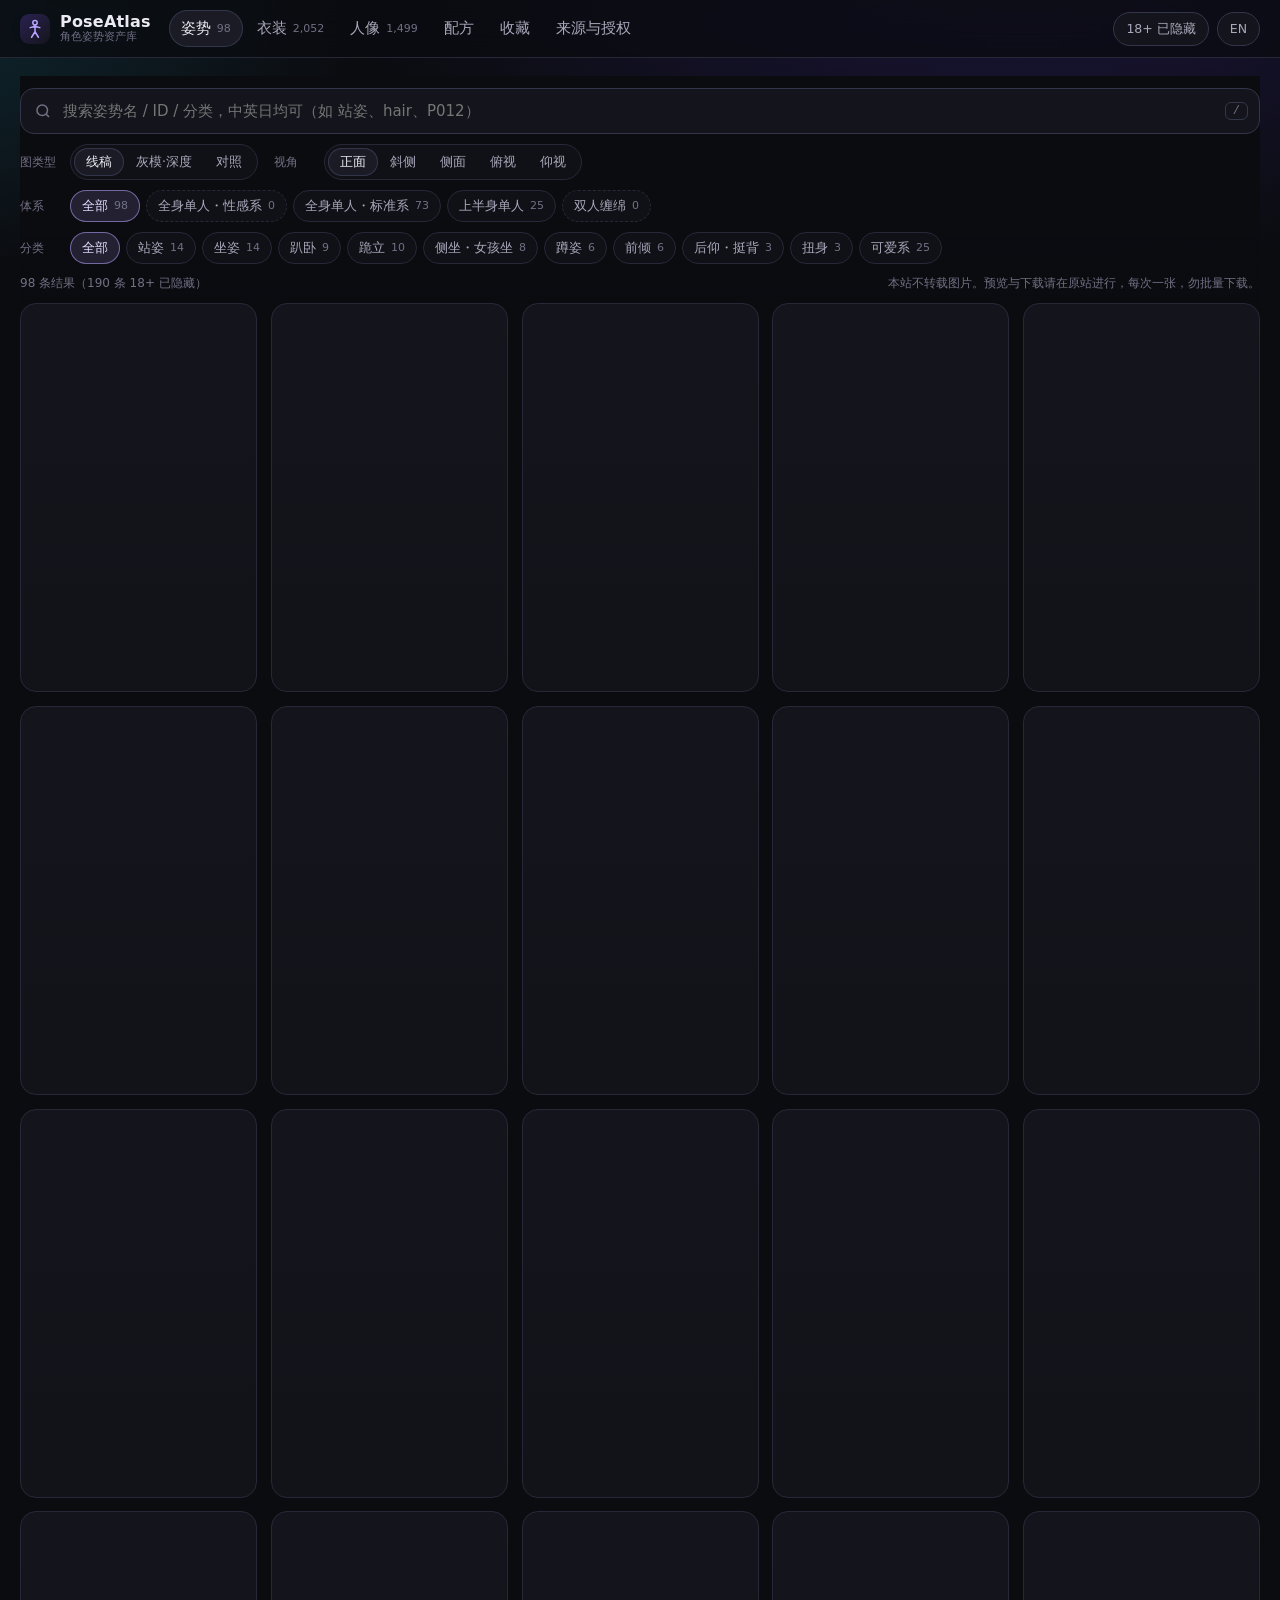
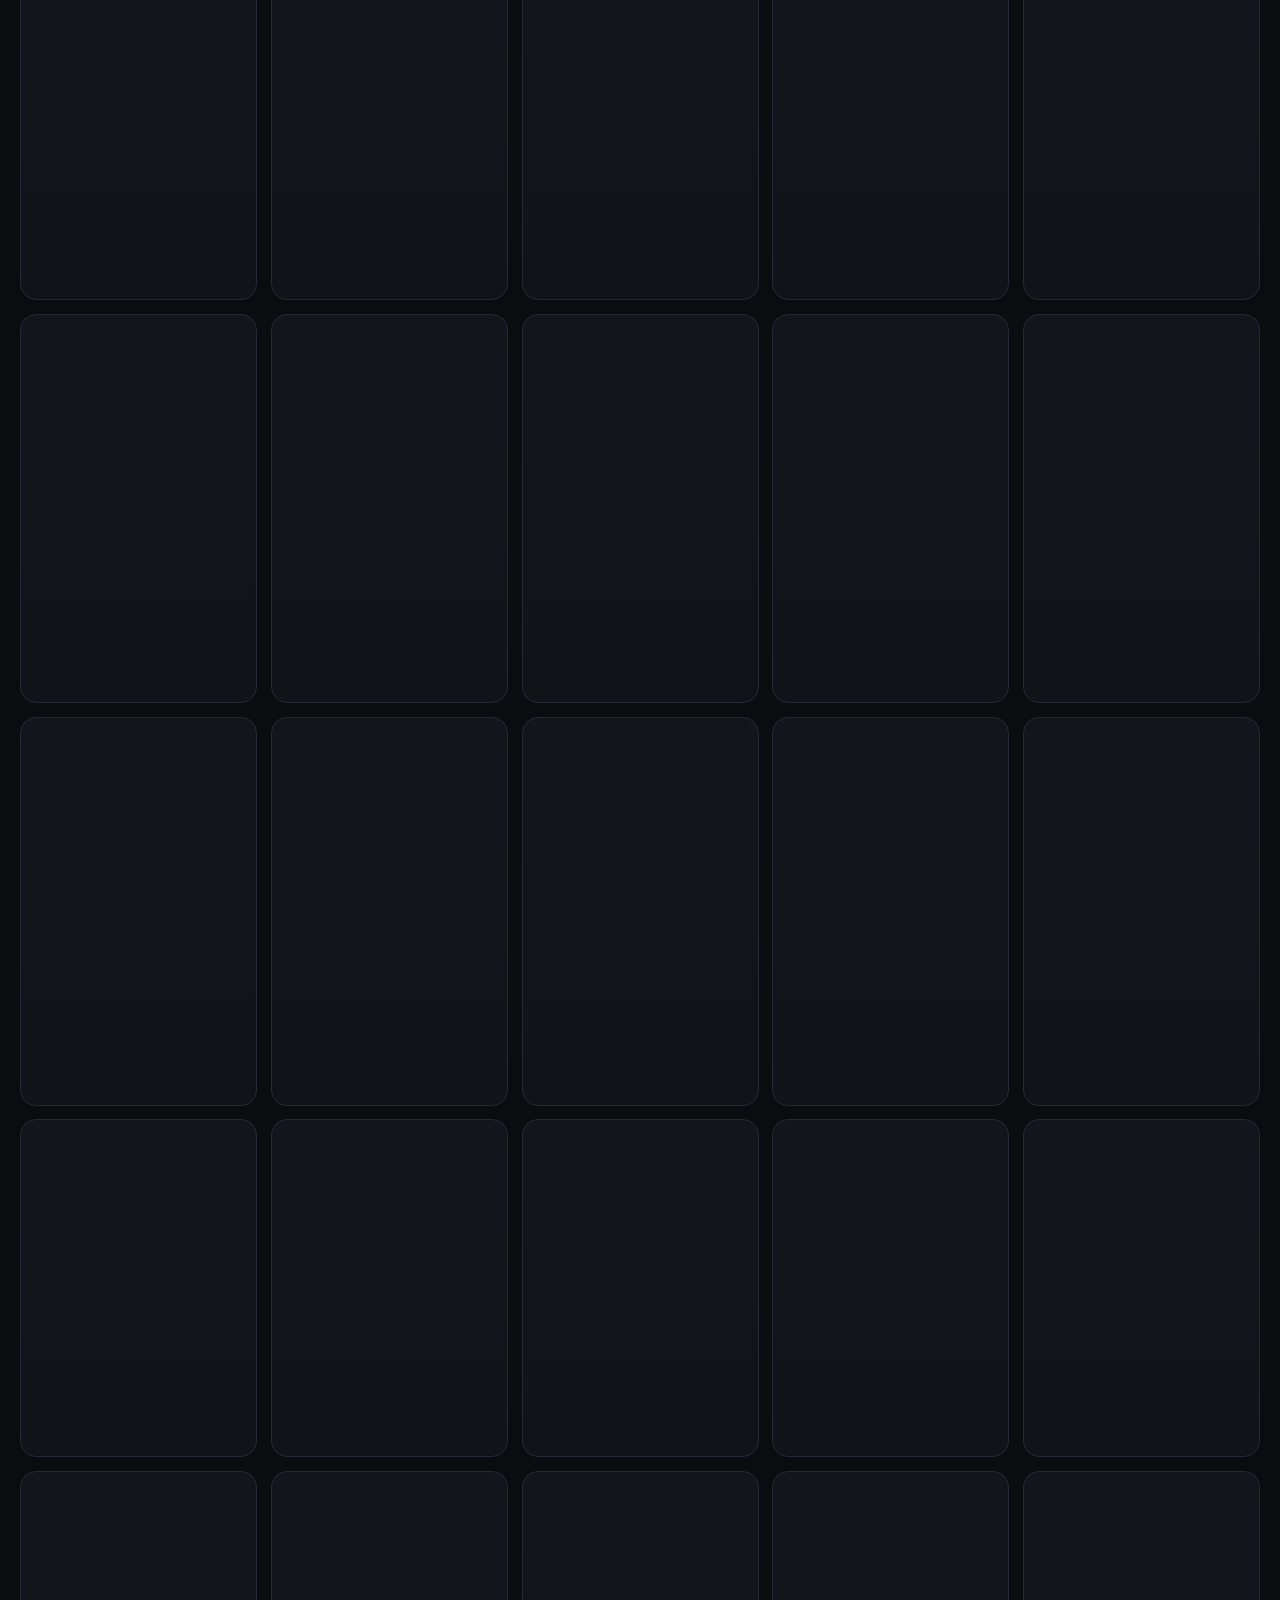
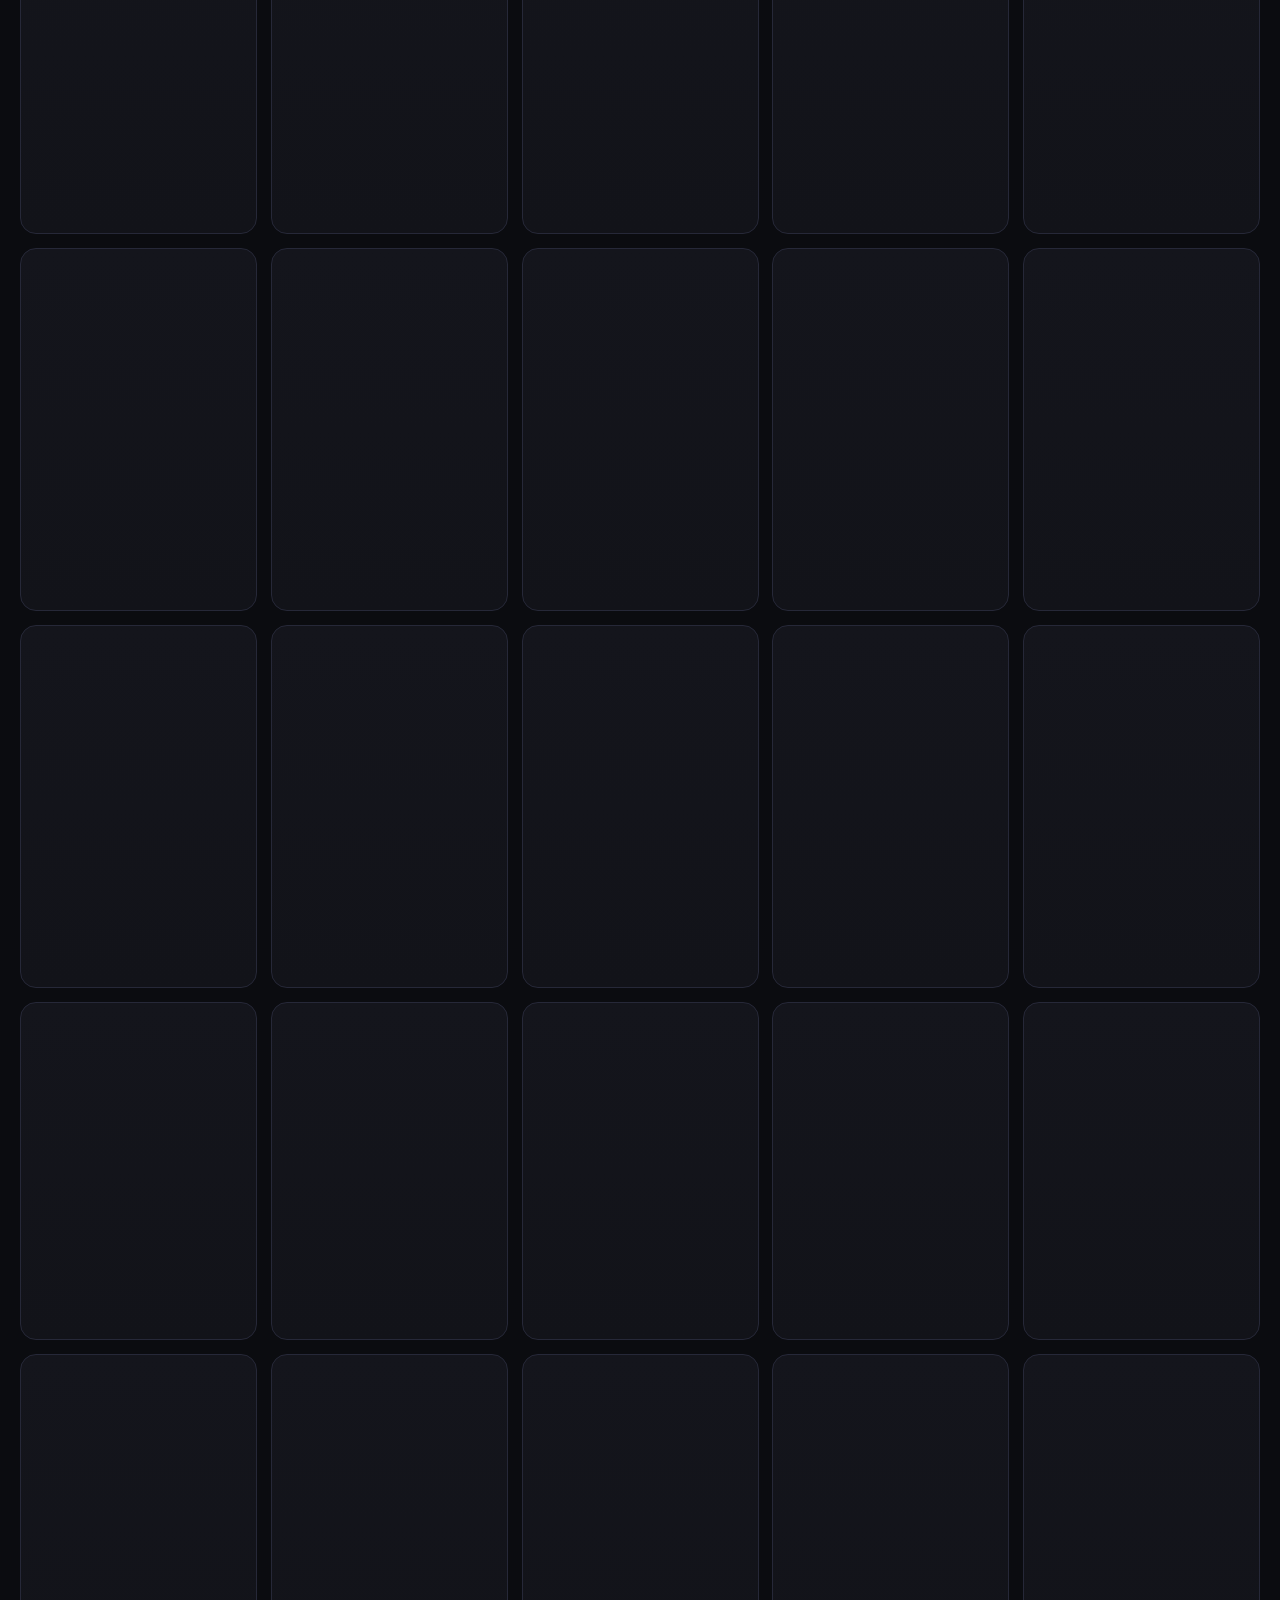
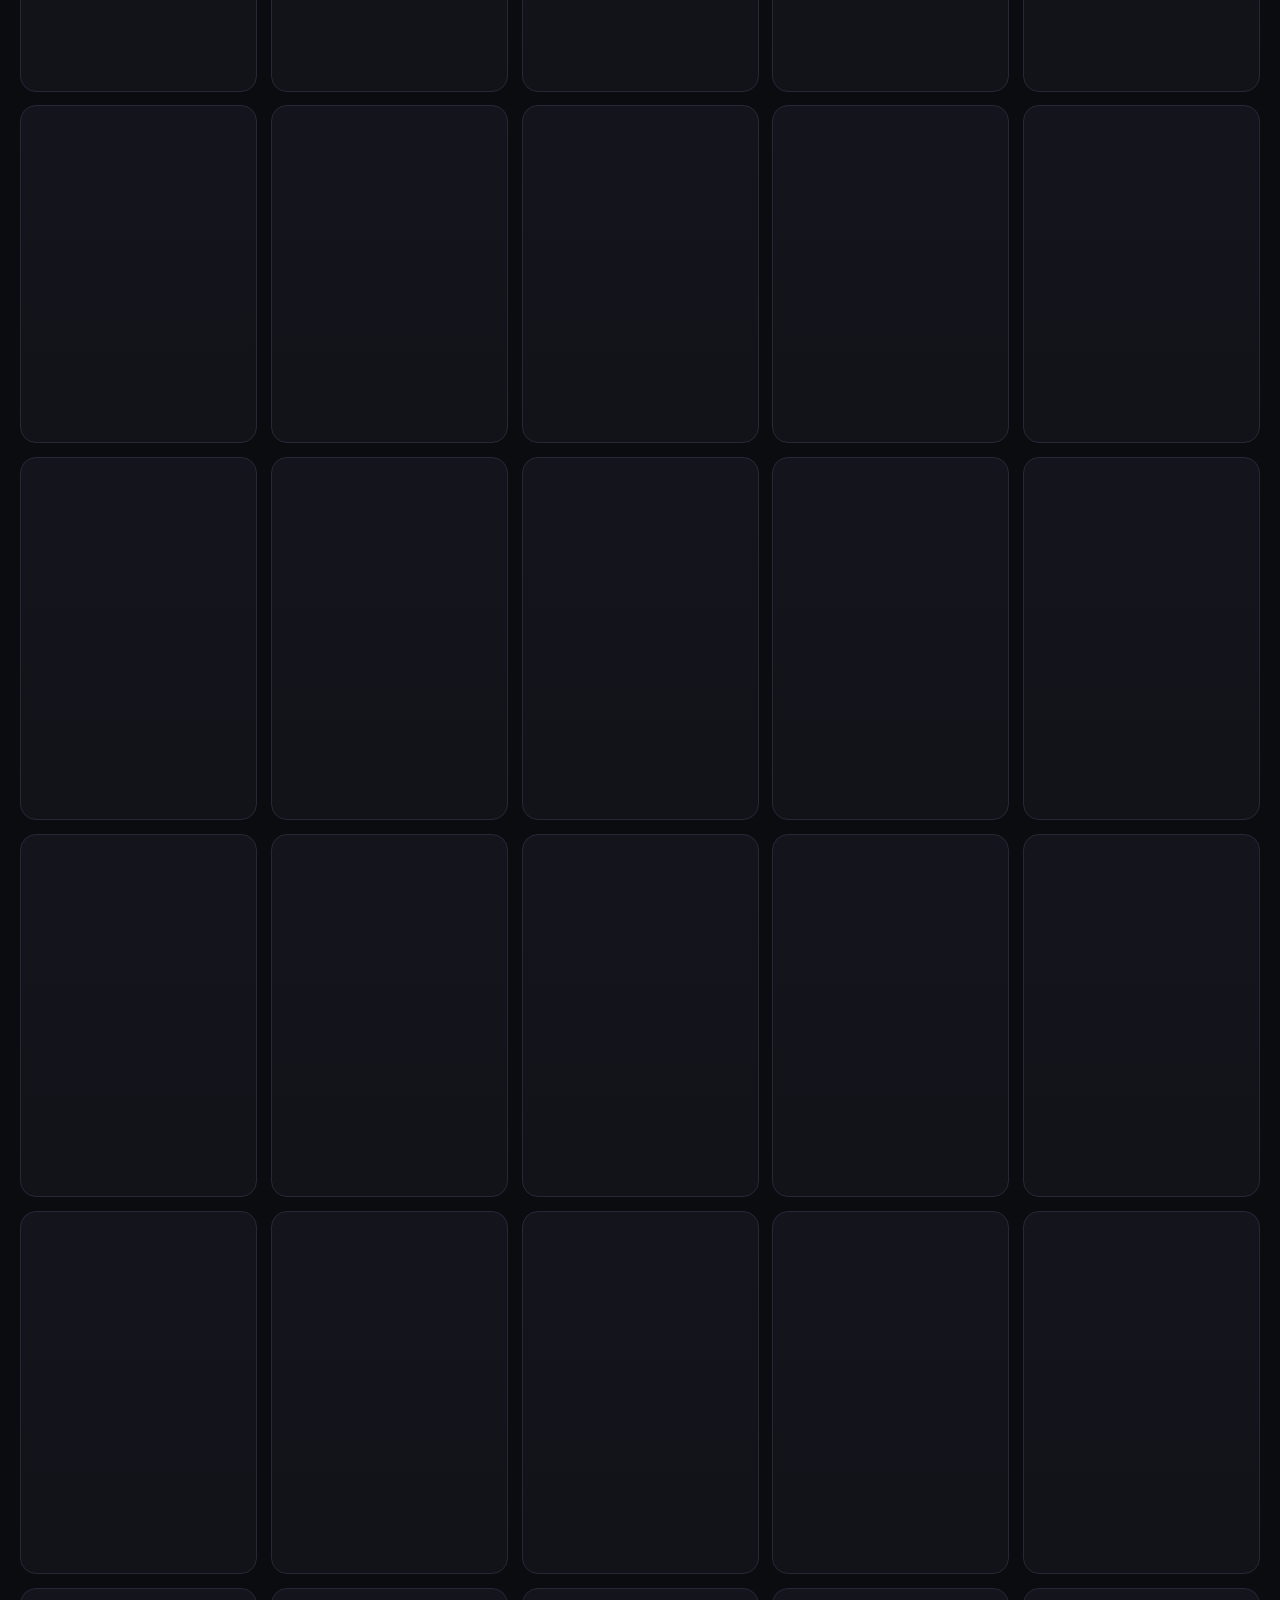
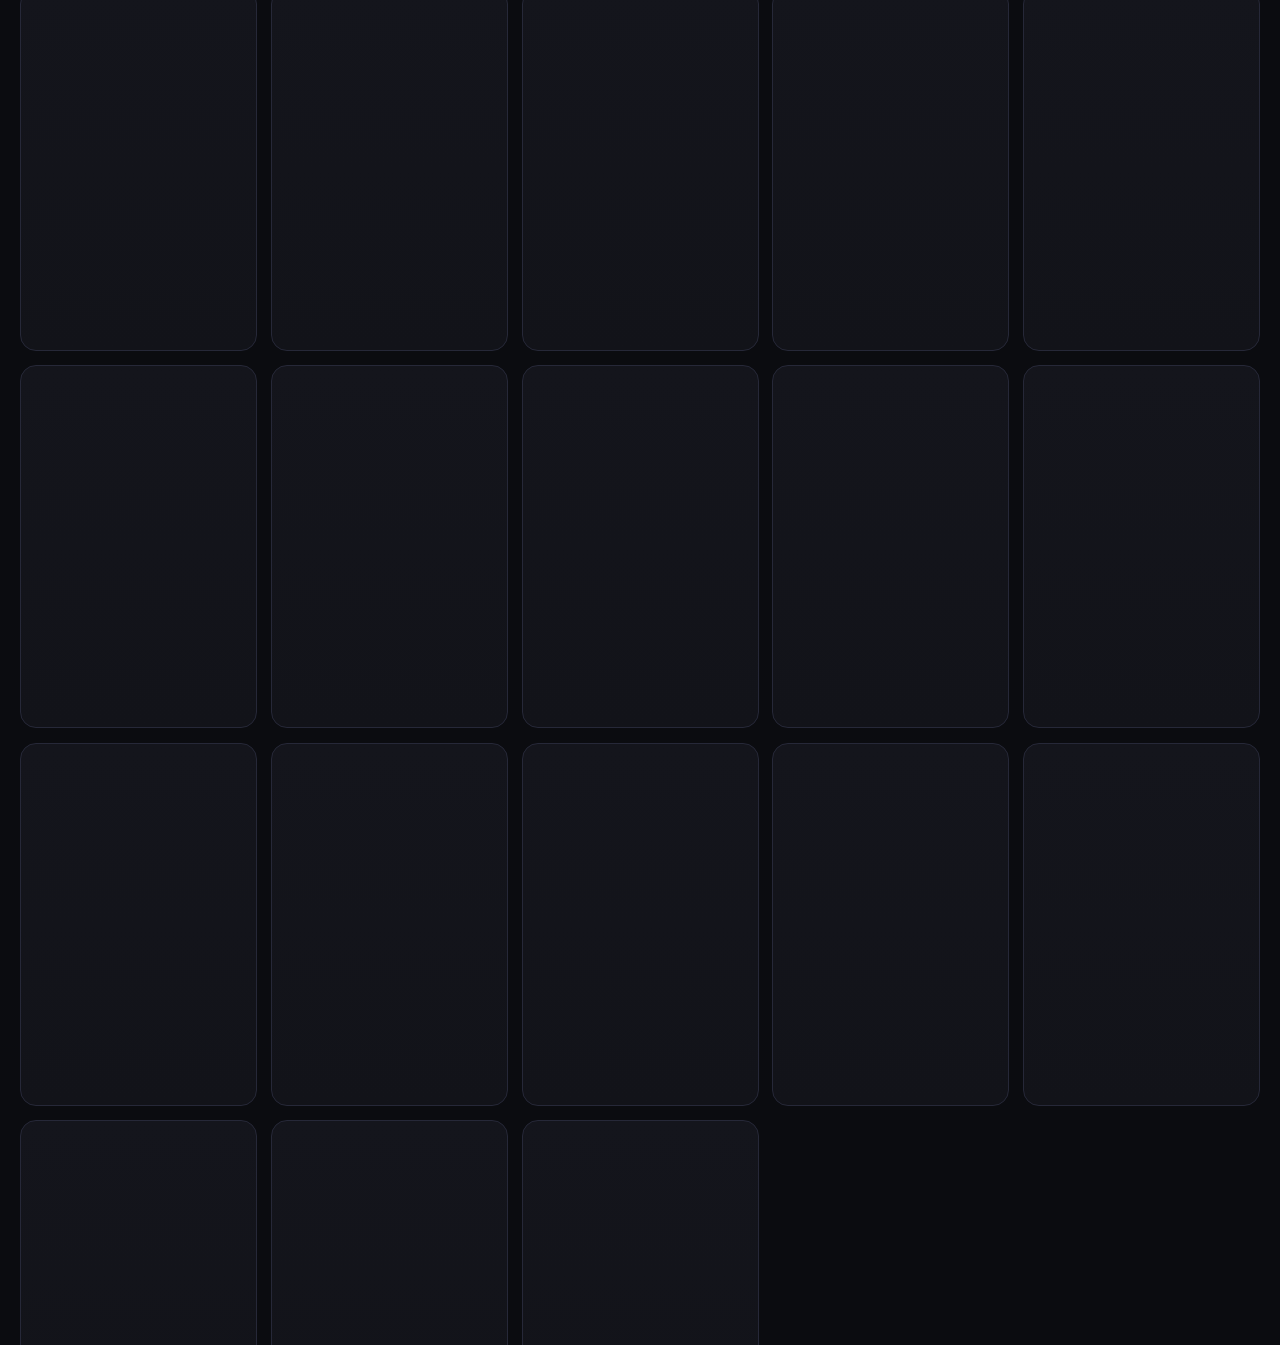
==== index.html @ 6a74411f "Add PoseAtlas static site Metadata-and-prompt reference library. Images are not bundled; links go to" ====
<!doctype html>
<html lang="zh-CN">
<head>
<meta charset="utf-8">
<meta name="viewport" content="width=device-width,initial-scale=1,viewport-fit=cover">
<title>PoseAtlas · 角色姿势资产库</title>
<meta name="description" content="288 组角色姿势（线稿 / 深度图）、2,727 套衣装、1,499 张人像的中英文生图 prompt 索引。图片请在原站查看。">
<meta name="theme-color" content="#0b0c10">
<meta name="referrer" content="no-referrer-when-downgrade">
<link rel="icon" href="assets/favicon.svg" type="image/svg+xml">
<link rel="stylesheet" href="assets/css/app.css">
</head>
<body>
<a class="skip" href="#main">跳到内容</a>
<header class="top">
  <div class="top-in">
    <a class="brand" href="#poses" aria-label="PoseAtlas">
      <svg viewBox="0 0 32 32" aria-hidden="true"><circle cx="16" cy="7" r="3.2"/><path d="M16 11v9m0 0-5 8m5-8 5 8M9 14l7-2 7 2"/></svg>
      <span><b>PoseAtlas</b><small data-i="brandSub">角色姿势资产库</small></span>
    </a>
    <nav class="tabs" id="tabs" aria-label="主导航">
      <a href="#poses" data-tab="poses"><span data-i="tabPoses">姿势</span><em id="cnt-poses"></em></a>
      <a href="#costumes" data-tab="costumes"><span data-i="tabCostumes">衣装</span><em id="cnt-costumes"></em></a>
      <a href="#portraits" data-tab="portraits"><span data-i="tabPortraits">人像</span><em id="cnt-portraits"></em></a>
      <a href="#recipe" data-tab="recipe"><span data-i="tabRecipe">配方</span><em id="cnt-recipe"></em></a>
      <a href="#favs" data-tab="favs"><span data-i="tabFavs">收藏</span><em id="cnt-favs"></em></a>
      <a href="#about" data-tab="about"><span data-i="tabAbout">来源与授权</span></a>
    </nav>
    <div class="top-act">
      <button class="pill" id="adultBtn" type="button" aria-pressed="false"></button>
      <button class="pill" id="langBtn" type="button" aria-label="Language">EN</button>
    </div>
  </div>
</header>

<main id="main">
  <section class="toolbar" id="toolbar" hidden>
    <div class="search">
      <svg viewBox="0 0 24 24" aria-hidden="true"><circle cx="11" cy="11" r="7"/><path d="m20 20-3.5-3.5"/></svg>
      <input id="q" type="search" autocomplete="off" spellcheck="false">
      <kbd>/</kbd>
    </div>
    <div class="filters" id="filters"></div>
    <div class="resultbar"><span id="resultInfo"></span><span class="hint" id="hint"></span></div>
  </section>
  <section id="view"></section>
  <div id="sentinel" aria-hidden="true"></div>
</main>

<footer class="foot" id="foot"></footer>

<dialog id="modal" class="modal" aria-labelledby="mTitle"><div class="modal-in" id="modalIn"></div></dialog>
<dialog id="gate" class="modal gate">
  <div class="modal-in">
    <h2 data-i="gateTitle">显示 18+ 内容？</h2>
    <p data-i="gateBody">部分姿势（全身性感系、上半身性感/强调系、双人系）与衣装（内衣・睡衣、性感穿搭）为成人向。确认你已年满 18 周岁，且所在地区允许浏览此类内容。站内只显示文字与 prompt，图片仍需在原站查看。</p>
    <div class="row end">
      <button class="btn ghost" id="gateNo" type="button" data-i="gateNo">保持隐藏</button>
      <button class="btn warn" id="gateYes" type="button" data-i="gateYes">我已年满 18 岁，显示</button>
    </div>
  </div>
</dialog>
<div class="toast" id="toast" role="status" aria-live="polite"></div>

<script src="data/meta.js"></script>
<script src="data/poses.js"></script>
<script src="data/costumes.js"></script>
<script src="data/portraits.js"></script>
<script src="assets/js/prompts.js"></script>
<script src="assets/js/i18n.js"></script>
<script src="assets/js/app.js"></script>
</body>
</html>
---- assets/css/app.css ----
:root{
  --bg:#0b0c10;--bg2:#101117;--card:#14151c;--card2:#1a1b24;--line:#262838;--line2:#33364a;
  --tx:#ecebf3;--tx2:#a9a8bb;--tx3:#717085;--ac:#b9a4ff;--ac2:#7c5cff;--ok:#5fd4a4;--warn:#ff8a65;--adult:#ff5d7a;
  --r:16px;--r2:10px;--sh:0 10px 40px rgba(0,0,0,.45);
  --f:"Inter","PingFang SC","Hiragino Sans GB","Microsoft YaHei","Noto Sans SC",system-ui,-apple-system,sans-serif;
  --mono:"JetBrains Mono","SFMono-Regular",Menlo,Consolas,monospace;
}
*{box-sizing:border-box}
html{color-scheme:dark;scroll-padding-top:140px}
body{margin:0;background:radial-gradient(1200px 600px at 80% -10%,#1d1640 0,transparent 60%),radial-gradient(900px 500px at -10% 0,#0f2a33 0,transparent 55%),var(--bg);background-attachment:fixed;color:var(--tx);font:14.5px/1.6 var(--f);-webkit-font-smoothing:antialiased;min-height:100vh}
a{color:var(--ac);text-decoration:none}a:hover{text-decoration:underline}
button,input,select{font:inherit;color:inherit}
svg{display:block}
.skip{position:absolute;left:-999px;top:8px;background:var(--ac2);color:#fff;padding:6px 12px;border-radius:8px;z-index:99}.skip:focus{left:8px}
:focus-visible{outline:2px solid var(--ac);outline-offset:2px}

/* header */
.top{position:sticky;top:0;z-index:30;background:rgba(11,12,16,.78);backdrop-filter:saturate(1.4) blur(14px);-webkit-backdrop-filter:saturate(1.4) blur(14px);border-bottom:1px solid var(--line)}
.top-in{max-width:1480px;margin:auto;display:flex;align-items:center;gap:18px;padding:10px 20px}
.brand{display:flex;align-items:center;gap:10px;color:var(--tx);text-decoration:none!important;flex:none}
.brand svg{width:30px;height:30px;padding:4px;border-radius:9px;background:linear-gradient(140deg,#2a2150,#14151c);fill:none;stroke:var(--ac);stroke-width:2.2;stroke-linecap:round;stroke-linejoin:round}
.brand svg circle{fill:none}
.brand span{display:flex;flex-direction:column;line-height:1.15}.brand b{font-size:16px;letter-spacing:.2px}.brand small{font-size:11px;color:var(--tx3)}
.tabs{display:flex;gap:2px;overflow-x:auto;scrollbar-width:none;flex:1;min-width:0}.tabs::-webkit-scrollbar{display:none}
.tabs a{display:flex;align-items:center;gap:6px;padding:7px 12px;border-radius:999px;color:var(--tx2);white-space:nowrap;text-decoration:none;transition:.15s}
.tabs a:hover{background:var(--card);color:var(--tx)}
.tabs a.on{background:var(--card2);color:var(--tx);box-shadow:inset 0 0 0 1px var(--line2)}
.tabs em{font-style:normal;font-size:11px;color:var(--tx3);font-variant-numeric:tabular-nums}
.tabs em:empty{display:none}
.top-act{display:flex;gap:8px;flex:none}
.pill{border:1px solid var(--line2);background:var(--card);padding:6px 12px;border-radius:999px;cursor:pointer;font-size:12.5px;color:var(--tx2);transition:.15s}
.pill:hover{color:var(--tx);border-color:var(--tx3)}
.pill[aria-pressed=true]{border-color:rgba(255,93,122,.6);color:#ffc1cc;background:rgba(255,93,122,.12)}

main{max-width:1480px;margin:auto;padding:18px 20px 40px}
/* toolbar */
.toolbar{position:sticky;top:57px;z-index:20;padding:12px 0 10px;background:linear-gradient(var(--bg) 70%,transparent)}
.search{position:relative;display:flex;align-items:center}
.search svg{position:absolute;left:14px;width:18px;height:18px;fill:none;stroke:var(--tx3);stroke-width:2}
.search input{width:100%;height:46px;padding:0 48px 0 42px;border-radius:14px;border:1px solid var(--line2);background:var(--card);outline:none;font-size:15px;transition:.15s}
.search input:focus{border-color:var(--ac2);box-shadow:0 0 0 4px rgba(124,92,255,.18)}
.search kbd{position:absolute;right:12px;font:12px var(--mono);color:var(--tx3);border:1px solid var(--line2);border-radius:6px;padding:1px 7px}
.filters{display:flex;flex-direction:column;gap:8px;margin-top:10px}
.frow{display:flex;align-items:center;gap:6px;overflow-x:auto;scrollbar-width:thin;padding-bottom:2px}
.frow>label{font-size:12px;color:var(--tx3);min-width:44px;flex:none}
.chip{flex:none;border:1px solid var(--line);background:var(--bg2);color:var(--tx2);padding:5px 11px;border-radius:999px;cursor:pointer;font-size:12.5px;transition:.12s;display:inline-flex;gap:6px;align-items:center}
.chip:hover{border-color:var(--line2);color:var(--tx)}
.chip.on{background:rgba(185,164,255,.14);border-color:rgba(185,164,255,.55);color:#e4dcff}
.chip .n{color:var(--tx3);font-size:11px;font-variant-numeric:tabular-nums}
.chip .sw{width:11px;height:11px;border-radius:50%;box-shadow:inset 0 0 0 1px rgba(255,255,255,.25)}
.chip.adult{border-style:dashed}
.seg{display:inline-flex;flex:none;background:var(--bg2);border:1px solid var(--line);border-radius:999px;padding:3px}
.seg button{border:0;background:none;padding:4px 12px;border-radius:999px;cursor:pointer;color:var(--tx2);font-size:12.5px}
.seg button.on{background:var(--card2);color:var(--tx);box-shadow:inset 0 0 0 1px var(--line2)}
select.sel{flex:none;background:var(--bg2);border:1px solid var(--line);border-radius:999px;padding:5px 10px;font-size:12.5px;max-width:260px}
.resultbar{display:flex;justify-content:space-between;gap:12px;font-size:12px;color:var(--tx3);margin-top:8px}
.hint{text-align:right}

/* grid */
.grid{display:grid;grid-template-columns:repeat(auto-fill,minmax(232px,1fr));gap:14px}
.card{position:relative;display:flex;flex-direction:column;background:linear-gradient(180deg,var(--card),#121319);border:1px solid var(--line);border-radius:var(--r);overflow:hidden;transition:transform .16s,border-color .16s,box-shadow .16s;cursor:pointer;content-visibility:auto;contain-intrinsic-size:300px}
.card:hover{transform:translateY(-2px);border-color:var(--line2);box-shadow:var(--sh)}
.vis{position:relative;aspect-ratio:4/3;display:grid;place-items:center;overflow:hidden;border-bottom:1px solid var(--line)}
.vis.line{background:linear-gradient(#ffffff08 1px,transparent 1px) 0 0/18px 18px,linear-gradient(90deg,#ffffff08 1px,transparent 1px) 0 0/18px 18px,linear-gradient(160deg,#1c1d27,#121319)}
.vis.depth{background:radial-gradient(60% 70% at 50% 45%,#d9d9de 0,#7a7b85 38%,#2a2b33 70%,#0d0d11 100%)}
.vis.cmp{background:linear-gradient(90deg,transparent 49.6%,var(--line2) 49.6%,var(--line2) 50.4%,transparent 50.4%),linear-gradient(90deg,#191a23 50%,#6e6f78 50%)}
.vis .fig{width:44%;height:72%;fill:none;stroke:rgba(185,164,255,.75);stroke-width:2.2;stroke-linecap:round;stroke-linejoin:round}
.vis.depth .fig{stroke:#fff;filter:drop-shadow(0 0 10px rgba(255,255,255,.6))}
.vis .no{position:absolute;left:12px;bottom:8px;font:600 28px/1 var(--mono);letter-spacing:-1px;color:rgba(255,255,255,.88);text-shadow:0 2px 12px rgba(0,0,0,.6)}

.vis .tag{position:absolute;top:10px;left:10px;font-size:11px;padding:2px 8px;border-radius:999px;background:rgba(0,0,0,.5);color:#ddd;backdrop-filter:blur(6px)}
.vis .angs{position:absolute;right:10px;bottom:10px;display:flex;gap:3px}
.vis .angs i{width:7px;height:7px;border-radius:50%;background:rgba(255,255,255,.75)}
.vis .angs i.x{background:transparent;box-shadow:inset 0 0 0 1px rgba(255,255,255,.5)}
.vis .angs i.cur{background:var(--ac);box-shadow:0 0 0 2px rgba(185,164,255,.35)}
.b18{position:absolute;top:10px;right:10px;font:700 10.5px/1 var(--f);padding:4px 7px;border-radius:6px;background:var(--adult);color:#fff;letter-spacing:.3px}
.body{padding:12px 14px 12px;display:flex;flex-direction:column;gap:4px;flex:1}
.ttl{font-weight:600;font-size:14.5px;line-height:1.4;display:-webkit-box;-webkit-line-clamp:2;-webkit-box-orient:vertical;overflow:hidden}
.sub{font-size:12px;color:var(--tx3);display:-webkit-box;-webkit-line-clamp:2;-webkit-box-orient:vertical;overflow:hidden}
.meta{display:flex;flex-wrap:wrap;gap:4px;margin-top:4px}
.meta span{font-size:11px;color:var(--tx2);background:var(--bg2);border:1px solid var(--line);padding:1px 7px;border-radius:6px}
.acts{display:flex;gap:6px;padding:0 12px 12px}
.acts .btn{flex:1;padding:6px 6px;font-size:12px}
.btn{display:inline-flex;align-items:center;justify-content:center;gap:6px;border:1px solid var(--line2);background:var(--card2);color:var(--tx);padding:8px 14px;border-radius:10px;cursor:pointer;font-size:13px;text-decoration:none!important;transition:.12s;white-space:nowrap}
.btn:hover{border-color:var(--tx3);background:#20212c}
.btn.pri{background:linear-gradient(135deg,#8b6cff,#6a4cf0);border-color:transparent;color:#fff}
.btn.pri:hover{filter:brightness(1.1)}
.btn.ghost{background:transparent}
.btn.warn{background:var(--adult);border-color:transparent;color:#fff}
.btn.ok{border-color:rgba(95,212,164,.6)!important;color:var(--ok)!important;background:rgba(95,212,164,.1)!important}
.btn.sm{padding:5px 10px;font-size:12px;border-radius:8px}
.btn svg{width:14px;height:14px;fill:none;stroke:currentColor;stroke-width:2}
.more{display:flex;justify-content:center;padding:24px;color:var(--tx3);font-size:12px}
.empty{text-align:center;padding:80px 20px;color:var(--tx2)}.empty b{display:block;font-size:18px;color:var(--tx);margin-bottom:6px}

/* costume visual */
.vis.cos{aspect-ratio:4/3}
.vis.cos .swatch{position:absolute;inset:0;opacity:.9}
.vis.cos .kw{position:relative;padding:16px;font:500 12.5px/1.55 var(--mono);color:rgba(255,255,255,.92);text-shadow:0 1px 6px rgba(0,0,0,.5);text-align:center;display:-webkit-box;-webkit-line-clamp:5;-webkit-box-orient:vertical;overflow:hidden}
.vis.por{background:linear-gradient(160deg,#241c33,#13141b)}
.vis.por .fig{width:40%;height:70%}

/* modal */
.modal{border:0;padding:0;background:transparent;color:var(--tx);max-width:min(980px,96vw);width:100%;max-height:92vh}
.modal::backdrop{background:rgba(5,5,10,.72);backdrop-filter:blur(6px)}
.modal-in{background:linear-gradient(180deg,#171822,#111218);border:1px solid var(--line2);border-radius:20px;box-shadow:var(--sh);padding:22px;max-height:92vh;overflow:auto}
.modal[open]{animation:pop .18s ease-out}
@keyframes pop{from{opacity:0;transform:translateY(8px) scale(.985)}to{opacity:1;transform:none}}
.mh{display:flex;gap:14px;align-items:flex-start}
.mh h2{margin:0;font-size:21px;line-height:1.35}
.mh .x{margin-left:auto;flex:none}
.mh .alt{color:var(--tx2);font-size:13px;margin-top:2px}
.mh .id{font:12px var(--mono);color:var(--tx3);margin-top:6px;display:flex;gap:8px;flex-wrap:wrap;align-items:center}
.row{display:flex;gap:8px;flex-wrap:wrap;align-items:center}.row.end{justify-content:flex-end}
.msec{margin-top:18px}
.msec h3{font-size:12px;letter-spacing:.6px;text-transform:uppercase;color:var(--tx3);margin:0 0 8px;font-weight:600}
.cmp{display:grid;grid-template-columns:1fr 1fr;gap:12px}
.src{border:1px solid var(--line);border-radius:14px;padding:14px;background:var(--bg2);display:flex;flex-direction:column;gap:10px}
.src.on{border-color:rgba(185,164,255,.5);box-shadow:0 0 0 3px rgba(124,92,255,.12)}
.src .vis{border-radius:10px;border:1px solid var(--line);aspect-ratio:auto;height:96px}.src .vis .fig{height:80%;width:auto}
.src h4{margin:0;font-size:13.5px}
.src .note{font-size:11.5px;color:var(--tx3)}
.src code{font:11.5px var(--mono);color:var(--tx2);word-break:break-all}
.prompt{position:relative;border:1px solid var(--line);border-radius:12px;background:#0d0e13;padding:12px 14px 12px}
.prompt pre{margin:0;white-space:pre-wrap;word-break:break-word;font:13px/1.65 var(--f);color:#dcdbe6}
.prompt .ph{display:flex;align-items:center;justify-content:space-between;margin-bottom:6px;font-size:12px;color:var(--tx3)}
.prompts{display:grid;grid-template-columns:1fr 1fr;gap:12px}
.tip{font-size:12px;color:var(--tx2);background:rgba(124,92,255,.08);border:1px solid rgba(124,92,255,.25);border-radius:10px;padding:8px 12px;margin-top:10px}
.notice{font-size:12px;color:#ffd1b8;background:rgba(255,138,101,.08);border:1px solid rgba(255,138,101,.25);border-radius:10px;padding:8px 12px}
.keys{font-size:11.5px;color:var(--tx3);margin-top:14px;text-align:center}
.gate .modal-in{max-width:520px;margin:auto}
.gate h2{margin:0 0 8px}
.gate p{color:var(--tx2)}

/* recipe & about */
.panel{background:var(--card);border:1px solid var(--line);border-radius:var(--r);padding:20px}
.panel h2{margin:0 0 6px;font-size:20px}
.panel p.lead{color:var(--tx2);margin:0 0 16px}
.slots{display:grid;grid-template-columns:repeat(3,1fr);gap:12px}
.slot{border:1px dashed var(--line2);border-radius:14px;padding:14px;min-height:140px;display:flex;flex-direction:column;gap:6px}
.slot.full{border-style:solid;background:var(--bg2)}
.slot .lbl{font-size:11.5px;color:var(--tx3);text-transform:uppercase;letter-spacing:.5px}
.slot b{font-size:14.5px}
.slot .sp{flex:1}
.refs{margin:0;padding-left:20px;color:var(--tx2)}.refs li{margin:3px 0}
.about{display:grid;gap:14px}
.about table{width:100%;border-collapse:collapse;font-size:13px}
.about th,.about td{text-align:left;padding:8px 10px;border-bottom:1px solid var(--line);vertical-align:top}
.about th{color:var(--tx3);font-weight:500;font-size:12px}
.about ul{margin:6px 0;padding-left:20px;color:var(--tx2)}
.stats{display:grid;grid-template-columns:repeat(auto-fit,minmax(150px,1fr));gap:10px;margin:12px 0 4px}
.stat{background:var(--bg2);border:1px solid var(--line);border-radius:12px;padding:12px 14px}
.stat b{display:block;font-size:22px;font-variant-numeric:tabular-nums}.stat span{font-size:12px;color:var(--tx3)}

/* footer & toast */
.foot{border-top:1px solid var(--line);margin-top:30px;padding:26px 20px 40px;color:var(--tx3);font-size:12.5px}
.foot>div{max-width:1480px;margin:auto;display:grid;gap:6px}
.foot b{color:var(--tx2)}
.toast{position:fixed;left:50%;bottom:28px;transform:translate(-50%,20px);opacity:0;pointer-events:none;background:#1f2030;border:1px solid var(--line2);color:var(--tx);padding:10px 16px;border-radius:12px;box-shadow:var(--sh);font-size:13px;transition:.2s;z-index:100;max-width:min(560px,92vw);text-align:center}
.toast.on{opacity:1;transform:translate(-50%,0)}
#sentinel{height:1px}

@media (max-width:860px){
  .top-in{flex-wrap:wrap;gap:8px 12px;padding:8px 14px}
  .tabs{order:3;flex-basis:100%}
  .top-act{margin-left:auto}
  .toolbar{position:static;padding-top:4px}
  main{padding:10px 14px 30px}
  .cmp,.prompts,.slots{grid-template-columns:1fr}
  .grid{grid-template-columns:repeat(auto-fill,minmax(160px,1fr));gap:10px}
  .acts{flex-wrap:wrap}
  .modal-in{padding:16px;border-radius:16px}
  .hint{display:none}
}
@media (prefers-reduced-motion:reduce){*{animation:none!important;transition:none!important}}
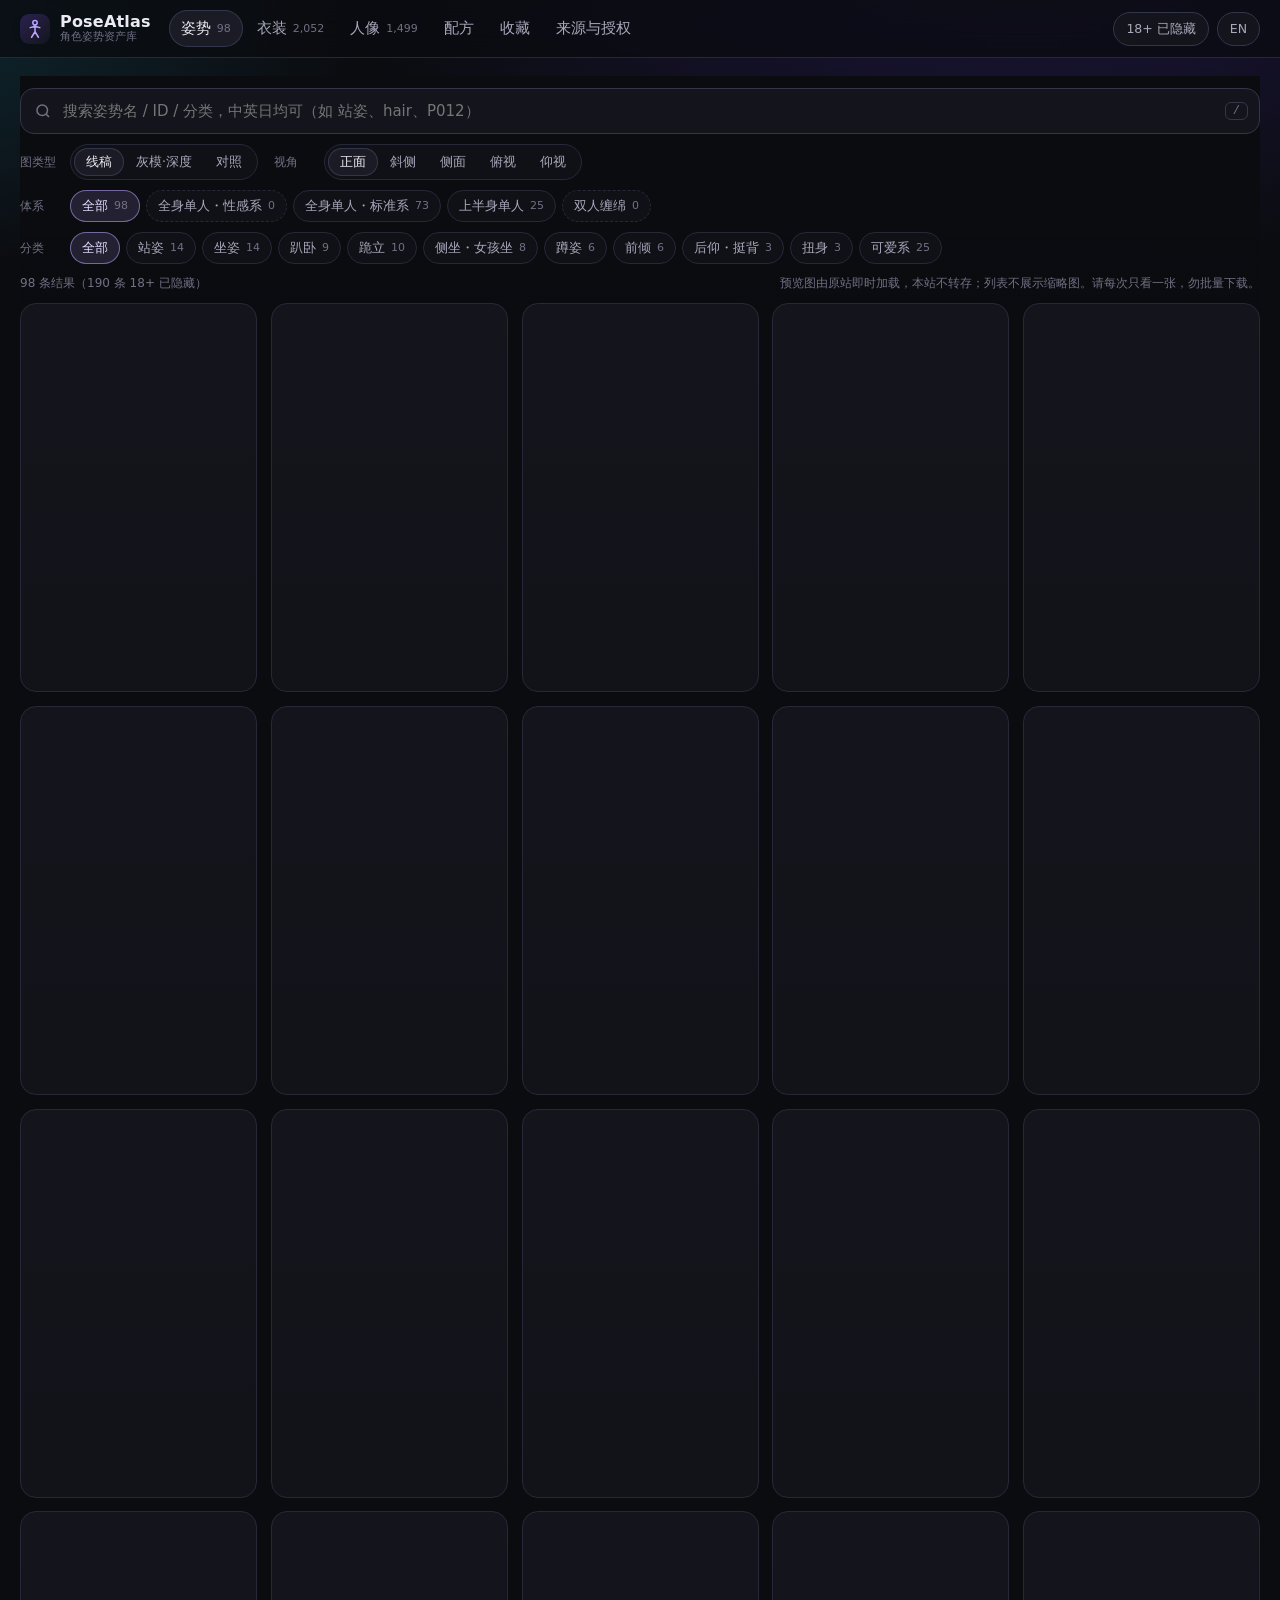
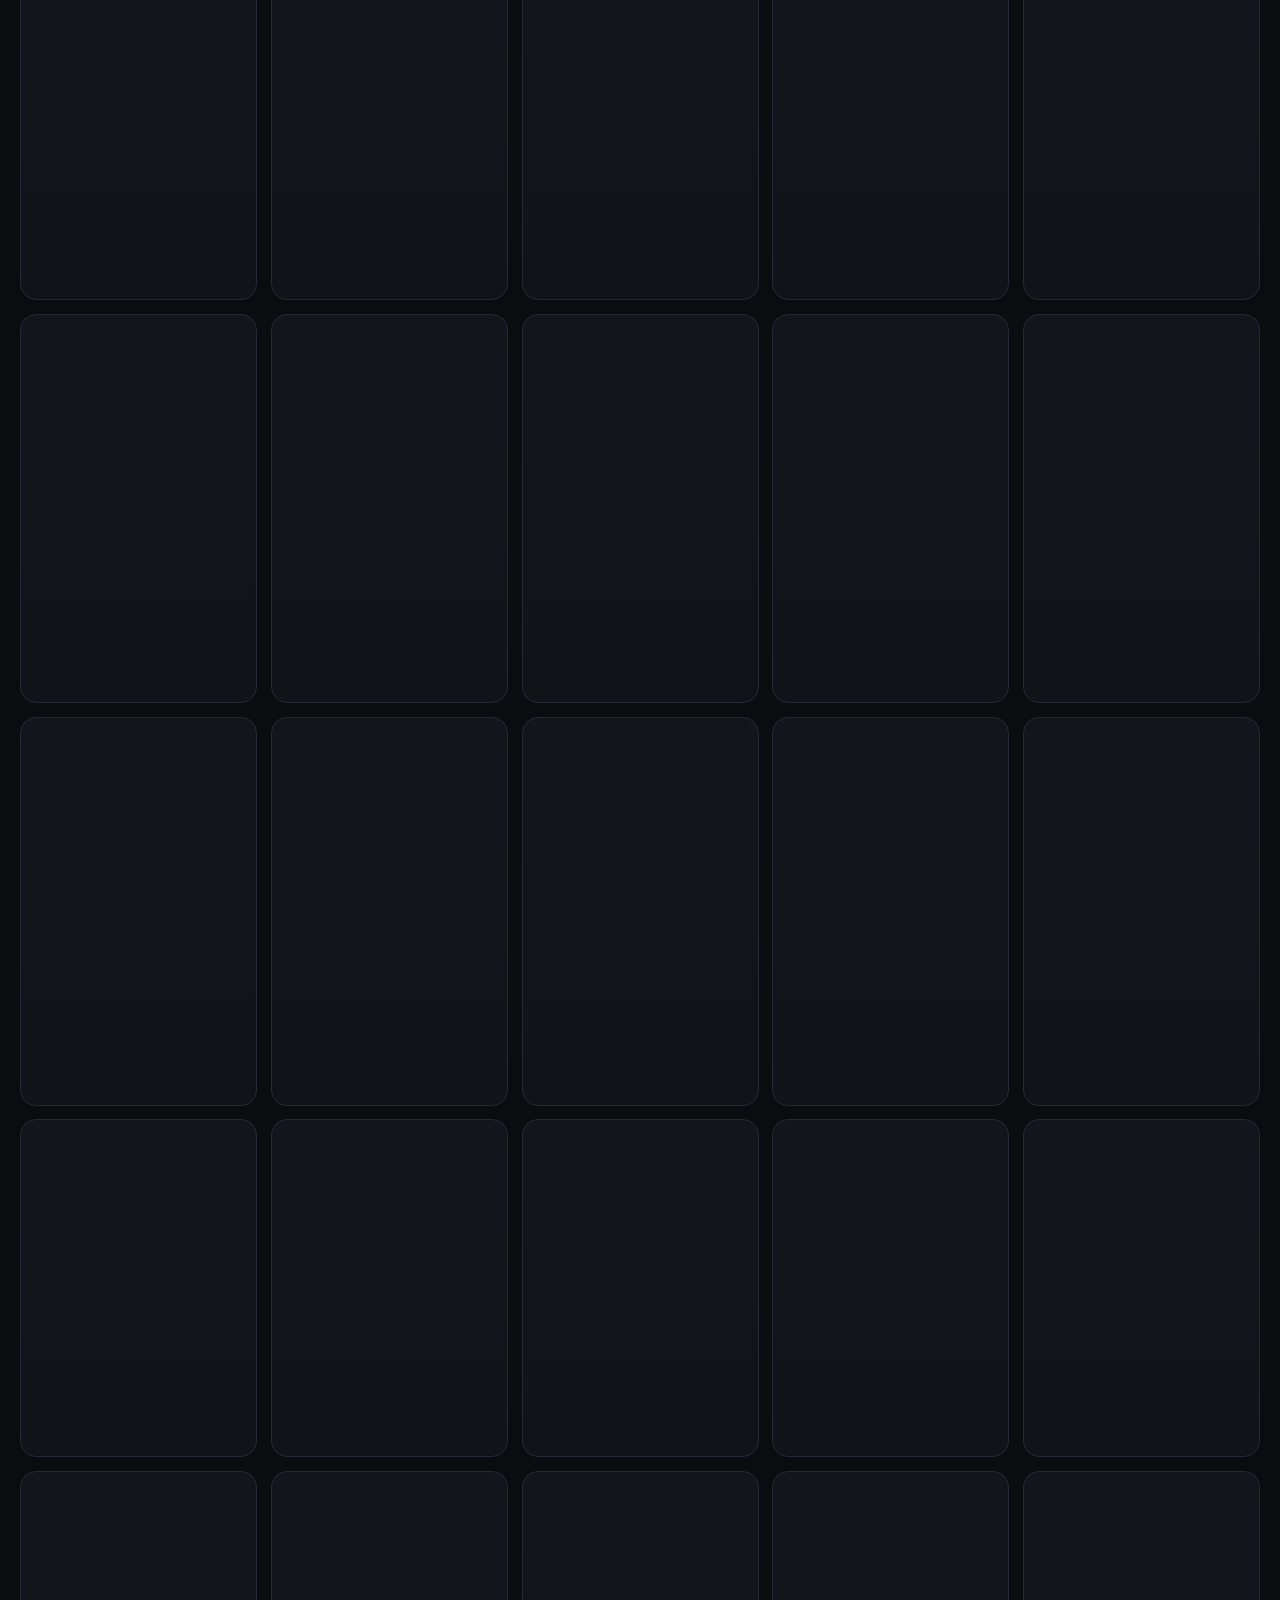
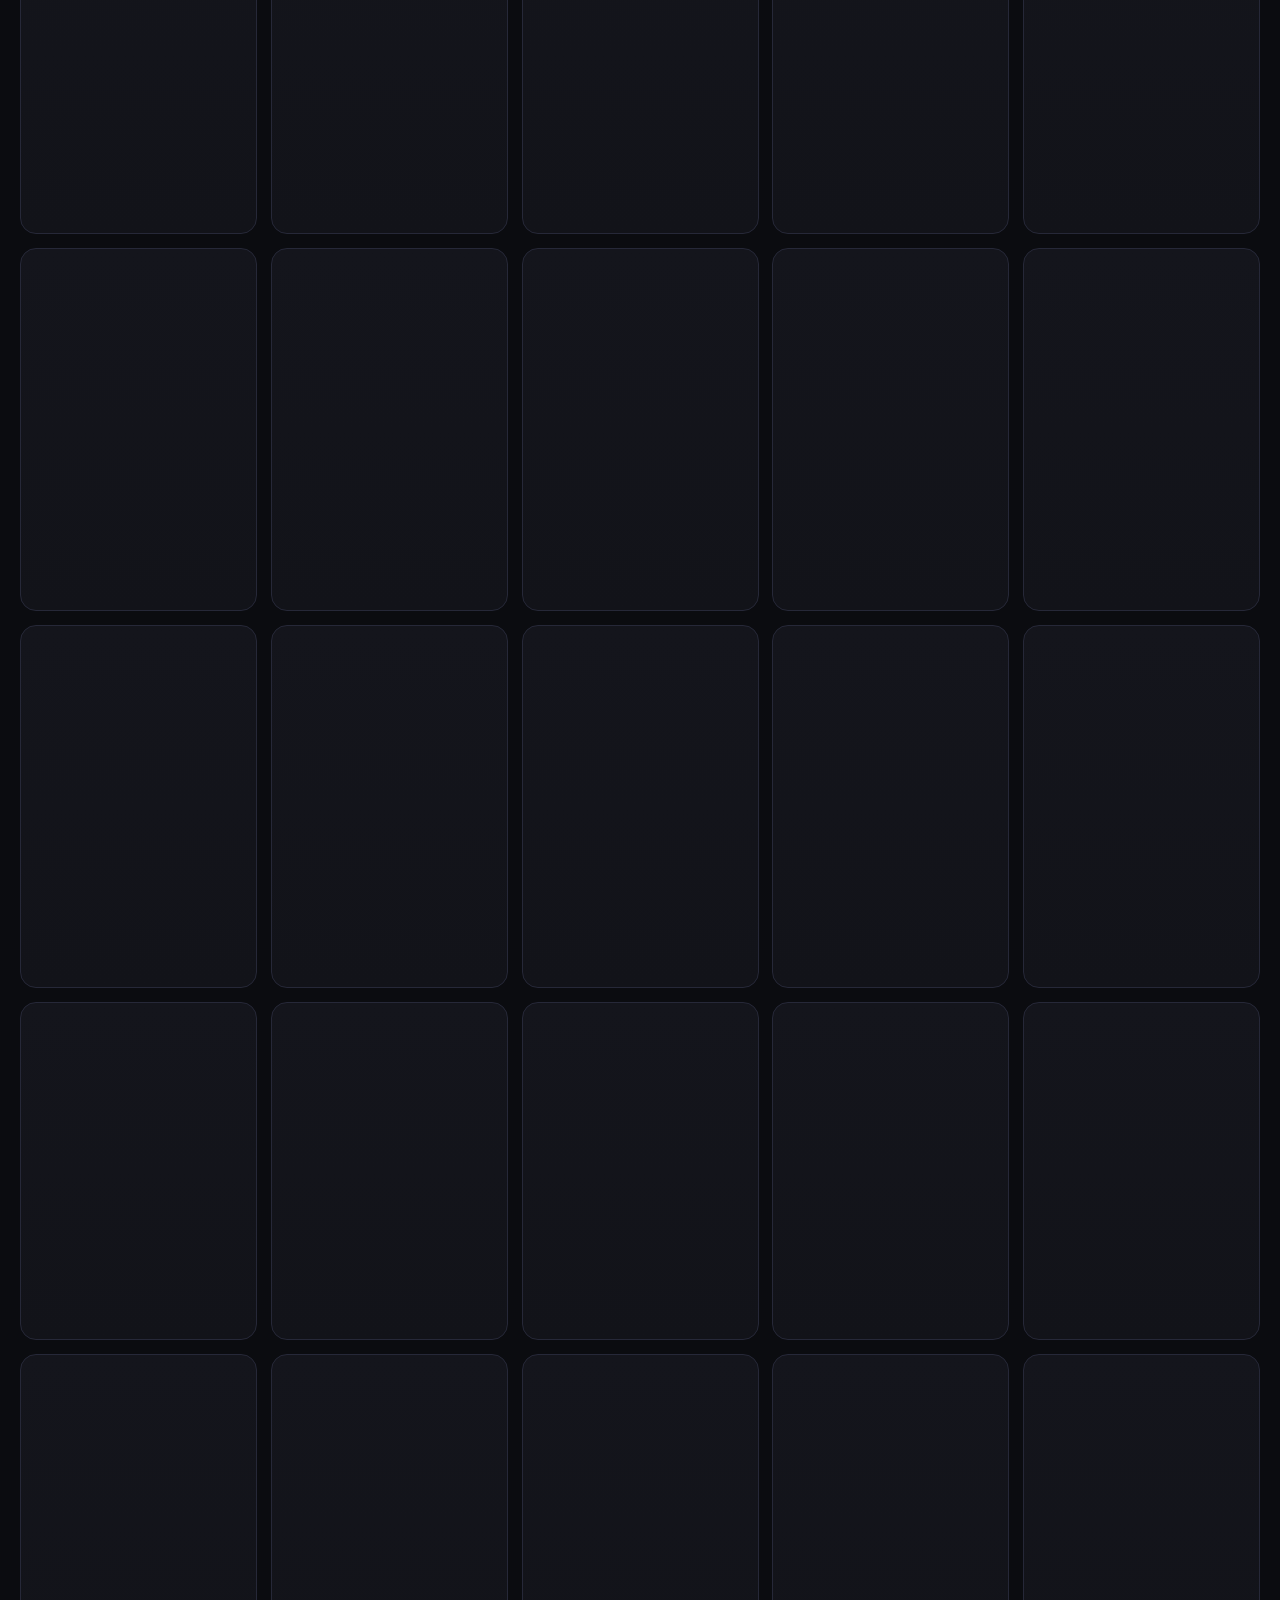
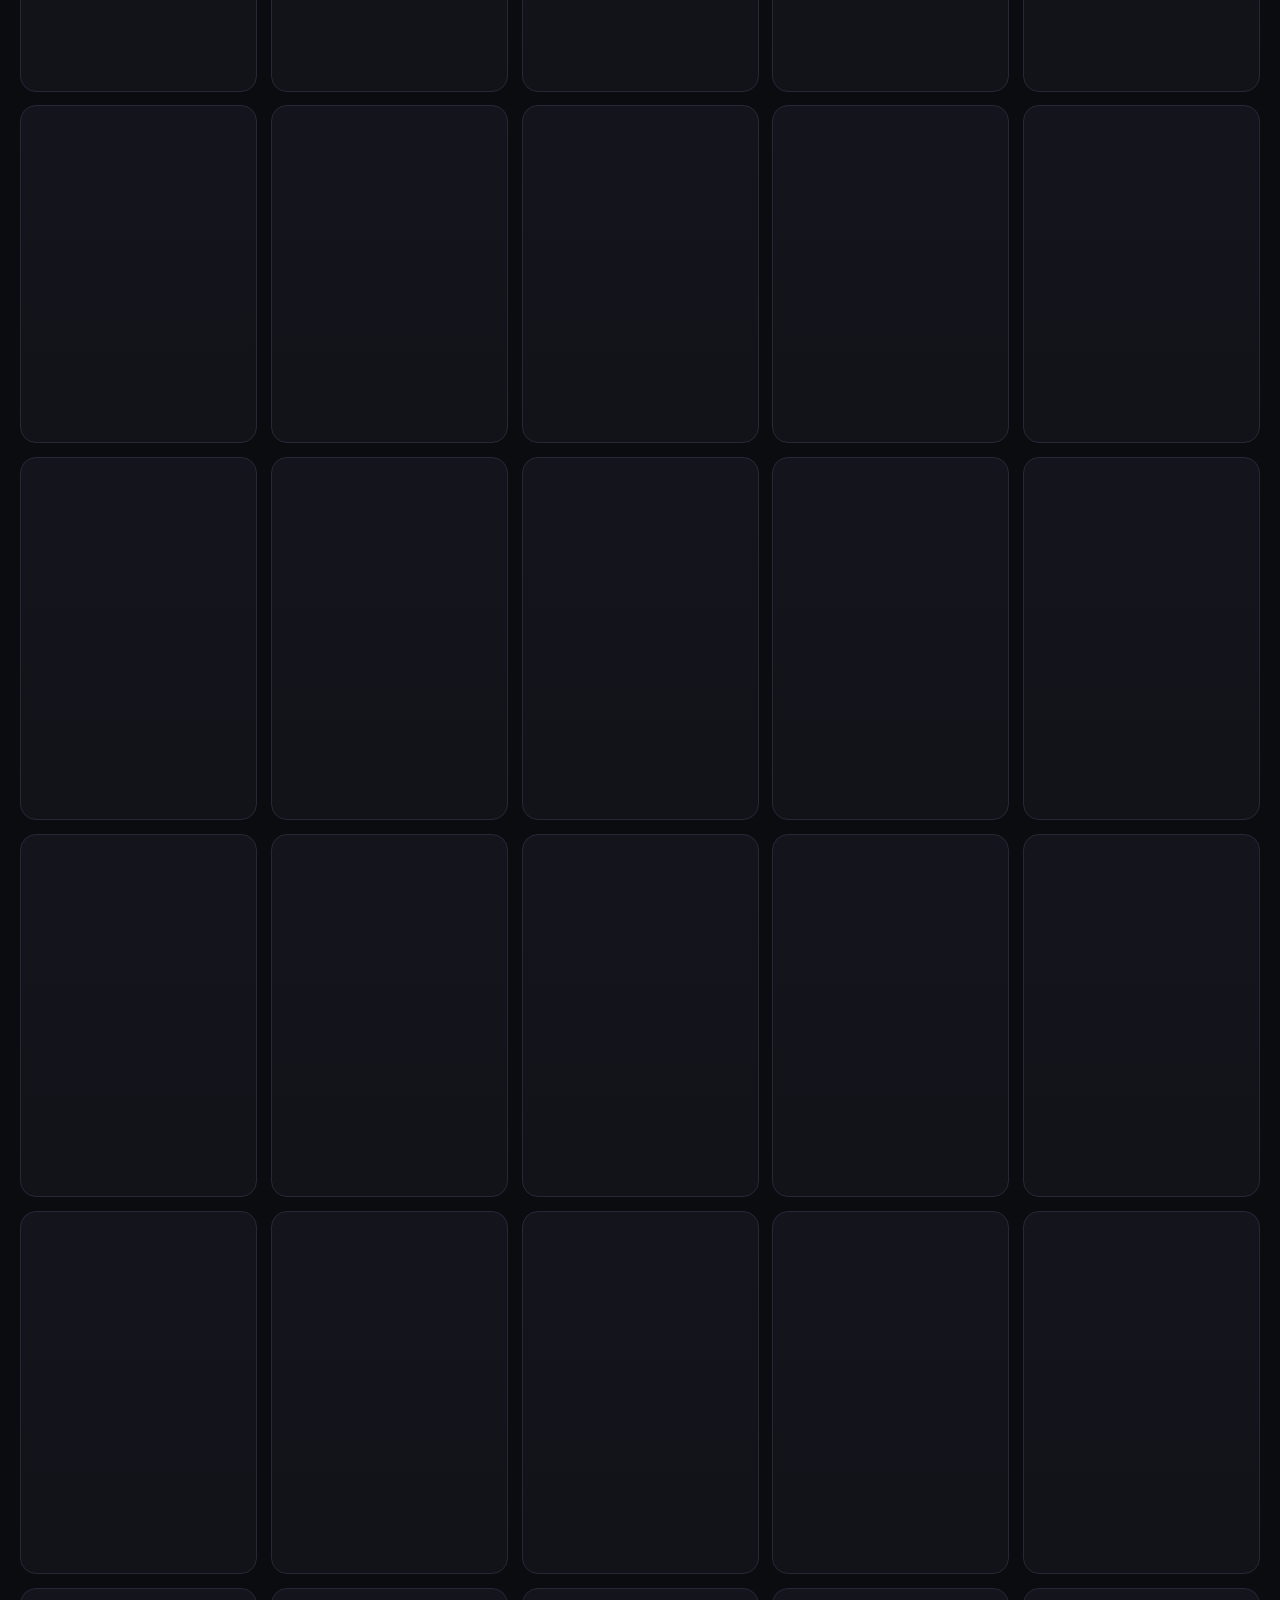
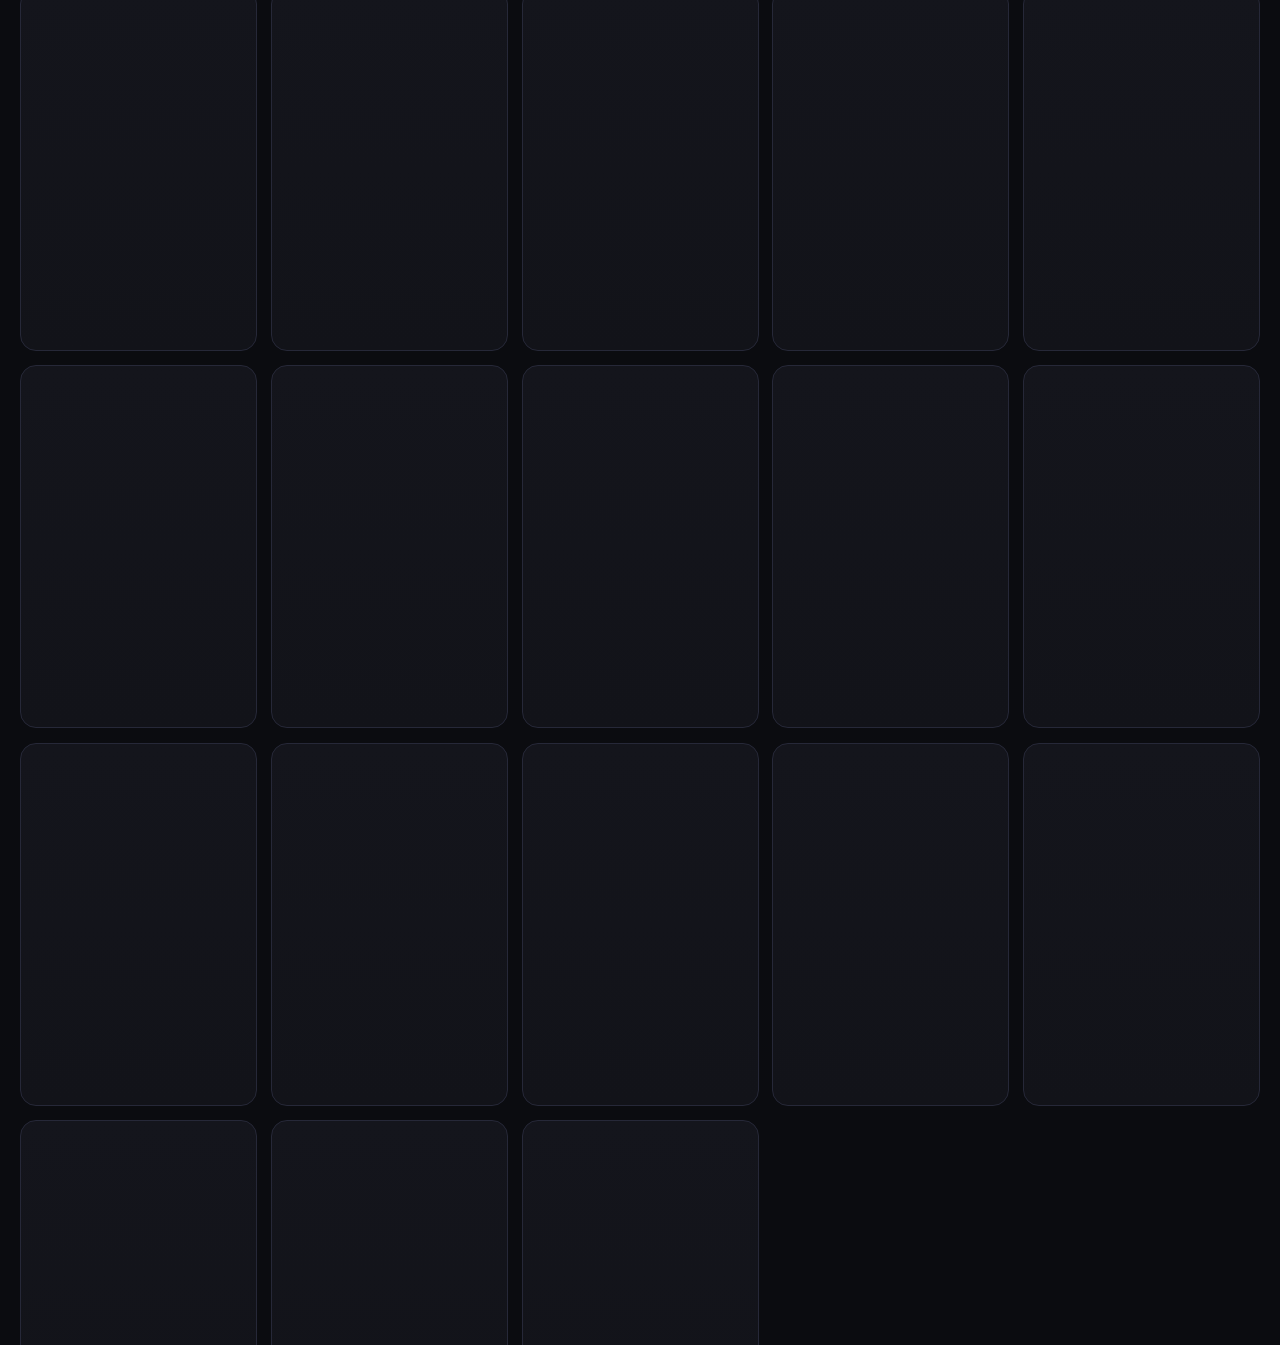
==== commit cd515236: "Show official single-image previews in the detail view Load line-art, depth, costume and portrait pr" ====
--- a/index.html
+++ b/index.html
@@ -4,9 +4,10 @@
 <meta charset="utf-8">
 <meta name="viewport" content="width=device-width,initial-scale=1,viewport-fit=cover">
 <title>PoseAtlas · 角色姿势资产库</title>
-<meta name="description" content="288 组角色姿势（线稿 / 深度图）、2,727 套衣装、1,499 张人像的中英文生图 prompt 索引。图片请在原站查看。">
+<meta name="description" content="288 组角色姿势（线稿 / 深度图）、2,727 套衣装、1,499 张人像的中英文生图 prompt 索引。详情预览从原站加载，本站不转存原图。">
 <meta name="theme-color" content="#0b0c10">
 <meta name="referrer" content="no-referrer-when-downgrade">
+<meta http-equiv="Content-Security-Policy" content="default-src 'self'; img-src 'self' data: https://ai-pose-gallery.pages.dev https://ai-pose-depth-gallery.pages.dev https://ai-costume-gallery.pages.dev https://ai-costume-anime-gallery.pages.dev https://ai-portrait-gallery.pages.dev; style-src 'self' 'unsafe-inline'; script-src 'self'; connect-src 'none'">
 <link rel="icon" href="assets/favicon.svg" type="image/svg+xml">
 <link rel="stylesheet" href="assets/css/app.css">
 </head>
@@ -53,7 +54,7 @@
 <dialog id="gate" class="modal gate">
   <div class="modal-in">
     <h2 data-i="gateTitle">显示 18+ 内容？</h2>
-    <p data-i="gateBody">部分姿势（全身性感系、上半身性感/强调系、双人系）与衣装（内衣・睡衣、性感穿搭）为成人向。确认你已年满 18 周岁，且所在地区允许浏览此类内容。站内只显示文字与 prompt，图片仍需在原站查看。</p>
+    <p data-i="gateBody">部分姿势（全身性感系、上半身性感/强调系、双人系）与衣装（内衣・睡衣、性感穿搭）为成人向。确认你已年满 18 周岁，且所在地区允许浏览此类内容。详情中的预览图会从原站加载，请勿批量下载。</p>
     <div class="row end">
       <button class="btn ghost" id="gateNo" type="button" data-i="gateNo">保持隐藏</button>
       <button class="btn warn" id="gateYes" type="button" data-i="gateYes">我已年满 18 岁，显示</button>
--- a/assets/css/app.css
+++ b/assets/css/app.css
@@ -117,7 +117,13 @@
 .cmp{display:grid;grid-template-columns:1fr 1fr;gap:12px}
 .src{border:1px solid var(--line);border-radius:14px;padding:14px;background:var(--bg2);display:flex;flex-direction:column;gap:10px}
 .src.on{border-color:rgba(185,164,255,.5);box-shadow:0 0 0 3px rgba(124,92,255,.12)}
-.src .vis{border-radius:10px;border:1px solid var(--line);aspect-ratio:auto;height:96px}.src .vis .fig{height:80%;width:auto}
+.src .vis{border-radius:10px;border:1px solid var(--line);aspect-ratio:3/4;height:auto;min-height:240px;max-height:min(520px,70vh);background:#f4f4f6}
+.src .vis.depth{background:radial-gradient(60% 70% at 50% 45%,#d9d9de 0,#7a7b85 38%,#2a2b33 70%,#0d0d11 100%)}
+.src .vis .preview{position:absolute;inset:0;width:100%;height:100%;object-fit:contain;display:block;background:transparent}
+.src .vis .preview-fail{display:none;position:absolute;inset:0;place-items:center;text-align:center;padding:16px;font-size:12.5px;color:var(--tx3);background:var(--card)}
+.src .vis.is-fail .preview-fail{display:grid}
+.src .vis.is-fail .preview{display:none}
+.src .vis .fig{height:80%;width:auto}
 .src h4{margin:0;font-size:13.5px}
 .src .note{font-size:11.5px;color:var(--tx3)}
 .src code{font:11.5px var(--mono);color:var(--tx2);word-break:break-all}
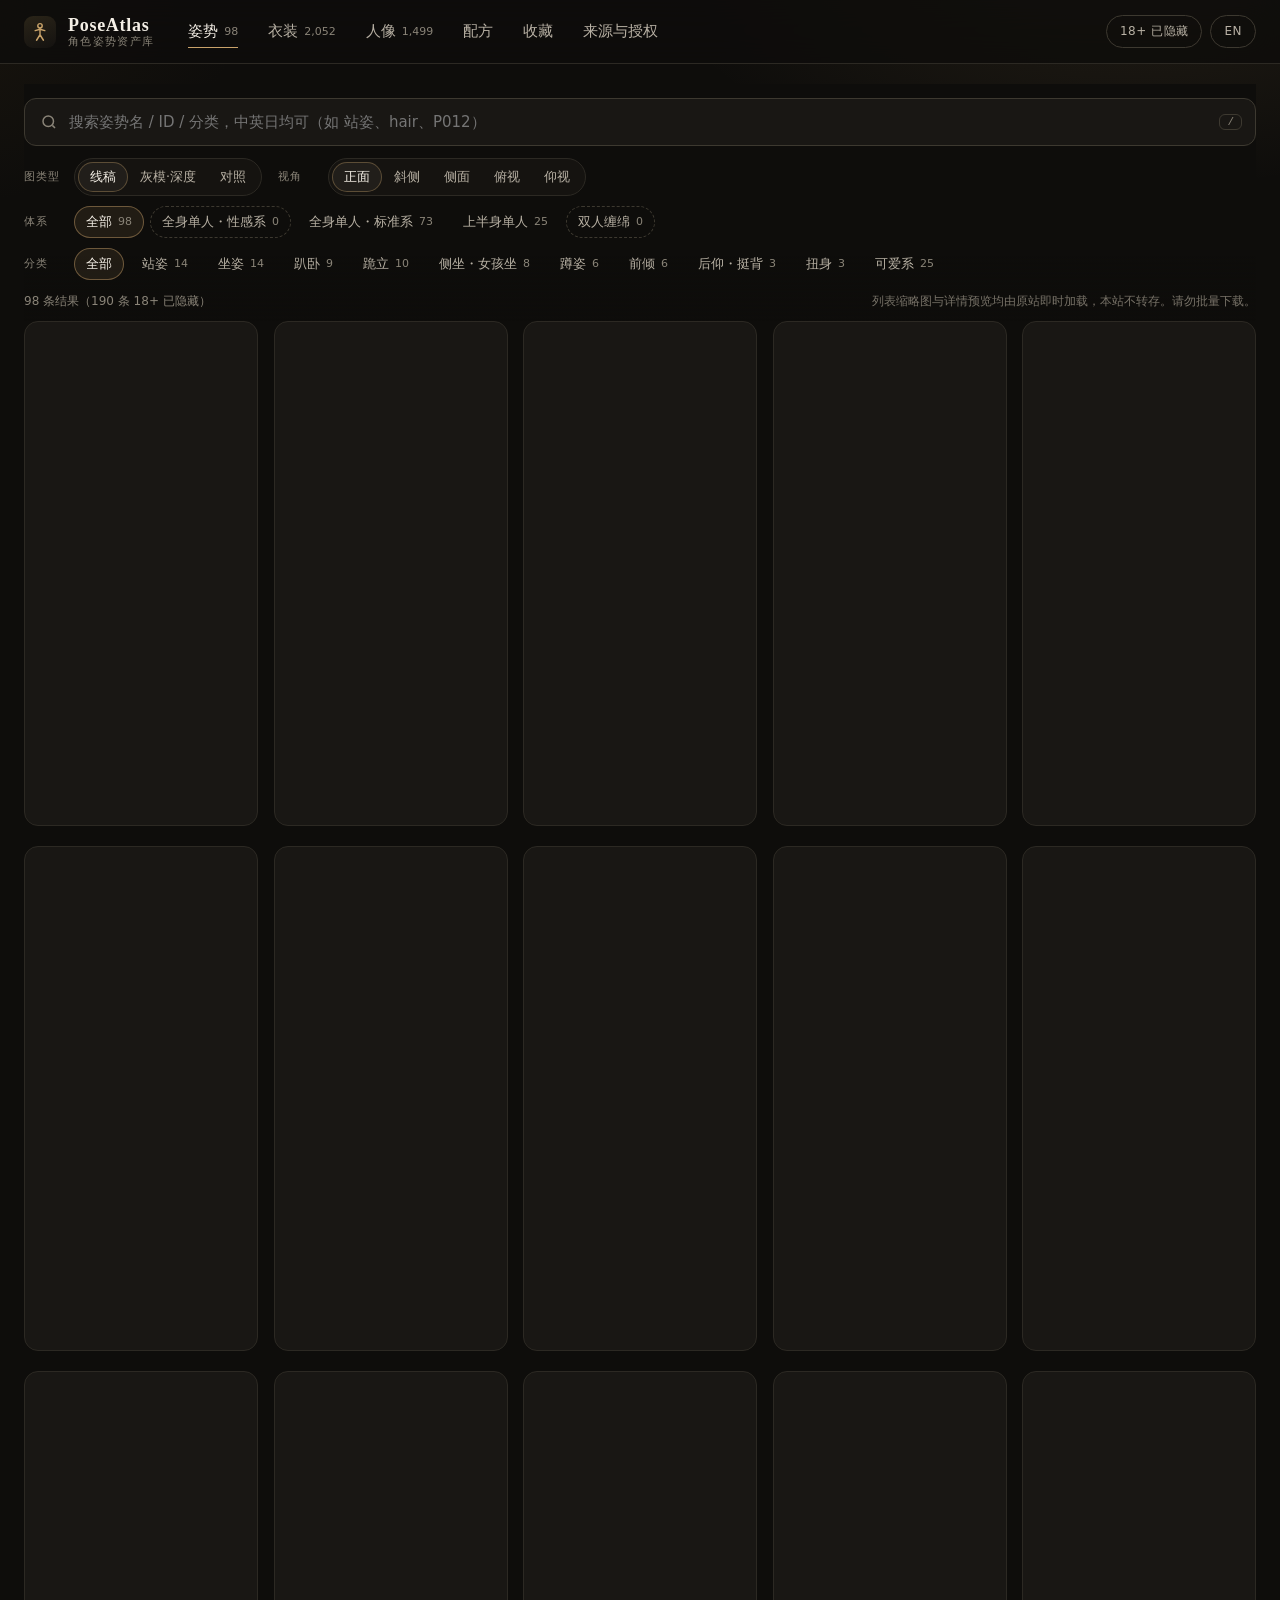
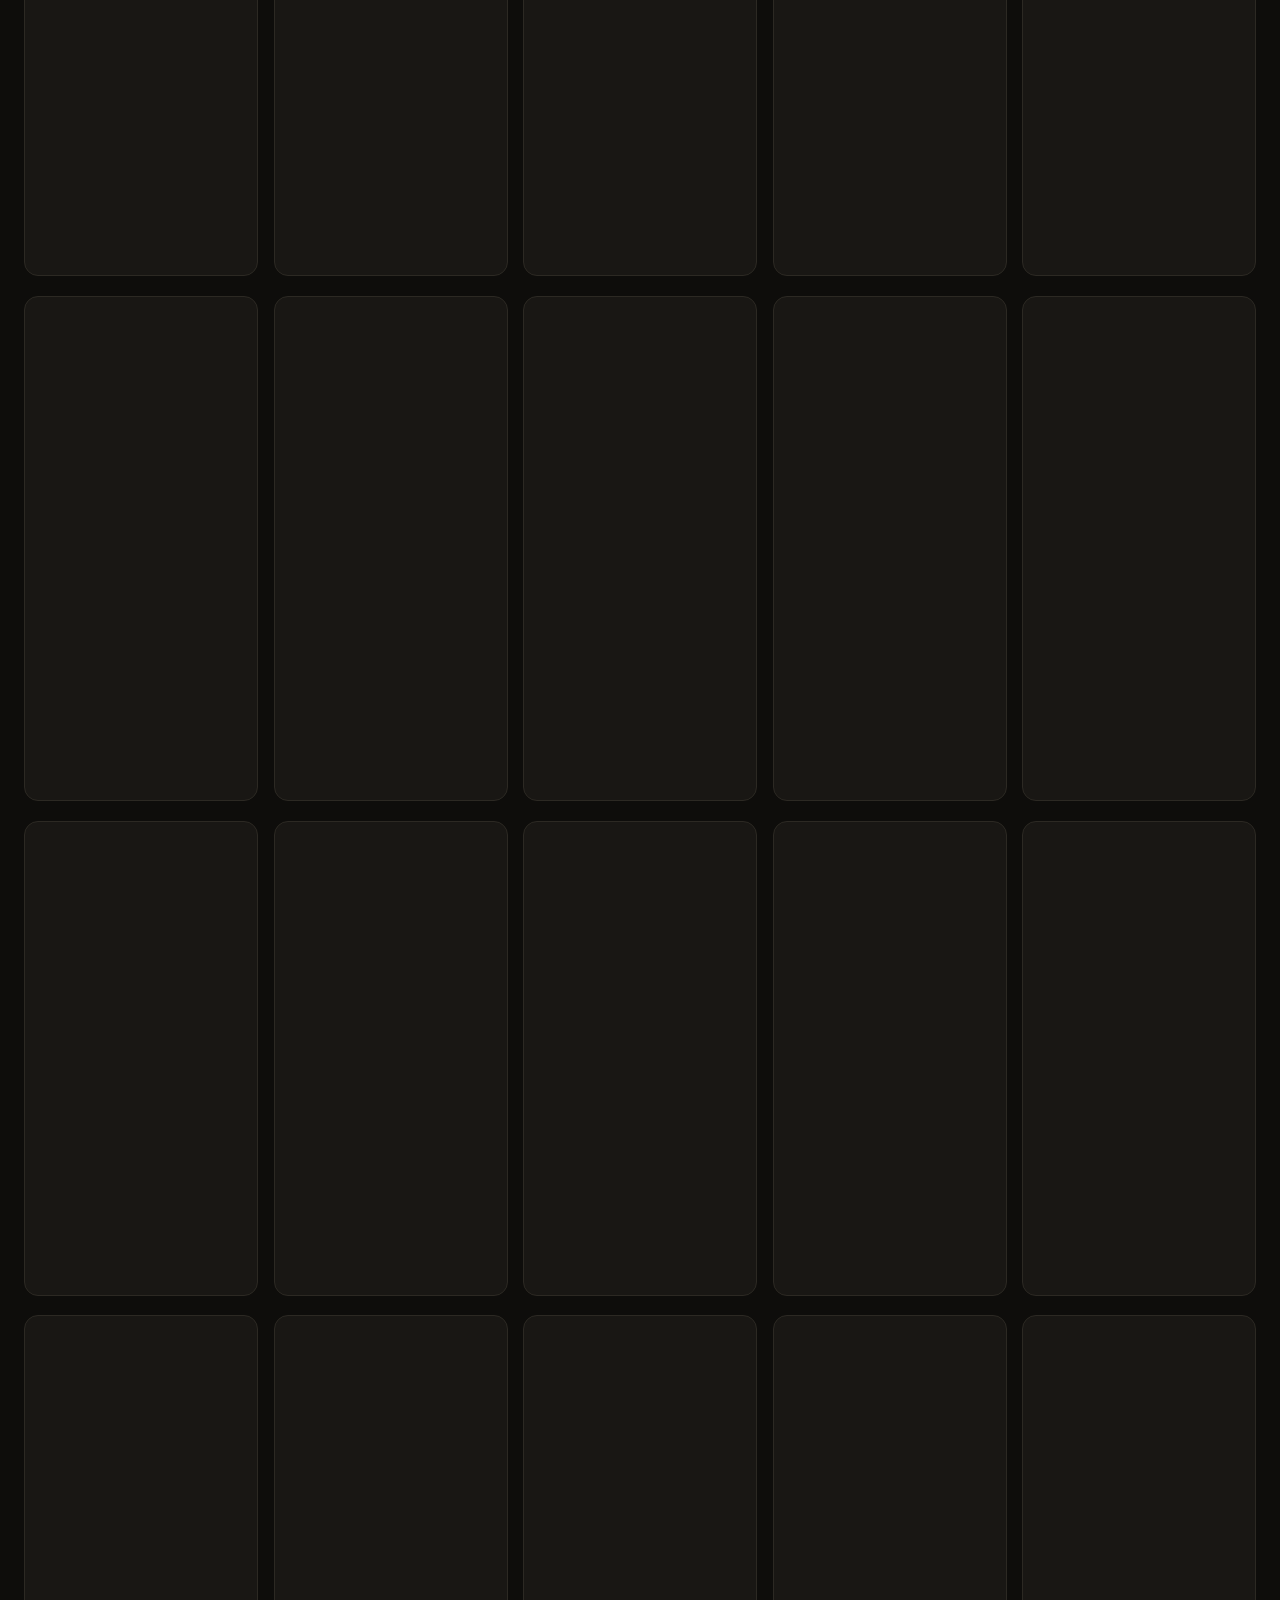
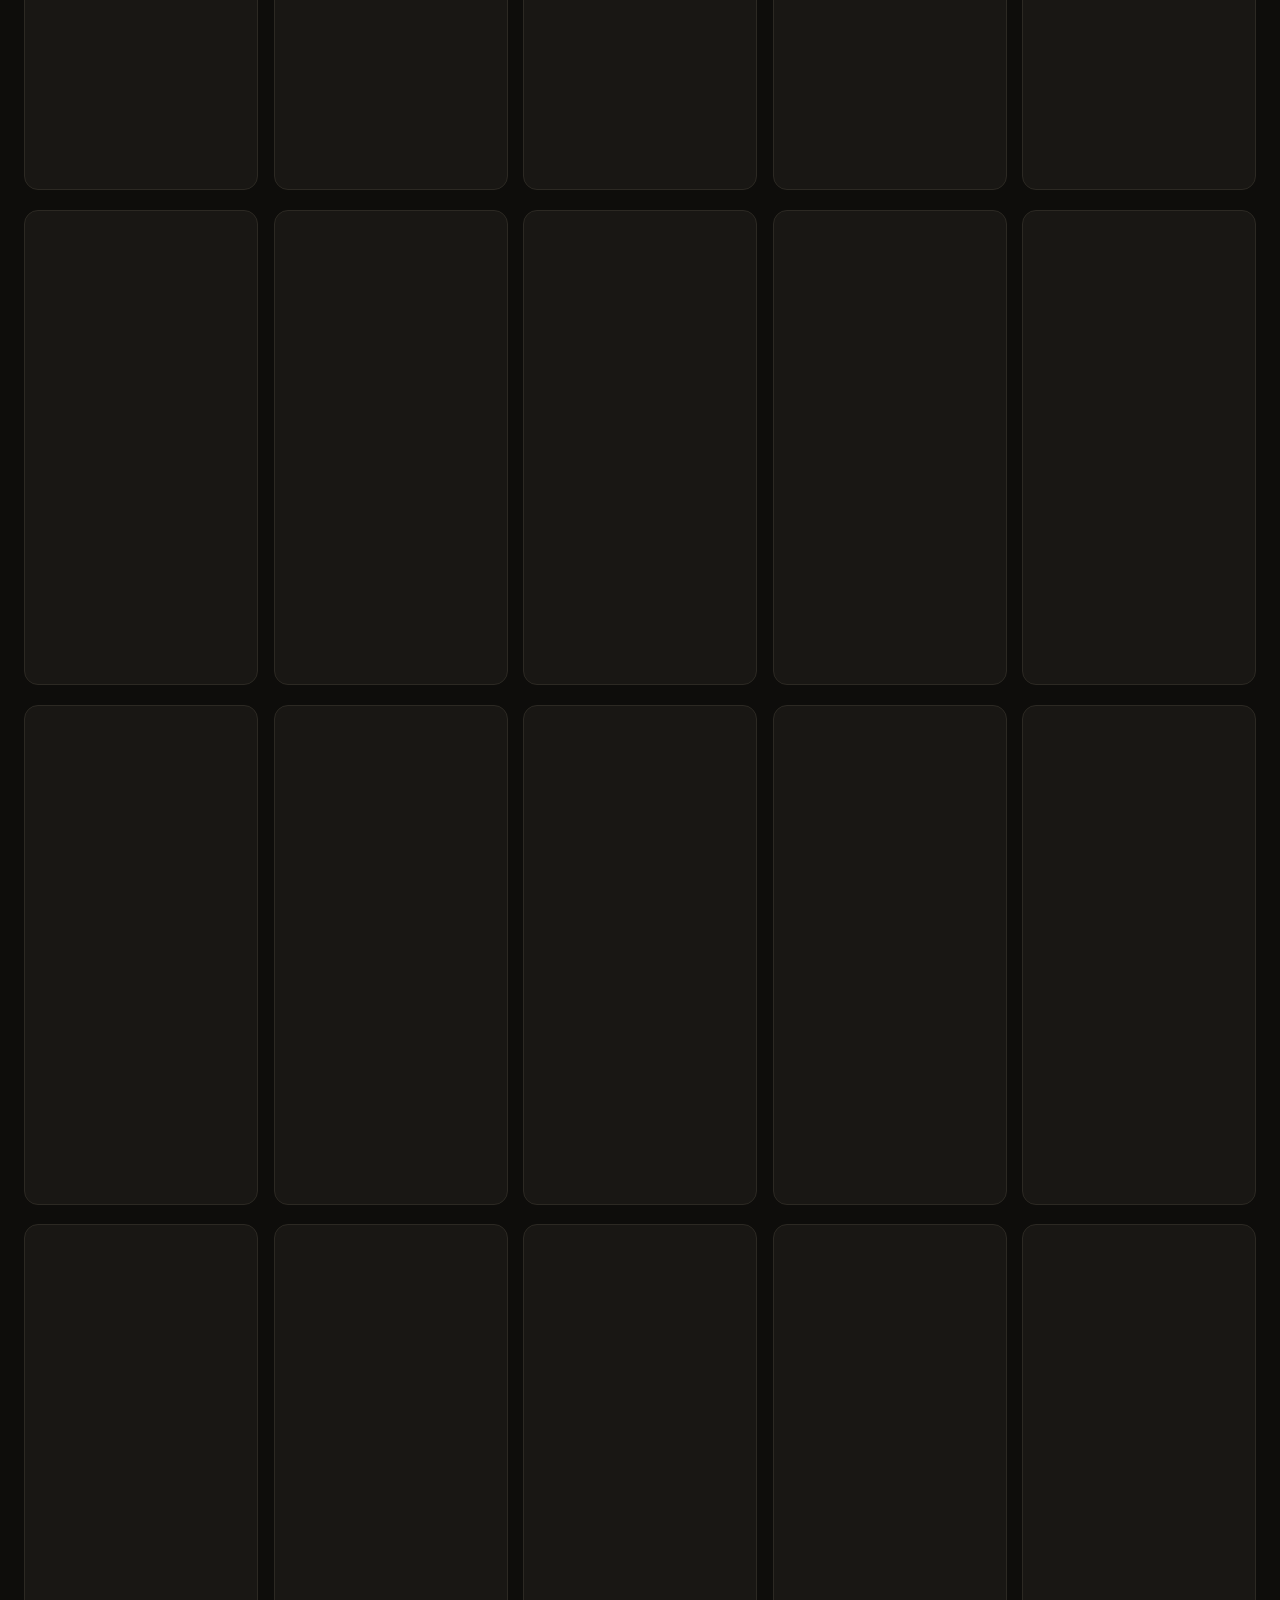
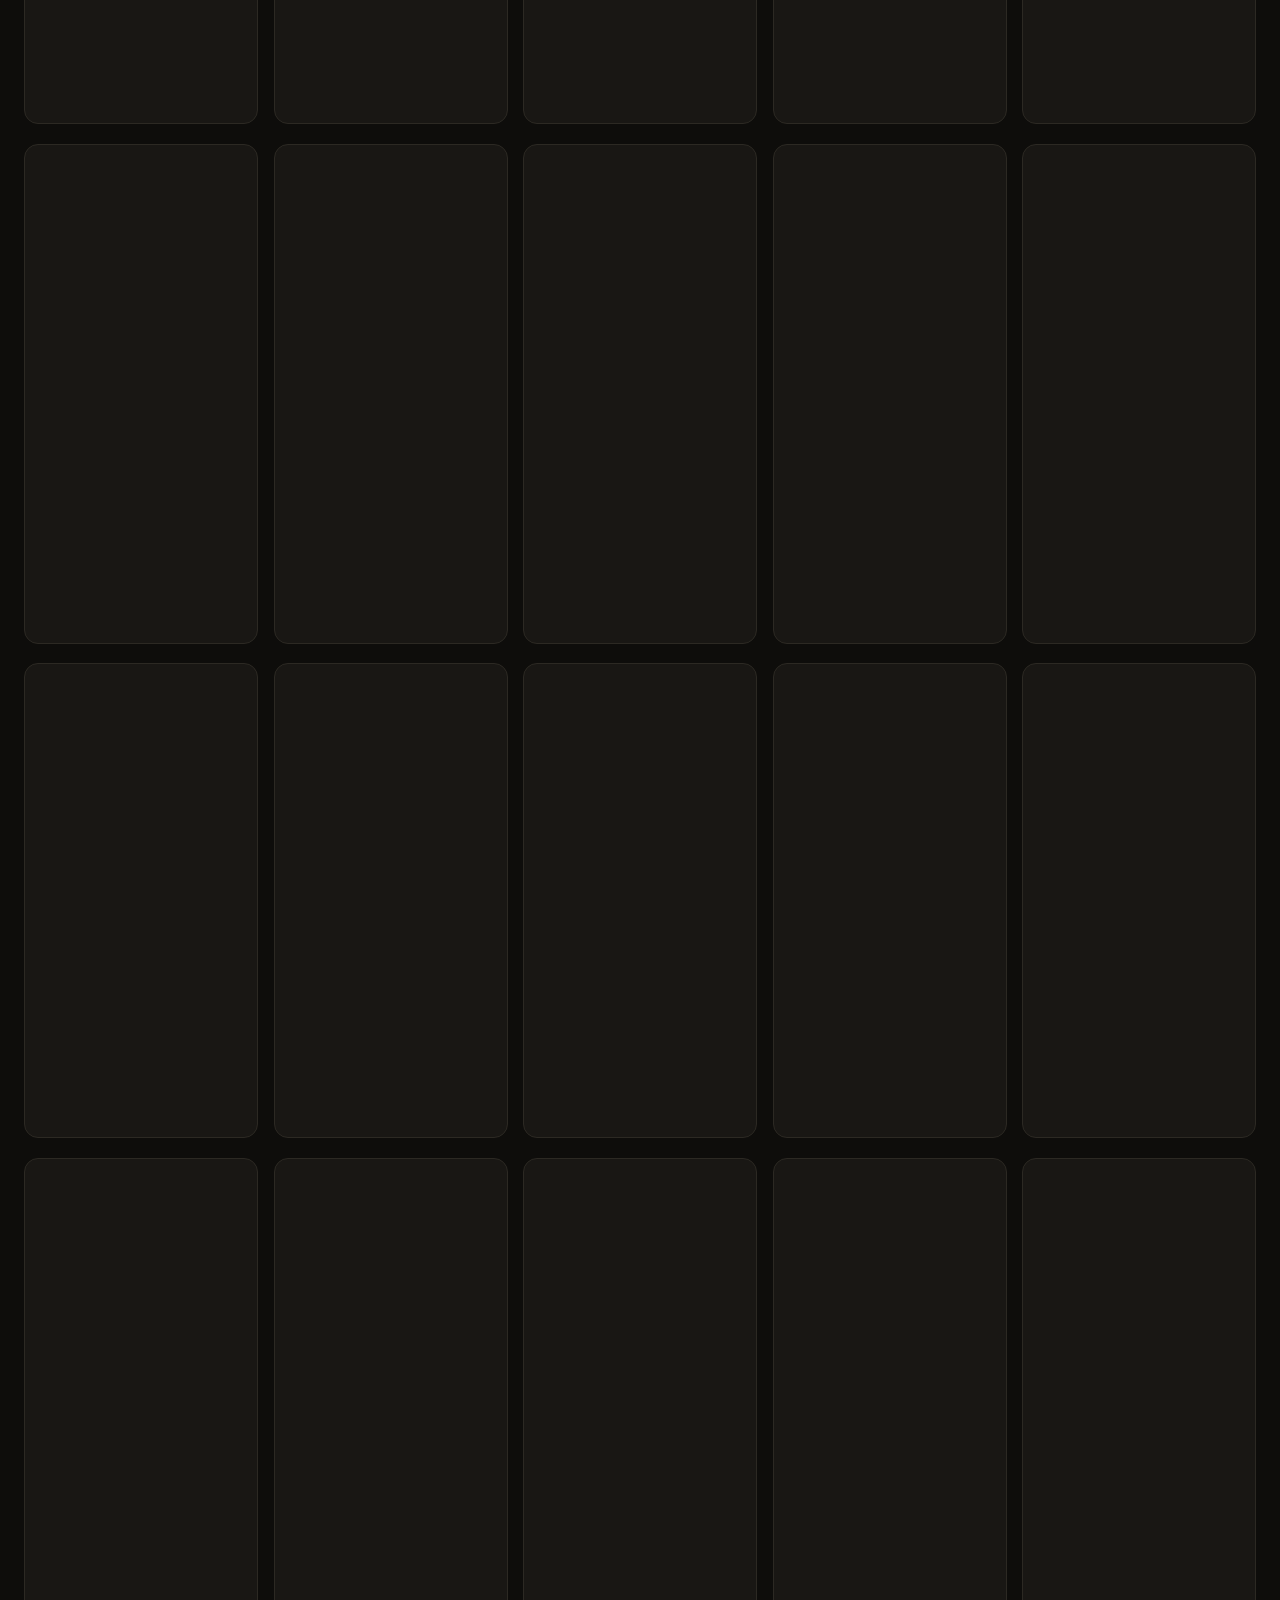
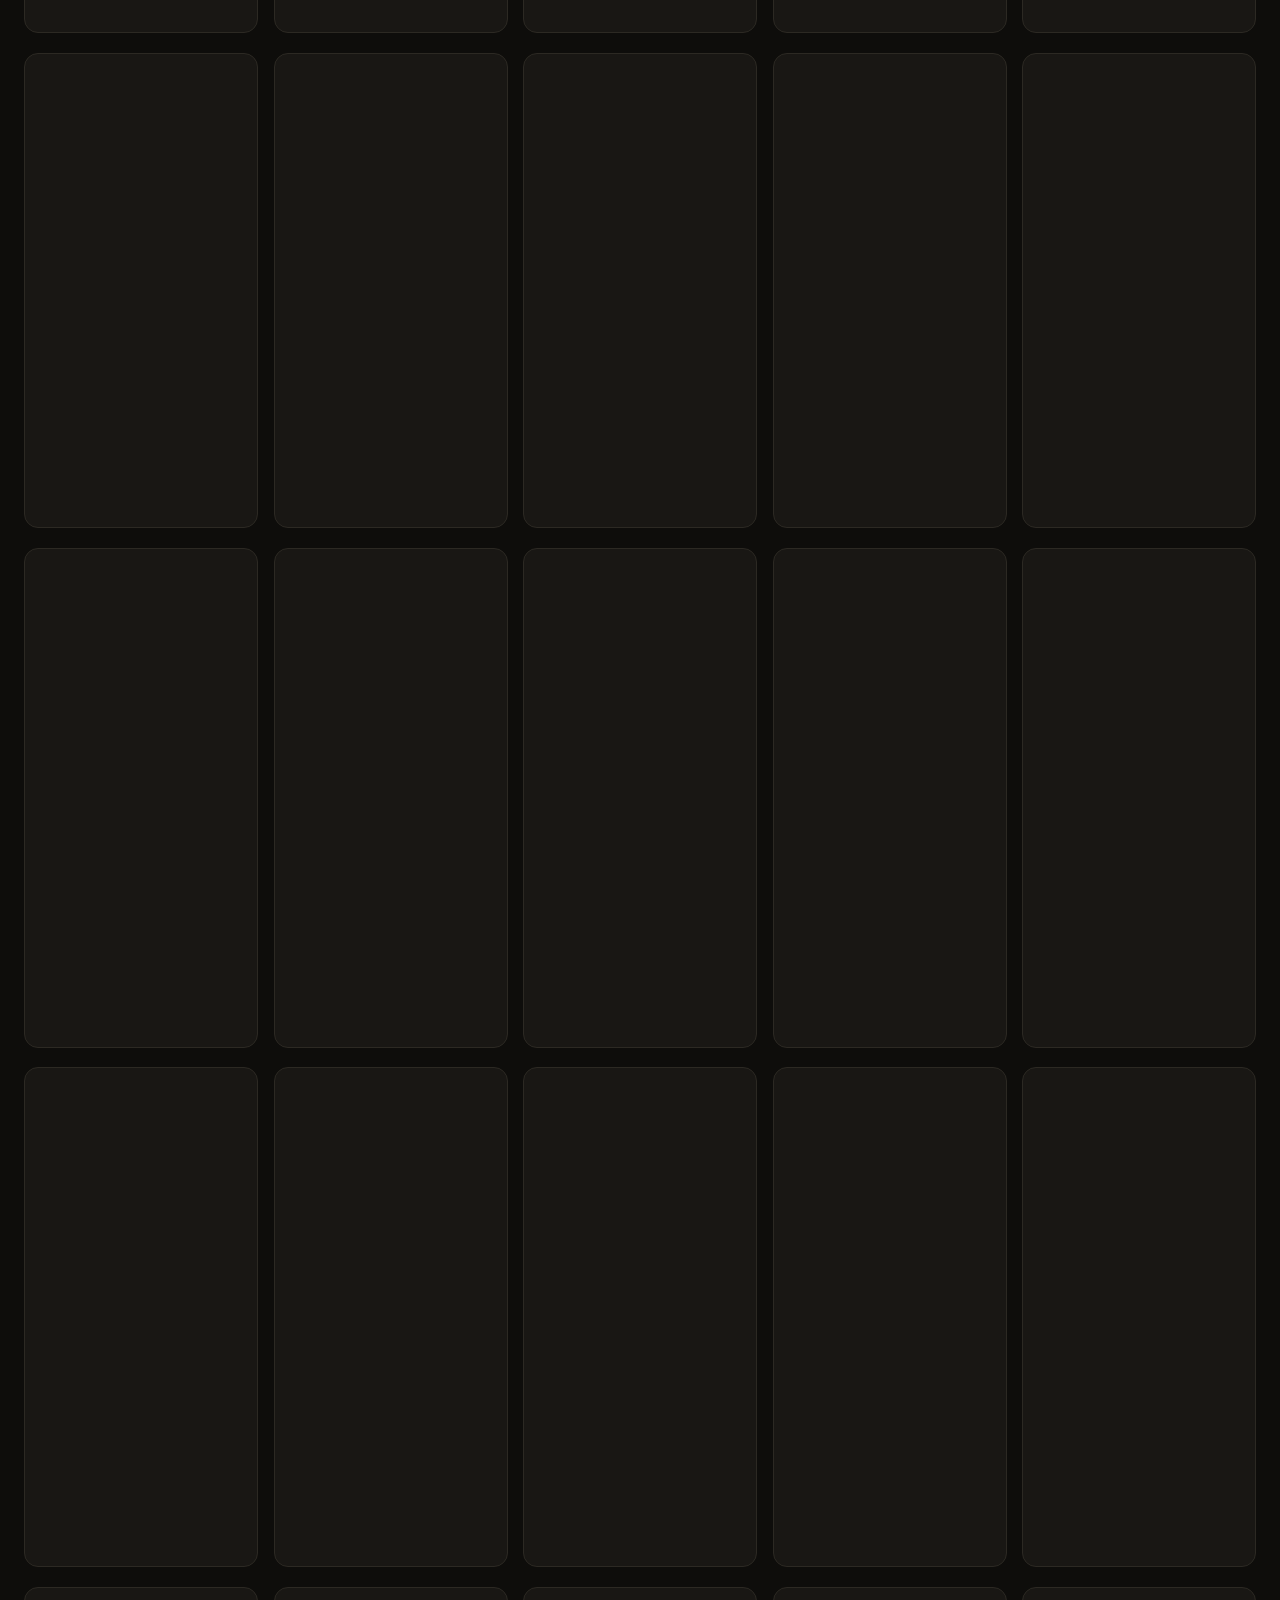
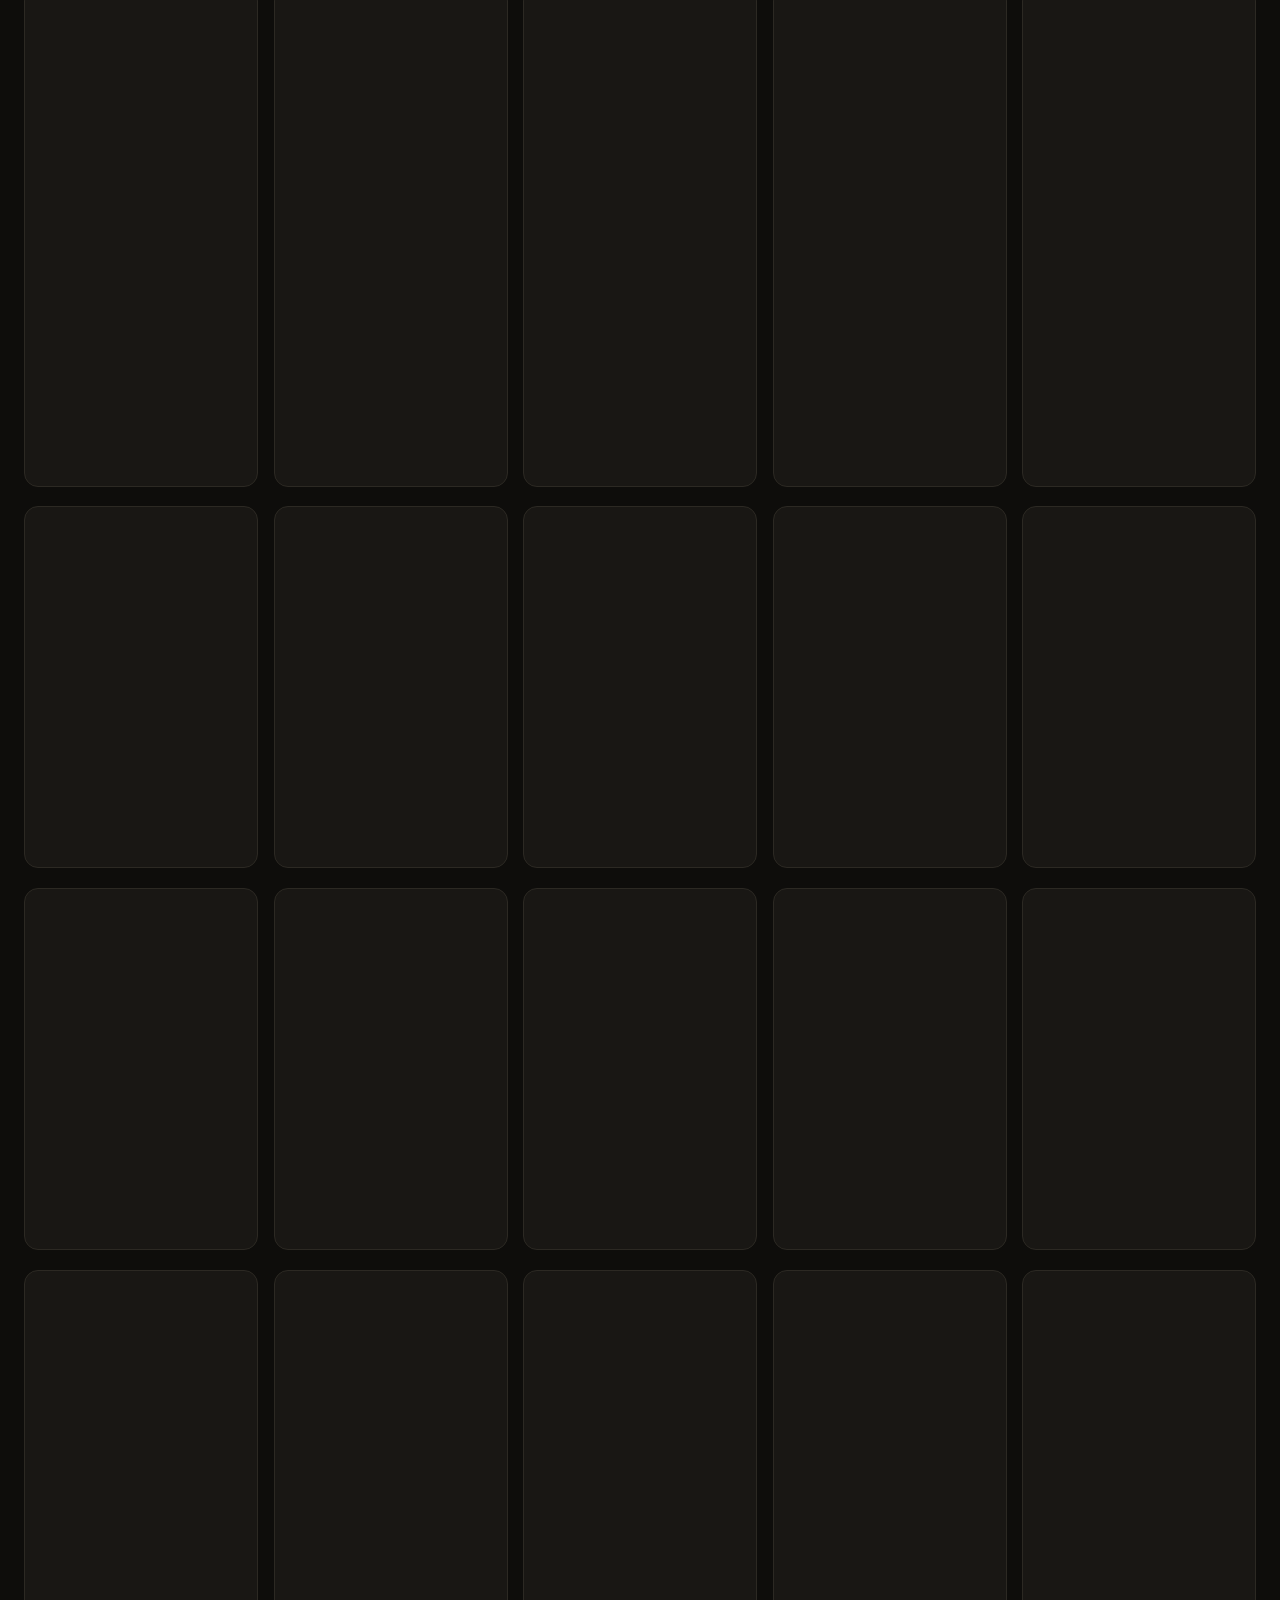
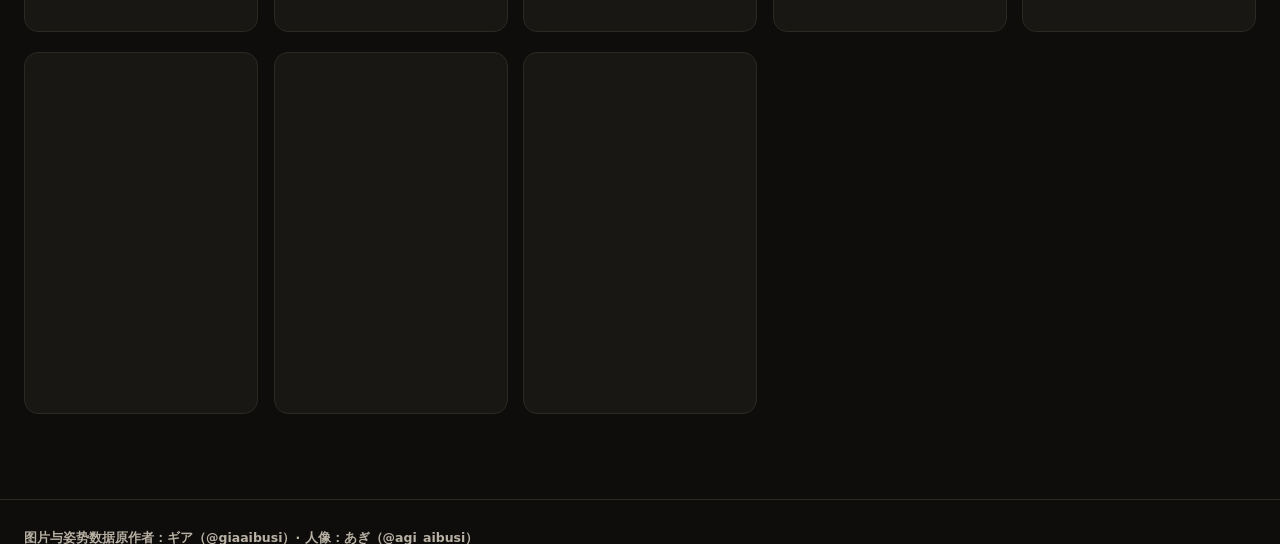
==== commit cce4c371: "Redesign the lookbook UI and show official list thumbnails Cards lazily load official thumbs from th" ====
--- a/index.html
+++ b/index.html
@@ -4,8 +4,8 @@
 <meta charset="utf-8">
 <meta name="viewport" content="width=device-width,initial-scale=1,viewport-fit=cover">
 <title>PoseAtlas · 角色姿势资产库</title>
-<meta name="description" content="288 组角色姿势（线稿 / 深度图）、2,727 套衣装、1,499 张人像的中英文生图 prompt 索引。详情预览从原站加载，本站不转存原图。">
-<meta name="theme-color" content="#0b0c10">
+<meta name="description" content="288 组角色姿势（线稿 / 深度图）、2,727 套衣装、1,499 张人像的中英文生图 prompt 索引。列表显示原站官方缩略图，详情加载原图预览；本站不转存原图。">
+<meta name="theme-color" content="#0E0D0B">
 <meta name="referrer" content="no-referrer-when-downgrade">
 <meta http-equiv="Content-Security-Policy" content="default-src 'self'; img-src 'self' data: https://ai-pose-gallery.pages.dev https://ai-pose-depth-gallery.pages.dev https://ai-costume-gallery.pages.dev https://ai-costume-anime-gallery.pages.dev https://ai-portrait-gallery.pages.dev; style-src 'self' 'unsafe-inline'; script-src 'self'; connect-src 'none'">
 <link rel="icon" href="assets/favicon.svg" type="image/svg+xml">
--- a/assets/css/app.css
+++ b/assets/css/app.css
@@ -1,168 +1,192 @@
 :root{
-  --bg:#0b0c10;--bg2:#101117;--card:#14151c;--card2:#1a1b24;--line:#262838;--line2:#33364a;
-  --tx:#ecebf3;--tx2:#a9a8bb;--tx3:#717085;--ac:#b9a4ff;--ac2:#7c5cff;--ok:#5fd4a4;--warn:#ff8a65;--adult:#ff5d7a;
-  --r:16px;--r2:10px;--sh:0 10px 40px rgba(0,0,0,.45);
-  --f:"Inter","PingFang SC","Hiragino Sans GB","Microsoft YaHei","Noto Sans SC",system-ui,-apple-system,sans-serif;
-  --mono:"JetBrains Mono","SFMono-Regular",Menlo,Consolas,monospace;
+  --bg:#0E0D0B;
+  --bg2:#151310;
+  --card:#191714;
+  --card2:#211E1A;
+  --line:#2C2923;
+  --line2:#3D3930;
+  --tx:#F4EFE6;
+  --tx2:#B8B1A4;
+  --tx3:#8A8478;
+  --ac:#C9A36A;
+  --ac2:#A8884E;
+  --ok:#7BC4A0;
+  --warn:#E08A5C;
+  --adult:#C45C6A;
+  --paper:#EDE6D8;
+  --r:14px;
+  --r2:8px;
+  --sh:0 18px 44px rgba(0,0,0,.45);
+  --serif:"Palatino Linotype",Palatino,"Iowan Old Style","Songti SC","Noto Serif SC","Source Han Serif SC",Georgia,serif;
+  --f:"Avenir Next","Segoe UI","PingFang SC","Hiragino Sans GB","Noto Sans SC","Microsoft YaHei",system-ui,sans-serif;
+  --mono:"SFMono-Regular",ui-monospace,Menlo,Consolas,monospace;
 }
 *{box-sizing:border-box}
 html{color-scheme:dark;scroll-padding-top:140px}
-body{margin:0;background:radial-gradient(1200px 600px at 80% -10%,#1d1640 0,transparent 60%),radial-gradient(900px 500px at -10% 0,#0f2a33 0,transparent 55%),var(--bg);background-attachment:fixed;color:var(--tx);font:14.5px/1.6 var(--f);-webkit-font-smoothing:antialiased;min-height:100vh}
+body{margin:0;background:
+  radial-gradient(900px 480px at 88% -8%,rgba(201,163,106,.12),transparent 55%),
+  radial-gradient(700px 420px at -8% 0,rgba(80,60,30,.18),transparent 50%),
+  var(--bg);
+  background-attachment:fixed;color:var(--tx);font:14.5px/1.6 var(--f);-webkit-font-smoothing:antialiased;min-height:100vh}
 a{color:var(--ac);text-decoration:none}a:hover{text-decoration:underline}
 button,input,select{font:inherit;color:inherit}
 svg{display:block}
-.skip{position:absolute;left:-999px;top:8px;background:var(--ac2);color:#fff;padding:6px 12px;border-radius:8px;z-index:99}.skip:focus{left:8px}
+.skip{position:absolute;left:-999px;top:8px;background:var(--ac2);color:#1a140c;padding:6px 12px;border-radius:8px;z-index:99}.skip:focus{left:8px}
 :focus-visible{outline:2px solid var(--ac);outline-offset:2px}
 
 /* header */
-.top{position:sticky;top:0;z-index:30;background:rgba(11,12,16,.78);backdrop-filter:saturate(1.4) blur(14px);-webkit-backdrop-filter:saturate(1.4) blur(14px);border-bottom:1px solid var(--line)}
-.top-in{max-width:1480px;margin:auto;display:flex;align-items:center;gap:18px;padding:10px 20px}
-.brand{display:flex;align-items:center;gap:10px;color:var(--tx);text-decoration:none!important;flex:none}
-.brand svg{width:30px;height:30px;padding:4px;border-radius:9px;background:linear-gradient(140deg,#2a2150,#14151c);fill:none;stroke:var(--ac);stroke-width:2.2;stroke-linecap:round;stroke-linejoin:round}
+.top{position:sticky;top:0;z-index:30;background:rgba(14,13,11,.82);backdrop-filter:saturate(1.2) blur(16px);-webkit-backdrop-filter:saturate(1.2) blur(16px);border-bottom:1px solid var(--line)}
+.top-in{max-width:1480px;margin:auto;display:flex;align-items:center;gap:20px;padding:12px 24px}
+.brand{display:flex;align-items:center;gap:12px;color:var(--tx);text-decoration:none!important;flex:none}
+.brand svg{width:32px;height:32px;padding:5px;border-radius:9px;background:linear-gradient(160deg,#2A2418,#141210);fill:none;stroke:var(--ac);stroke-width:2.1;stroke-linecap:round;stroke-linejoin:round}
 .brand svg circle{fill:none}
-.brand span{display:flex;flex-direction:column;line-height:1.15}.brand b{font-size:16px;letter-spacing:.2px}.brand small{font-size:11px;color:var(--tx3)}
+.brand span{display:flex;flex-direction:column;line-height:1.15}
+.brand b{font-family:var(--serif);font-size:18px;font-weight:600;letter-spacing:.04em}
+.brand small{font-size:11px;color:var(--tx3);letter-spacing:.12em;text-transform:uppercase}
 .tabs{display:flex;gap:2px;overflow-x:auto;scrollbar-width:none;flex:1;min-width:0}.tabs::-webkit-scrollbar{display:none}
-.tabs a{display:flex;align-items:center;gap:6px;padding:7px 12px;border-radius:999px;color:var(--tx2);white-space:nowrap;text-decoration:none;transition:.15s}
-.tabs a:hover{background:var(--card);color:var(--tx)}
-.tabs a.on{background:var(--card2);color:var(--tx);box-shadow:inset 0 0 0 1px var(--line2)}
+.tabs a{display:flex;align-items:center;gap:6px;padding:8px 14px;border-radius:999px;color:var(--tx2);white-space:nowrap;text-decoration:none;transition:.15s}
+.tabs a:hover{color:var(--tx)}
+.tabs a.on{color:var(--tx);background:transparent;box-shadow:none;position:relative}
+.tabs a.on::after{content:"";position:absolute;left:14px;right:14px;bottom:3px;height:1px;background:var(--ac)}
 .tabs em{font-style:normal;font-size:11px;color:var(--tx3);font-variant-numeric:tabular-nums}
 .tabs em:empty{display:none}
 .top-act{display:flex;gap:8px;flex:none}
-.pill{border:1px solid var(--line2);background:var(--card);padding:6px 12px;border-radius:999px;cursor:pointer;font-size:12.5px;color:var(--tx2);transition:.15s}
-.pill:hover{color:var(--tx);border-color:var(--tx3)}
-.pill[aria-pressed=true]{border-color:rgba(255,93,122,.6);color:#ffc1cc;background:rgba(255,93,122,.12)}
-
-main{max-width:1480px;margin:auto;padding:18px 20px 40px}
-/* toolbar */
-.toolbar{position:sticky;top:57px;z-index:20;padding:12px 0 10px;background:linear-gradient(var(--bg) 70%,transparent)}
+.pill{border:1px solid var(--line2);background:transparent;padding:6px 13px;border-radius:999px;cursor:pointer;font-size:12px;color:var(--tx2);letter-spacing:.04em;transition:.15s}
+.pill:hover{color:var(--tx);border-color:var(--ac)}
+.pill[aria-pressed=true]{border-color:rgba(196,92,106,.6);color:#f0c4cb;background:rgba(196,92,106,.12)}
+
+main{max-width:1480px;margin:auto;padding:20px 24px 48px}
+.toolbar{position:sticky;top:61px;z-index:20;padding:14px 0 10px;background:linear-gradient(var(--bg) 72%,transparent)}
 .search{position:relative;display:flex;align-items:center}
-.search svg{position:absolute;left:14px;width:18px;height:18px;fill:none;stroke:var(--tx3);stroke-width:2}
-.search input{width:100%;height:46px;padding:0 48px 0 42px;border-radius:14px;border:1px solid var(--line2);background:var(--card);outline:none;font-size:15px;transition:.15s}
-.search input:focus{border-color:var(--ac2);box-shadow:0 0 0 4px rgba(124,92,255,.18)}
-.search kbd{position:absolute;right:12px;font:12px var(--mono);color:var(--tx3);border:1px solid var(--line2);border-radius:6px;padding:1px 7px}
-.filters{display:flex;flex-direction:column;gap:8px;margin-top:10px}
+.search svg{position:absolute;left:16px;width:18px;height:18px;fill:none;stroke:var(--tx3);stroke-width:2}
+.search input{width:100%;height:48px;padding:0 48px 0 44px;border-radius:12px;border:1px solid var(--line2);background:var(--card);outline:none;font-size:15px;transition:.15s}
+.search input:focus{border-color:var(--ac);box-shadow:0 0 0 3px rgba(201,163,106,.18)}
+.search kbd{position:absolute;right:14px;font:11px var(--mono);color:var(--tx3);border:1px solid var(--line2);border-radius:6px;padding:1px 7px}
+.filters{display:flex;flex-direction:column;gap:8px;margin-top:12px}
 .frow{display:flex;align-items:center;gap:6px;overflow-x:auto;scrollbar-width:thin;padding-bottom:2px}
-.frow>label{font-size:12px;color:var(--tx3);min-width:44px;flex:none}
-.chip{flex:none;border:1px solid var(--line);background:var(--bg2);color:var(--tx2);padding:5px 11px;border-radius:999px;cursor:pointer;font-size:12.5px;transition:.12s;display:inline-flex;gap:6px;align-items:center}
-.chip:hover{border-color:var(--line2);color:var(--tx)}
-.chip.on{background:rgba(185,164,255,.14);border-color:rgba(185,164,255,.55);color:#e4dcff}
+.frow>label{font-size:11px;color:var(--tx3);min-width:44px;flex:none;letter-spacing:.08em;text-transform:uppercase}
+.chip{flex:none;border:1px solid transparent;background:transparent;color:var(--tx2);padding:5px 11px;border-radius:999px;cursor:pointer;font-size:12.5px;transition:.12s;display:inline-flex;gap:6px;align-items:center}
+.chip:hover{color:var(--tx)}
+.chip.on{border-color:rgba(201,163,106,.45);background:rgba(201,163,106,.1);color:var(--tx)}
 .chip .n{color:var(--tx3);font-size:11px;font-variant-numeric:tabular-nums}
 .chip .sw{width:11px;height:11px;border-radius:50%;box-shadow:inset 0 0 0 1px rgba(255,255,255,.25)}
-.chip.adult{border-style:dashed}
+.chip.adult{border-style:dashed;border-color:var(--line2)}
 .seg{display:inline-flex;flex:none;background:var(--bg2);border:1px solid var(--line);border-radius:999px;padding:3px}
-.seg button{border:0;background:none;padding:4px 12px;border-radius:999px;cursor:pointer;color:var(--tx2);font-size:12.5px}
-.seg button.on{background:var(--card2);color:var(--tx);box-shadow:inset 0 0 0 1px var(--line2)}
+.seg button{border:0;background:none;padding:5px 12px;border-radius:999px;cursor:pointer;color:var(--tx2);font-size:12.5px}
+.seg button.on{background:var(--card2);color:var(--tx);box-shadow:inset 0 0 0 1px rgba(201,163,106,.35)}
 select.sel{flex:none;background:var(--bg2);border:1px solid var(--line);border-radius:999px;padding:5px 10px;font-size:12.5px;max-width:260px}
-.resultbar{display:flex;justify-content:space-between;gap:12px;font-size:12px;color:var(--tx3);margin-top:8px}
-.hint{text-align:right}
-
-/* grid */
-.grid{display:grid;grid-template-columns:repeat(auto-fill,minmax(232px,1fr));gap:14px}
-.card{position:relative;display:flex;flex-direction:column;background:linear-gradient(180deg,var(--card),#121319);border:1px solid var(--line);border-radius:var(--r);overflow:hidden;transition:transform .16s,border-color .16s,box-shadow .16s;cursor:pointer;content-visibility:auto;contain-intrinsic-size:300px}
-.card:hover{transform:translateY(-2px);border-color:var(--line2);box-shadow:var(--sh)}
-.vis{position:relative;aspect-ratio:4/3;display:grid;place-items:center;overflow:hidden;border-bottom:1px solid var(--line)}
-.vis.line{background:linear-gradient(#ffffff08 1px,transparent 1px) 0 0/18px 18px,linear-gradient(90deg,#ffffff08 1px,transparent 1px) 0 0/18px 18px,linear-gradient(160deg,#1c1d27,#121319)}
-.vis.depth{background:radial-gradient(60% 70% at 50% 45%,#d9d9de 0,#7a7b85 38%,#2a2b33 70%,#0d0d11 100%)}
-.vis.cmp{background:linear-gradient(90deg,transparent 49.6%,var(--line2) 49.6%,var(--line2) 50.4%,transparent 50.4%),linear-gradient(90deg,#191a23 50%,#6e6f78 50%)}
-.vis .fig{width:44%;height:72%;fill:none;stroke:rgba(185,164,255,.75);stroke-width:2.2;stroke-linecap:round;stroke-linejoin:round}
-.vis.depth .fig{stroke:#fff;filter:drop-shadow(0 0 10px rgba(255,255,255,.6))}
-.vis .no{position:absolute;left:12px;bottom:8px;font:600 28px/1 var(--mono);letter-spacing:-1px;color:rgba(255,255,255,.88);text-shadow:0 2px 12px rgba(0,0,0,.6)}
-
-.vis .tag{position:absolute;top:10px;left:10px;font-size:11px;padding:2px 8px;border-radius:999px;background:rgba(0,0,0,.5);color:#ddd;backdrop-filter:blur(6px)}
+.resultbar{display:flex;justify-content:space-between;gap:16px;font-size:12px;color:var(--tx3);margin-top:10px;align-items:baseline}
+.hint{text-align:right;max-width:52%;font-size:11.5px;line-height:1.45;opacity:.85}
+
+/* grid — image first, lookbook proportion */
+.grid{display:grid;grid-template-columns:repeat(auto-fill,minmax(210px,1fr));gap:20px 16px}
+.card{position:relative;display:flex;flex-direction:column;background:var(--card);border:1px solid var(--line);border-radius:var(--r);overflow:hidden;transition:transform .18s ease,border-color .18s,box-shadow .18s;cursor:pointer;content-visibility:auto;contain-intrinsic-size:360px}
+.card:hover{transform:translateY(-3px);border-color:rgba(201,163,106,.45);box-shadow:var(--sh)}
+.vis{position:relative;aspect-ratio:3/4;display:grid;place-items:center;overflow:hidden;background:#161410}
+.vis.line{background:var(--paper)}
+.vis.depth{background:#11100E}
+.vis.cmp{display:grid;grid-template-columns:1fr 1fr;place-items:stretch;background:#161410}
+.vis .thumb{position:absolute;inset:0;width:100%;height:100%;object-fit:contain;display:block;background:transparent}
+.vis.cmp .thumb{position:relative;inset:auto}
+.vis.cmp .thumb.half{width:100%;height:100%;object-fit:cover}
+.vis .fig{width:44%;height:72%;fill:none;stroke:rgba(201,163,106,.55);stroke-width:2.2;stroke-linecap:round;stroke-linejoin:round}
+.vis.depth .fig{stroke:#fff;filter:drop-shadow(0 0 10px rgba(255,255,255,.5))}
+.vis .no{position:absolute;left:10px;bottom:8px;font:500 13px/1 var(--mono);letter-spacing:.04em;color:rgba(14,13,11,.7);background:rgba(237,230,216,.82);padding:3px 7px;border-radius:4px}
+.vis.depth .no,.vis.cmp .no,.vis.cos .no,.vis.por .no{color:rgba(244,239,230,.92);background:rgba(14,13,11,.55)}
+.vis .tag{position:absolute;top:10px;left:10px;font-size:10.5px;padding:3px 8px;border-radius:999px;background:rgba(14,13,11,.55);color:#EDE6D8;letter-spacing:.04em}
 .vis .angs{position:absolute;right:10px;bottom:10px;display:flex;gap:3px}
-.vis .angs i{width:7px;height:7px;border-radius:50%;background:rgba(255,255,255,.75)}
-.vis .angs i.x{background:transparent;box-shadow:inset 0 0 0 1px rgba(255,255,255,.5)}
-.vis .angs i.cur{background:var(--ac);box-shadow:0 0 0 2px rgba(185,164,255,.35)}
-.b18{position:absolute;top:10px;right:10px;font:700 10.5px/1 var(--f);padding:4px 7px;border-radius:6px;background:var(--adult);color:#fff;letter-spacing:.3px}
-.body{padding:12px 14px 12px;display:flex;flex-direction:column;gap:4px;flex:1}
-.ttl{font-weight:600;font-size:14.5px;line-height:1.4;display:-webkit-box;-webkit-line-clamp:2;-webkit-box-orient:vertical;overflow:hidden}
+.vis .angs i{width:6px;height:6px;border-radius:50%;background:rgba(14,13,11,.35)}
+.vis.depth .angs i,.vis.cmp .angs i{background:rgba(255,255,255,.55)}
+.vis .angs i.x{background:transparent;box-shadow:inset 0 0 0 1px rgba(14,13,11,.35)}
+.vis.depth .angs i.x,.vis.cmp .angs i.x{box-shadow:inset 0 0 0 1px rgba(255,255,255,.45)}
+.vis .angs i.cur{background:var(--ac);box-shadow:0 0 0 2px rgba(201,163,106,.35)}
+.vis.is-fail{background:var(--card2)}
+.vis.is-fail .thumb{opacity:0}
+.b18{position:absolute;top:10px;right:10px;font:700 10px/1 var(--f);padding:4px 7px;border-radius:6px;background:var(--adult);color:#fff;letter-spacing:.3px;z-index:1}
+.body{padding:12px 12px 6px;display:flex;flex-direction:column;gap:3px;flex:1}
+.ttl{font-family:var(--serif);font-weight:600;font-size:16px;line-height:1.35;display:-webkit-box;-webkit-line-clamp:2;-webkit-box-orient:vertical;overflow:hidden}
 .sub{font-size:12px;color:var(--tx3);display:-webkit-box;-webkit-line-clamp:2;-webkit-box-orient:vertical;overflow:hidden}
-.meta{display:flex;flex-wrap:wrap;gap:4px;margin-top:4px}
-.meta span{font-size:11px;color:var(--tx2);background:var(--bg2);border:1px solid var(--line);padding:1px 7px;border-radius:6px}
-.acts{display:flex;gap:6px;padding:0 12px 12px}
-.acts .btn{flex:1;padding:6px 6px;font-size:12px}
-.btn{display:inline-flex;align-items:center;justify-content:center;gap:6px;border:1px solid var(--line2);background:var(--card2);color:var(--tx);padding:8px 14px;border-radius:10px;cursor:pointer;font-size:13px;text-decoration:none!important;transition:.12s;white-space:nowrap}
-.btn:hover{border-color:var(--tx3);background:#20212c}
-.btn.pri{background:linear-gradient(135deg,#8b6cff,#6a4cf0);border-color:transparent;color:#fff}
-.btn.pri:hover{filter:brightness(1.1)}
+.meta{display:flex;flex-wrap:wrap;gap:4px;margin-top:6px}
+.meta span{font-size:10.5px;color:var(--tx3);border:1px solid var(--line);padding:1px 7px;border-radius:999px;letter-spacing:.02em}
+.acts{display:flex;gap:6px;padding:10px 12px 12px}
+.acts .btn{flex:1;padding:6px 6px;font-size:11.5px}
+.btn{display:inline-flex;align-items:center;justify-content:center;gap:6px;border:1px solid var(--line2);background:transparent;color:var(--tx);padding:8px 14px;border-radius:8px;cursor:pointer;font-size:13px;text-decoration:none!important;transition:.12s;white-space:nowrap}
+.btn:hover{border-color:var(--ac);color:var(--tx);background:rgba(201,163,106,.08)}
+.btn.pri{background:var(--ac);border-color:transparent;color:#1A140C;font-weight:600}
+.btn.pri:hover{background:#D4B57C;filter:none}
 .btn.ghost{background:transparent}
 .btn.warn{background:var(--adult);border-color:transparent;color:#fff}
-.btn.ok{border-color:rgba(95,212,164,.6)!important;color:var(--ok)!important;background:rgba(95,212,164,.1)!important}
-.btn.sm{padding:5px 10px;font-size:12px;border-radius:8px}
+.btn.ok{border-color:rgba(123,196,160,.55)!important;color:var(--ok)!important;background:rgba(123,196,160,.1)!important}
+.btn.sm{padding:5px 10px;font-size:12px;border-radius:7px}
 .btn svg{width:14px;height:14px;fill:none;stroke:currentColor;stroke-width:2}
 .more{display:flex;justify-content:center;padding:24px;color:var(--tx3);font-size:12px}
-.empty{text-align:center;padding:80px 20px;color:var(--tx2)}.empty b{display:block;font-size:18px;color:var(--tx);margin-bottom:6px}
-
-/* costume visual */
-.vis.cos{aspect-ratio:4/3}
+.empty{text-align:center;padding:80px 20px;color:var(--tx2)}.empty b{display:block;font-family:var(--serif);font-size:22px;color:var(--tx);margin-bottom:6px}
+
+.vis.cos,.vis.por{background:#161410}
 .vis.cos .swatch{position:absolute;inset:0;opacity:.9}
 .vis.cos .kw{position:relative;padding:16px;font:500 12.5px/1.55 var(--mono);color:rgba(255,255,255,.92);text-shadow:0 1px 6px rgba(0,0,0,.5);text-align:center;display:-webkit-box;-webkit-line-clamp:5;-webkit-box-orient:vertical;overflow:hidden}
-.vis.por{background:linear-gradient(160deg,#241c33,#13141b)}
-.vis.por .fig{width:40%;height:70%}
 
 /* modal */
 .modal{border:0;padding:0;background:transparent;color:var(--tx);max-width:min(980px,96vw);width:100%;max-height:92vh}
-.modal::backdrop{background:rgba(5,5,10,.72);backdrop-filter:blur(6px)}
-.modal-in{background:linear-gradient(180deg,#171822,#111218);border:1px solid var(--line2);border-radius:20px;box-shadow:var(--sh);padding:22px;max-height:92vh;overflow:auto}
+.modal::backdrop{background:rgba(8,7,6,.78);backdrop-filter:blur(8px)}
+.modal-in{background:var(--card);border:1px solid var(--line2);border-radius:18px;box-shadow:var(--sh);padding:24px;max-height:92vh;overflow:auto}
 .modal[open]{animation:pop .18s ease-out}
 @keyframes pop{from{opacity:0;transform:translateY(8px) scale(.985)}to{opacity:1;transform:none}}
 .mh{display:flex;gap:14px;align-items:flex-start}
-.mh h2{margin:0;font-size:21px;line-height:1.35}
+.mh h2{margin:0;font-family:var(--serif);font-size:24px;line-height:1.3;font-weight:600}
 .mh .x{margin-left:auto;flex:none}
 .mh .alt{color:var(--tx2);font-size:13px;margin-top:2px}
 .mh .id{font:12px var(--mono);color:var(--tx3);margin-top:6px;display:flex;gap:8px;flex-wrap:wrap;align-items:center}
 .row{display:flex;gap:8px;flex-wrap:wrap;align-items:center}.row.end{justify-content:flex-end}
-.msec{margin-top:18px}
-.msec h3{font-size:12px;letter-spacing:.6px;text-transform:uppercase;color:var(--tx3);margin:0 0 8px;font-weight:600}
-.cmp{display:grid;grid-template-columns:1fr 1fr;gap:12px}
+.msec{margin-top:20px}
+.msec h3{font-size:11px;letter-spacing:.1em;text-transform:uppercase;color:var(--tx3);margin:0 0 10px;font-weight:600}
+.cmp{display:grid;grid-template-columns:1fr 1fr;gap:14px}
 .src{border:1px solid var(--line);border-radius:14px;padding:14px;background:var(--bg2);display:flex;flex-direction:column;gap:10px}
-.src.on{border-color:rgba(185,164,255,.5);box-shadow:0 0 0 3px rgba(124,92,255,.12)}
-.src .vis{border-radius:10px;border:1px solid var(--line);aspect-ratio:3/4;height:auto;min-height:240px;max-height:min(520px,70vh);background:#f4f4f6}
-.src .vis.depth{background:radial-gradient(60% 70% at 50% 45%,#d9d9de 0,#7a7b85 38%,#2a2b33 70%,#0d0d11 100%)}
+.src.on{border-color:rgba(201,163,106,.55);box-shadow:0 0 0 3px rgba(201,163,106,.12)}
+.src .vis{border-radius:10px;border:1px solid var(--line);aspect-ratio:3/4;height:auto;min-height:240px;max-height:min(520px,70vh);background:var(--paper)}
+.src .vis.depth{background:#11100E}
 .src .vis .preview{position:absolute;inset:0;width:100%;height:100%;object-fit:contain;display:block;background:transparent}
 .src .vis .preview-fail{display:none;position:absolute;inset:0;place-items:center;text-align:center;padding:16px;font-size:12.5px;color:var(--tx3);background:var(--card)}
 .src .vis.is-fail .preview-fail{display:grid}
 .src .vis.is-fail .preview{display:none}
 .src .vis .fig{height:80%;width:auto}
-.src h4{margin:0;font-size:13.5px}
+.src h4{margin:0;font-size:13.5px;font-family:var(--serif)}
 .src .note{font-size:11.5px;color:var(--tx3)}
 .src code{font:11.5px var(--mono);color:var(--tx2);word-break:break-all}
-.prompt{position:relative;border:1px solid var(--line);border-radius:12px;background:#0d0e13;padding:12px 14px 12px}
-.prompt pre{margin:0;white-space:pre-wrap;word-break:break-word;font:13px/1.65 var(--f);color:#dcdbe6}
+.prompt{position:relative;border:1px solid var(--line);border-radius:12px;background:#12110E;padding:12px 14px 12px}
+.prompt pre{margin:0;white-space:pre-wrap;word-break:break-word;font:13px/1.65 var(--f);color:var(--tx)}
 .prompt .ph{display:flex;align-items:center;justify-content:space-between;margin-bottom:6px;font-size:12px;color:var(--tx3)}
 .prompts{display:grid;grid-template-columns:1fr 1fr;gap:12px}
-.tip{font-size:12px;color:var(--tx2);background:rgba(124,92,255,.08);border:1px solid rgba(124,92,255,.25);border-radius:10px;padding:8px 12px;margin-top:10px}
-.notice{font-size:12px;color:#ffd1b8;background:rgba(255,138,101,.08);border:1px solid rgba(255,138,101,.25);border-radius:10px;padding:8px 12px}
+.tip{font-size:12px;color:var(--tx2);background:rgba(201,163,106,.08);border:1px solid rgba(201,163,106,.22);border-radius:10px;padding:8px 12px;margin-top:10px}
+.notice{font-size:12px;color:var(--tx2);background:rgba(201,163,106,.06);border:1px solid var(--line);border-radius:10px;padding:8px 12px}
 .keys{font-size:11.5px;color:var(--tx3);margin-top:14px;text-align:center}
 .gate .modal-in{max-width:520px;margin:auto}
-.gate h2{margin:0 0 8px}
+.gate h2{margin:0 0 8px;font-family:var(--serif)}
 .gate p{color:var(--tx2)}
 
 /* recipe & about */
-.panel{background:var(--card);border:1px solid var(--line);border-radius:var(--r);padding:20px}
-.panel h2{margin:0 0 6px;font-size:20px}
+.panel{background:var(--card);border:1px solid var(--line);border-radius:var(--r);padding:22px}
+.panel h2{margin:0 0 6px;font-size:22px;font-family:var(--serif);font-weight:600}
 .panel p.lead{color:var(--tx2);margin:0 0 16px}
 .slots{display:grid;grid-template-columns:repeat(3,1fr);gap:12px}
-.slot{border:1px dashed var(--line2);border-radius:14px;padding:14px;min-height:140px;display:flex;flex-direction:column;gap:6px}
+.slot{border:1px dashed var(--line2);border-radius:14px;padding:14px;min-height:140px;display:flex;flex-direction:column;gap:6px;background:transparent}
 .slot.full{border-style:solid;background:var(--bg2)}
-.slot .lbl{font-size:11.5px;color:var(--tx3);text-transform:uppercase;letter-spacing:.5px}
-.slot b{font-size:14.5px}
+.slot .lbl{font-size:11px;color:var(--tx3);text-transform:uppercase;letter-spacing:.08em}
+.slot b{font-size:15px;font-family:var(--serif);font-weight:600}
 .slot .sp{flex:1}
-.refs{margin:0;padding-left:20px;color:var(--tx2)}.refs li{margin:3px 0}
 .about{display:grid;gap:14px}
 .about table{width:100%;border-collapse:collapse;font-size:13px}
 .about th,.about td{text-align:left;padding:8px 10px;border-bottom:1px solid var(--line);vertical-align:top}
-.about th{color:var(--tx3);font-weight:500;font-size:12px}
+.about th{color:var(--tx3);font-weight:500;font-size:12px;letter-spacing:.06em;text-transform:uppercase}
 .about ul{margin:6px 0;padding-left:20px;color:var(--tx2)}
 .stats{display:grid;grid-template-columns:repeat(auto-fit,minmax(150px,1fr));gap:10px;margin:12px 0 4px}
 .stat{background:var(--bg2);border:1px solid var(--line);border-radius:12px;padding:12px 14px}
-.stat b{display:block;font-size:22px;font-variant-numeric:tabular-nums}.stat span{font-size:12px;color:var(--tx3)}
-
-/* footer & toast */
-.foot{border-top:1px solid var(--line);margin-top:30px;padding:26px 20px 40px;color:var(--tx3);font-size:12.5px}
+.stat b{display:block;font-family:var(--serif);font-size:24px;font-variant-numeric:tabular-nums;font-weight:600}.stat span{font-size:12px;color:var(--tx3)}
+
+.foot{border-top:1px solid var(--line);margin-top:36px;padding:28px 24px 44px;color:var(--tx3);font-size:12.5px}
 .foot>div{max-width:1480px;margin:auto;display:grid;gap:6px}
 .foot b{color:var(--tx2)}
-.toast{position:fixed;left:50%;bottom:28px;transform:translate(-50%,20px);opacity:0;pointer-events:none;background:#1f2030;border:1px solid var(--line2);color:var(--tx);padding:10px 16px;border-radius:12px;box-shadow:var(--sh);font-size:13px;transition:.2s;z-index:100;max-width:min(560px,92vw);text-align:center}
+.toast{position:fixed;left:50%;bottom:28px;transform:translate(-50%,20px);opacity:0;pointer-events:none;background:var(--card2);border:1px solid var(--line2);color:var(--tx);padding:10px 16px;border-radius:12px;box-shadow:var(--sh);font-size:13px;transition:.2s;z-index:100;max-width:min(560px,92vw);text-align:center}
 .toast.on{opacity:1;transform:translate(-50%,0)}
 #sentinel{height:1px}
 
@@ -173,9 +197,10 @@
   .toolbar{position:static;padding-top:4px}
   main{padding:10px 14px 30px}
   .cmp,.prompts,.slots{grid-template-columns:1fr}
-  .grid{grid-template-columns:repeat(auto-fill,minmax(160px,1fr));gap:10px}
+  .grid{grid-template-columns:repeat(auto-fill,minmax(150px,1fr));gap:12px 10px}
   .acts{flex-wrap:wrap}
   .modal-in{padding:16px;border-radius:16px}
   .hint{display:none}
+  .ttl{font-size:14.5px}
 }
 @media (prefers-reduced-motion:reduce){*{animation:none!important;transition:none!important}}
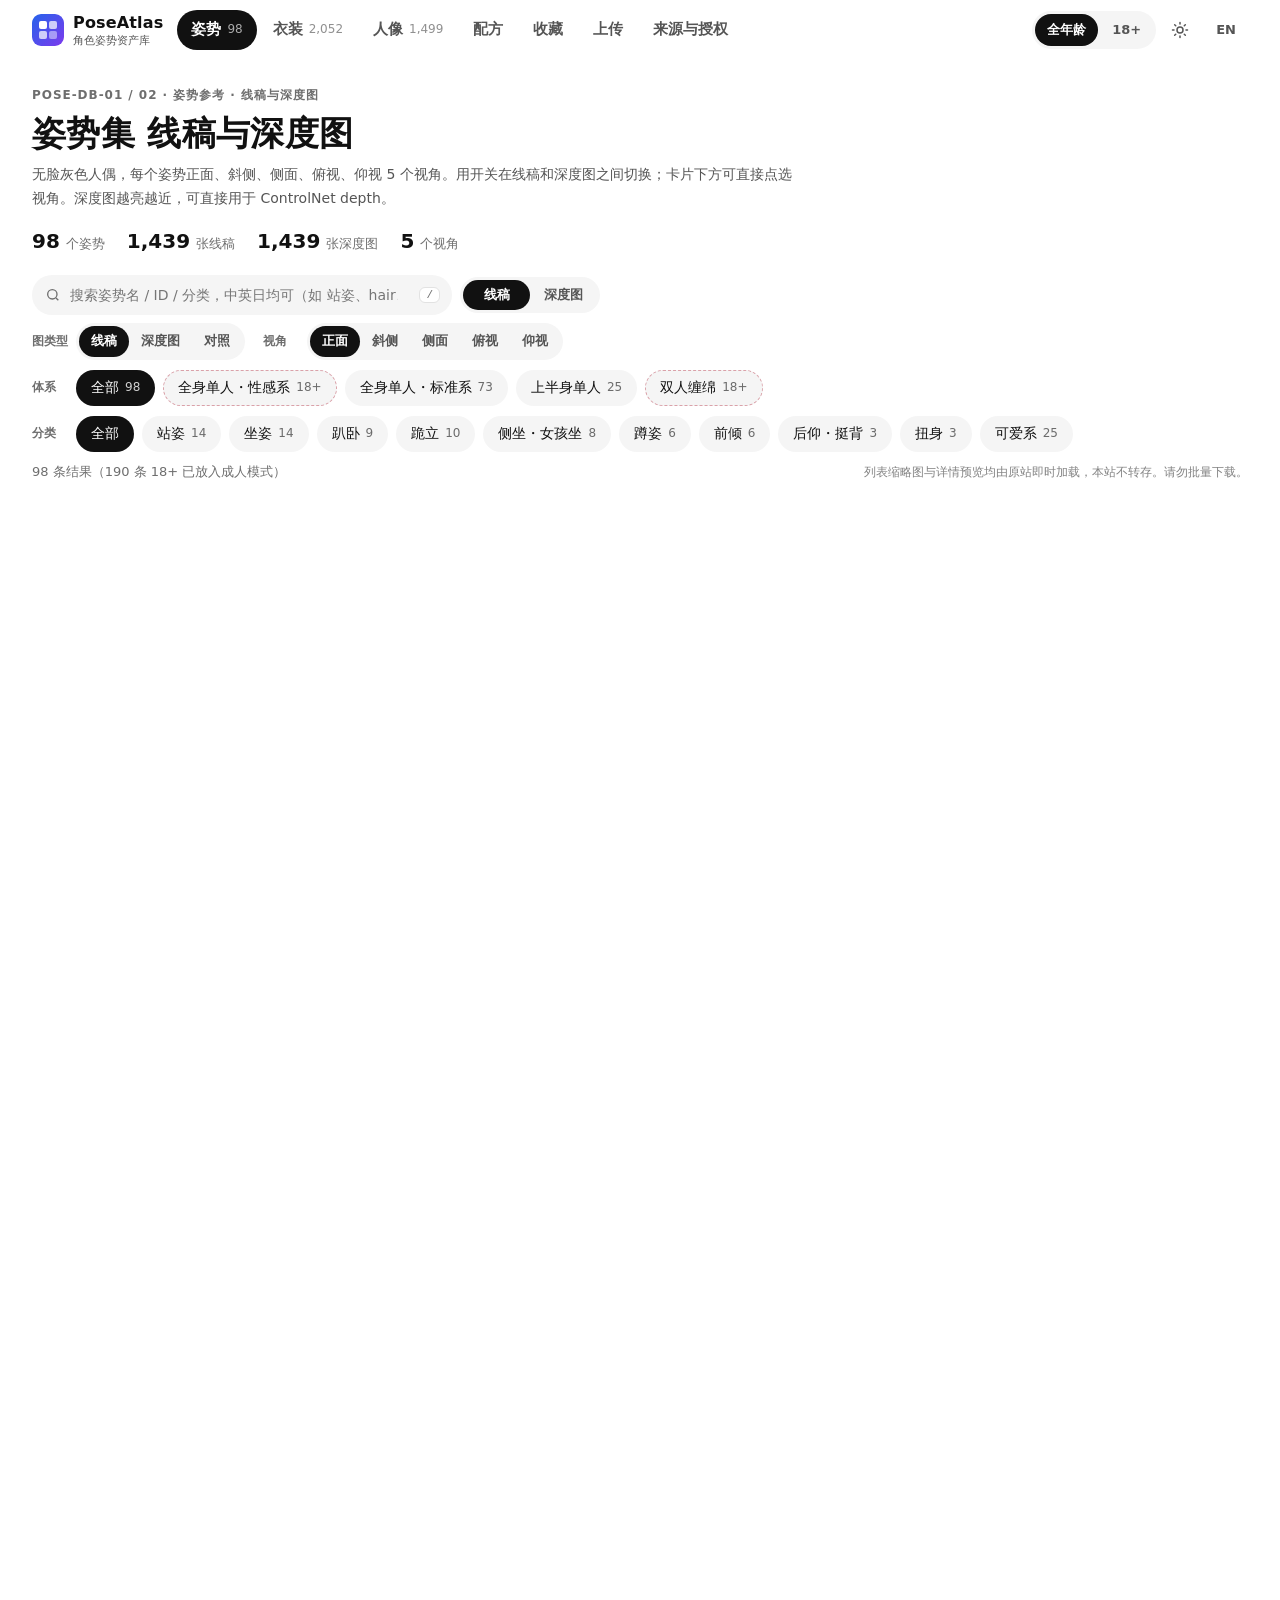
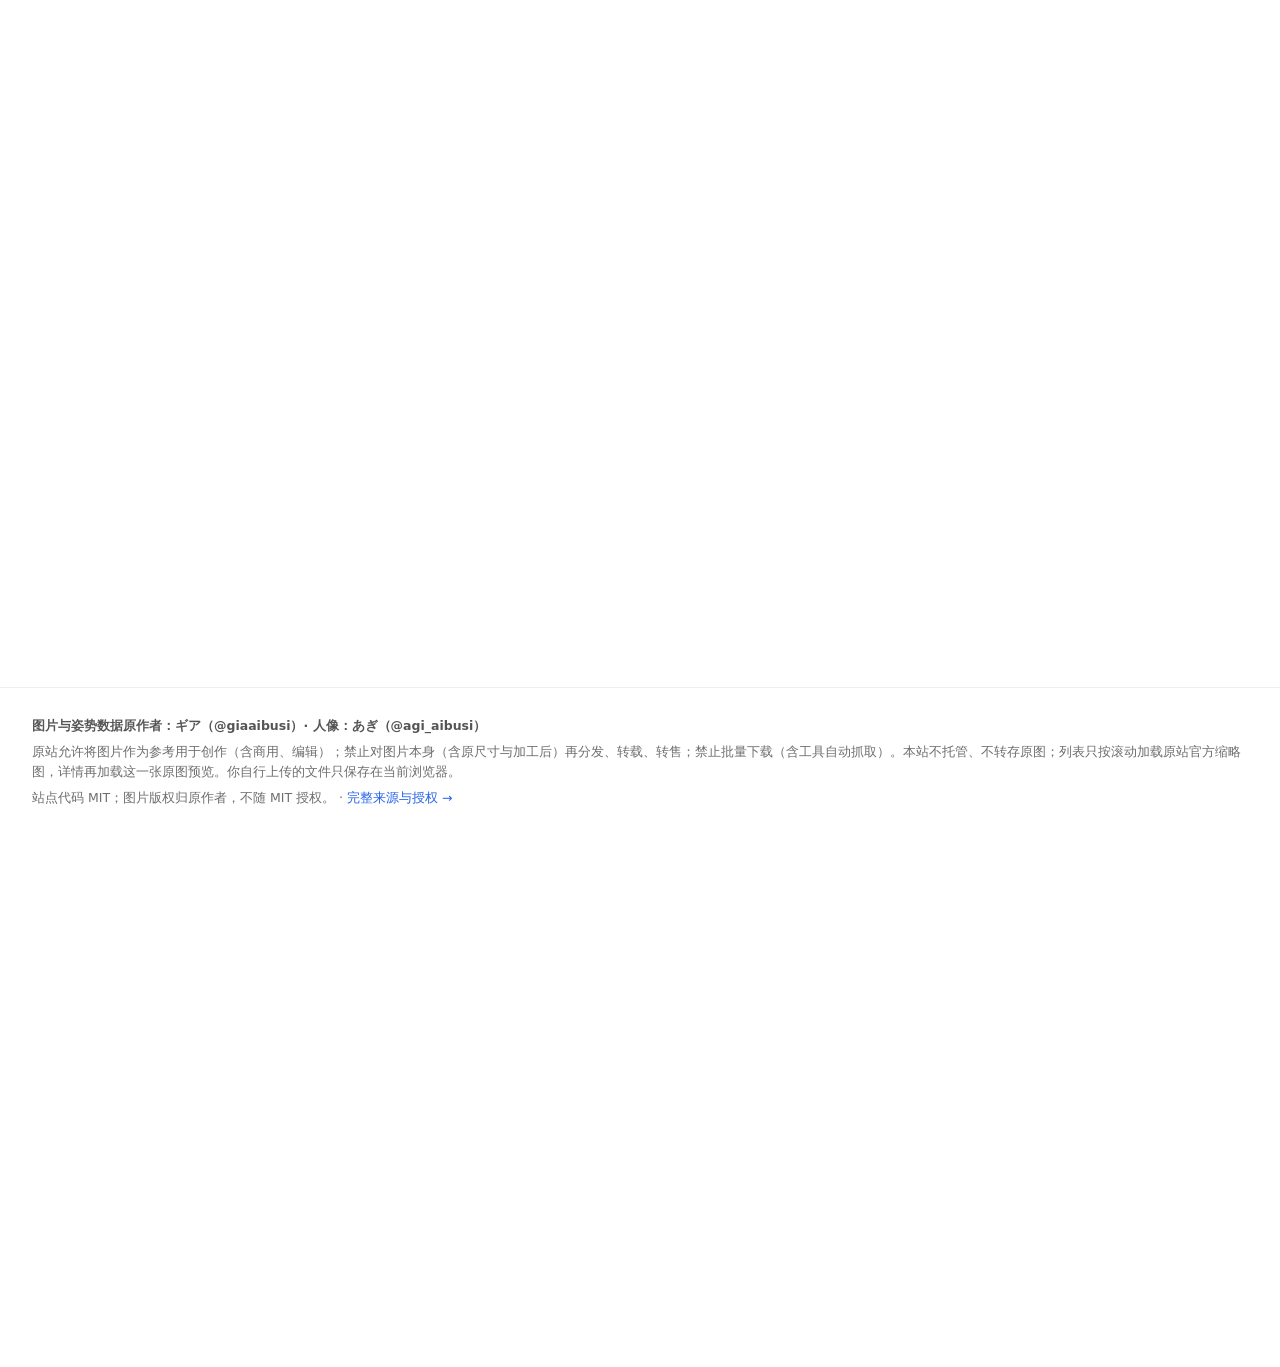
==== commit 9b50bae7: "Restyle the gallery after photoai.life and add 18+ / all-ages modes Light lookbook layout with per-c" ====
--- a/index.html
+++ b/index.html
@@ -1,22 +1,22 @@
 <!doctype html>
-<html lang="zh-CN">
+<html lang="zh-CN" data-theme="light" data-adult="0">
 <head>
 <meta charset="utf-8">
 <meta name="viewport" content="width=device-width,initial-scale=1,viewport-fit=cover">
 <title>PoseAtlas · 角色姿势资产库</title>
-<meta name="description" content="288 组角色姿势（线稿 / 深度图）、2,727 套衣装、1,499 张人像的中英文生图 prompt 索引。列表显示原站官方缩略图，详情加载原图预览；本站不转存原图。">
-<meta name="theme-color" content="#0E0D0B">
+<meta name="description" content="288 组角色姿势（线稿 / 深度图）、2,727 套衣装、1,499 张人像的中英文生图 prompt 索引。全年龄与 18+ 两种模式可切换；列表显示原站官方缩略图，详情加载原图预览。本站不转存原图。">
+<meta name="theme-color" content="#ffffff" id="themeColor">
 <meta name="referrer" content="no-referrer-when-downgrade">
-<meta http-equiv="Content-Security-Policy" content="default-src 'self'; img-src 'self' data: https://ai-pose-gallery.pages.dev https://ai-pose-depth-gallery.pages.dev https://ai-costume-gallery.pages.dev https://ai-costume-anime-gallery.pages.dev https://ai-portrait-gallery.pages.dev; style-src 'self' 'unsafe-inline'; script-src 'self'; connect-src 'none'">
+<meta http-equiv="Content-Security-Policy" content="default-src 'self'; img-src 'self' data: blob: https://ai-pose-gallery.pages.dev https://ai-pose-depth-gallery.pages.dev https://ai-costume-gallery.pages.dev https://ai-costume-anime-gallery.pages.dev https://ai-portrait-gallery.pages.dev; style-src 'self' 'unsafe-inline'; script-src 'self'; connect-src 'none'">
 <link rel="icon" href="assets/favicon.svg" type="image/svg+xml">
 <link rel="stylesheet" href="assets/css/app.css">
 </head>
 <body>
 <a class="skip" href="#main">跳到内容</a>
-<header class="top">
+<header class="top" id="top">
   <div class="top-in">
     <a class="brand" href="#poses" aria-label="PoseAtlas">
-      <svg viewBox="0 0 32 32" aria-hidden="true"><circle cx="16" cy="7" r="3.2"/><path d="M16 11v9m0 0-5 8m5-8 5 8M9 14l7-2 7 2"/></svg>
+      <svg viewBox="0 0 64 64" aria-hidden="true"><defs><linearGradient id="g" x1="0" y1="0" x2="1" y2="1"><stop offset="0" stop-color="#2563eb"/><stop offset="1" stop-color="#7c3aed"/></linearGradient></defs><rect width="64" height="64" rx="14" fill="url(#g)"/><rect x="14" y="14" width="16" height="16" rx="4" fill="#fff"/><rect x="34" y="14" width="16" height="16" rx="4" fill="#fff" fill-opacity=".72"/><rect x="14" y="34" width="16" height="16" rx="4" fill="#fff" fill-opacity=".72"/><rect x="34" y="34" width="16" height="16" rx="4" fill="#fff" fill-opacity=".45"/></svg>
       <span><b>PoseAtlas</b><small data-i="brandSub">角色姿势资产库</small></span>
     </a>
     <nav class="tabs" id="tabs" aria-label="主导航">
@@ -25,21 +25,42 @@
       <a href="#portraits" data-tab="portraits"><span data-i="tabPortraits">人像</span><em id="cnt-portraits"></em></a>
       <a href="#recipe" data-tab="recipe"><span data-i="tabRecipe">配方</span><em id="cnt-recipe"></em></a>
       <a href="#favs" data-tab="favs"><span data-i="tabFavs">收藏</span><em id="cnt-favs"></em></a>
+      <a href="#uploads" data-tab="uploads"><span data-i="tabUploads">上传</span><em id="cnt-uploads"></em></a>
       <a href="#about" data-tab="about"><span data-i="tabAbout">来源与授权</span></a>
     </nav>
     <div class="top-act">
-      <button class="pill" id="adultBtn" type="button" aria-pressed="false"></button>
+      <div class="modes" role="group" aria-label="浏览模式">
+        <button type="button" id="modeSafe" aria-pressed="true"><span class="lab" data-i="modeSafe">全年龄</span></button>
+        <button type="button" id="modeAdult" class="ad" aria-pressed="false">18+</button>
+      </div>
+      <button class="pl-adult" id="adultBtn" type="button" role="switch" aria-checked="false"><span class="trk" aria-hidden="true"></span>18+</button>
+      <button class="ic" id="themeBtn" type="button" aria-label="Theme">
+        <svg class="sun" viewBox="0 0 24 24" fill="none" stroke="currentColor" stroke-width="2" stroke-linecap="round" aria-hidden="true"><circle cx="12" cy="12" r="4"/><path d="M12 2v2M12 20v2M2 12h2M20 12h2M4.9 4.9l1.4 1.4M17.7 17.7l1.4 1.4M19.1 4.9l-1.4 1.4M6.3 17.7l-1.4 1.4"/></svg>
+        <svg class="moon" viewBox="0 0 24 24" fill="none" stroke="currentColor" stroke-width="2" stroke-linejoin="round" aria-hidden="true"><path d="M21 12.8A9 9 0 1 1 11.2 3a7 7 0 0 0 9.8 9.8z"/></svg>
+      </button>
       <button class="pill" id="langBtn" type="button" aria-label="Language">EN</button>
     </div>
   </div>
 </header>
+<div class="modebar" id="modebar" hidden>
+  <div class="modebar-in">
+    <b data-i="modeOnLabel">当前为 18+ 模式</b>
+    <span data-i="modeOnHint">已显示成人向内容。可在此上传你拥有权利的素材；请勿转存原站图片。</span>
+    <a class="btn" href="#uploads" data-i="modeUpload">去上传</a>
+    <button class="btn ghost" id="modeOff" type="button" data-i="modeBack">返回全年龄</button>
+  </div>
+</div>
 
 <main id="main">
+  <section class="phead" id="phead"></section>
   <section class="toolbar" id="toolbar" hidden>
-    <div class="search">
-      <svg viewBox="0 0 24 24" aria-hidden="true"><circle cx="11" cy="11" r="7"/><path d="m20 20-3.5-3.5"/></svg>
-      <input id="q" type="search" autocomplete="off" spellcheck="false">
-      <kbd>/</kbd>
+    <div class="trow">
+      <div class="search">
+        <svg viewBox="0 0 24 24" aria-hidden="true"><circle cx="11" cy="11" r="7"/><path d="m20 20-3.5-3.5"/></svg>
+        <input id="q" type="search" autocomplete="off" spellcheck="false">
+        <kbd>/</kbd>
+      </div>
+      <button type="button" class="toggle" id="modeToggle" hidden role="switch" aria-checked="false"><span class="t-a" data-i="modeLine">线稿</span><span class="t-b" data-i="modeDepth">深度图</span></button>
     </div>
     <div class="filters" id="filters"></div>
     <div class="resultbar"><span id="resultInfo"></span><span class="hint" id="hint"></span></div>
@@ -53,11 +74,11 @@
 <dialog id="modal" class="modal" aria-labelledby="mTitle"><div class="modal-in" id="modalIn"></div></dialog>
 <dialog id="gate" class="modal gate">
   <div class="modal-in">
-    <h2 data-i="gateTitle">显示 18+ 内容？</h2>
-    <p data-i="gateBody">部分姿势（全身性感系、上半身性感/强调系、双人系）与衣装（内衣・睡衣、性感穿搭）为成人向。确认你已年满 18 周岁，且所在地区允许浏览此类内容。详情中的预览图会从原站加载，请勿批量下载。</p>
+    <h2 data-i="gateTitle">进入 18+ 模式？</h2>
+    <p data-i="gateBody">18+ 模式会显示全身性感系、上半身性感/强调系、双人系姿势，以及内衣・睡衣、性感穿搭等成人向内容，并开放上传入口。请确认你已年满 18 周岁，且所在地区允许浏览此类内容。全年龄模式可随时切回。请勿批量下载原站图片。</p>
     <div class="row end">
-      <button class="btn ghost" id="gateNo" type="button" data-i="gateNo">保持隐藏</button>
-      <button class="btn warn" id="gateYes" type="button" data-i="gateYes">我已年满 18 岁，显示</button>
+      <button class="btn ghost" id="gateNo" type="button" data-i="gateNo">留在全年龄</button>
+      <button class="btn warn" id="gateYes" type="button" data-i="gateYes">我已年满 18 岁，进入 18+ 模式</button>
     </div>
   </div>
 </dialog>
--- a/assets/css/app.css
+++ b/assets/css/app.css
@@ -1,206 +1,242 @@
 :root{
-  --bg:#0E0D0B;
-  --bg2:#151310;
-  --card:#191714;
-  --card2:#211E1A;
-  --line:#2C2923;
-  --line2:#3D3930;
-  --tx:#F4EFE6;
-  --tx2:#B8B1A4;
-  --tx3:#8A8478;
-  --ac:#C9A36A;
-  --ac2:#A8884E;
-  --ok:#7BC4A0;
-  --warn:#E08A5C;
-  --adult:#C45C6A;
-  --paper:#EDE6D8;
-  --r:14px;
-  --r2:8px;
-  --sh:0 18px 44px rgba(0,0,0,.45);
-  --serif:"Palatino Linotype",Palatino,"Iowan Old Style","Songti SC","Noto Serif SC","Source Han Serif SC",Georgia,serif;
-  --f:"Avenir Next","Segoe UI","PingFang SC","Hiragino Sans GB","Noto Sans SC","Microsoft YaHei",system-ui,sans-serif;
-  --mono:"SFMono-Regular",ui-monospace,Menlo,Consolas,monospace;
+  --sans:system-ui,-apple-system,BlinkMacSystemFont,"Segoe UI","PingFang SC","Hiragino Sans GB","Noto Sans SC","Microsoft YaHei",sans-serif;
+  --mono:ui-monospace,SFMono-Regular,Menlo,Consolas,monospace;
+  --bg:#fff;--bg2:#fff;--sf:#f5f5f5;--sf2:#ebebeb;--tx:#111;--tx2:#555;--mu:#6e6e6e;
+  --line:#efefef;--line2:#e2e2e2;
+  --ac:#2563eb;--ac2:#7c3aed;--on-ac:#fff;--sel:#111;--on-sel:#fff;--imgbg:#f3f3f3;
+  --scrim:rgba(17,17,17,.5);--adult:#c45c6a;
+  --grad:linear-gradient(120deg,#2563eb,#7c3aed);
+  --sh1:0 1px 3px rgba(0,0,0,.08);--sh2:0 6px 24px rgba(0,0,0,.08);--sh3:0 24px 64px rgba(0,0,0,.2);
+  --r:16px;--w:1600px;--gut:clamp(14px,3vw,32px);--bar:60px;--ease:cubic-bezier(.2,.7,.2,1);
+  color-scheme:light;
+}
+html[data-theme="dark"]{
+  --bg:#111;--bg2:#1b1b1b;--sf:#222;--sf2:#2c2c2c;--tx:#f2f2f2;--tx2:#bdbdbd;--mu:#9a9a9a;
+  --line:#262626;--line2:#353535;
+  --ac:#7aa2ff;--ac2:#b794ff;--on-ac:#0b1220;--sel:#f2f2f2;--on-sel:#111;--imgbg:#1e1e1e;
+  --scrim:rgba(0,0,0,.7);--adult:#e07a86;
+  --grad:linear-gradient(120deg,#7aa2ff,#b794ff);
+  --sh1:0 1px 3px rgba(0,0,0,.4);--sh2:0 6px 24px rgba(0,0,0,.45);--sh3:0 24px 64px rgba(0,0,0,.7);
+  color-scheme:dark;
 }
 *{box-sizing:border-box}
-html{color-scheme:dark;scroll-padding-top:140px}
-body{margin:0;background:
-  radial-gradient(900px 480px at 88% -8%,rgba(201,163,106,.12),transparent 55%),
-  radial-gradient(700px 420px at -8% 0,rgba(80,60,30,.18),transparent 50%),
-  var(--bg);
-  background-attachment:fixed;color:var(--tx);font:14.5px/1.6 var(--f);-webkit-font-smoothing:antialiased;min-height:100vh}
+html{scroll-padding-top:140px}
+body{margin:0;background:var(--bg);color:var(--tx);font:14.5px/1.6 var(--sans);-webkit-font-smoothing:antialiased;min-height:100vh;transition:background-color .2s,color .2s}
 a{color:var(--ac);text-decoration:none}a:hover{text-decoration:underline}
-button,input,select{font:inherit;color:inherit}
+button,input,select,textarea{font:inherit;color:inherit}
 svg{display:block}
-.skip{position:absolute;left:-999px;top:8px;background:var(--ac2);color:#1a140c;padding:6px 12px;border-radius:8px;z-index:99}.skip:focus{left:8px}
+.skip{position:absolute;left:-999px;top:8px;background:var(--sel);color:var(--on-sel);padding:6px 12px;border-radius:8px;z-index:99}.skip:focus{left:8px}
 :focus-visible{outline:2px solid var(--ac);outline-offset:2px}
 
 /* header */
-.top{position:sticky;top:0;z-index:30;background:rgba(14,13,11,.82);backdrop-filter:saturate(1.2) blur(16px);-webkit-backdrop-filter:saturate(1.2) blur(16px);border-bottom:1px solid var(--line)}
-.top-in{max-width:1480px;margin:auto;display:flex;align-items:center;gap:20px;padding:12px 24px}
-.brand{display:flex;align-items:center;gap:12px;color:var(--tx);text-decoration:none!important;flex:none}
-.brand svg{width:32px;height:32px;padding:5px;border-radius:9px;background:linear-gradient(160deg,#2A2418,#141210);fill:none;stroke:var(--ac);stroke-width:2.1;stroke-linecap:round;stroke-linejoin:round}
-.brand svg circle{fill:none}
+.top{position:sticky;top:0;z-index:40;background:var(--bg);transition:background-color .2s,box-shadow .2s}
+.top.stuck{background:color-mix(in srgb,var(--bg) 86%,transparent);backdrop-filter:saturate(180%) blur(14px);-webkit-backdrop-filter:saturate(180%) blur(14px);box-shadow:0 1px 0 var(--line)}
+.top-in{max-width:var(--w);margin:0 auto;padding:0 var(--gut);height:var(--bar);display:flex;align-items:center;gap:14px}
+.brand{flex:none;display:flex;align-items:center;gap:9px;height:44px;color:var(--tx);text-decoration:none!important;font-weight:800;font-size:16px}
+.brand svg{width:32px;height:32px;border-radius:9px}
 .brand span{display:flex;flex-direction:column;line-height:1.15}
-.brand b{font-family:var(--serif);font-size:18px;font-weight:600;letter-spacing:.04em}
-.brand small{font-size:11px;color:var(--tx3);letter-spacing:.12em;text-transform:uppercase}
-.tabs{display:flex;gap:2px;overflow-x:auto;scrollbar-width:none;flex:1;min-width:0}.tabs::-webkit-scrollbar{display:none}
-.tabs a{display:flex;align-items:center;gap:6px;padding:8px 14px;border-radius:999px;color:var(--tx2);white-space:nowrap;text-decoration:none;transition:.15s}
-.tabs a:hover{color:var(--tx)}
-.tabs a.on{color:var(--tx);background:transparent;box-shadow:none;position:relative}
-.tabs a.on::after{content:"";position:absolute;left:14px;right:14px;bottom:3px;height:1px;background:var(--ac)}
-.tabs em{font-style:normal;font-size:11px;color:var(--tx3);font-variant-numeric:tabular-nums}
+.brand b{letter-spacing:.01em}
+.brand small{margin-top:2px;font-size:10.5px;font-weight:500;color:var(--tx2);letter-spacing:0;text-transform:none}
+.tabs{flex:1 1 auto;min-width:0;display:flex;gap:2px;overflow-x:auto;scrollbar-width:none}.tabs::-webkit-scrollbar{display:none}
+.tabs a{flex:none;display:flex;align-items:center;gap:6px;height:40px;padding:0 14px;border-radius:999px;color:var(--tx2);text-decoration:none!important;font-size:14.5px;font-weight:600;white-space:nowrap;transition:background-color .15s,color .15s}
+.tabs a:hover{color:var(--tx);background:var(--sf)}
+.tabs a.on{background:var(--sel);color:var(--on-sel)}
+.tabs a.on::after{display:none}
+.tabs em{font-style:normal;font-size:12px;font-weight:500;opacity:.65;font-variant-numeric:tabular-nums}
 .tabs em:empty{display:none}
-.top-act{display:flex;gap:8px;flex:none}
-.pill{border:1px solid var(--line2);background:transparent;padding:6px 13px;border-radius:999px;cursor:pointer;font-size:12px;color:var(--tx2);letter-spacing:.04em;transition:.15s}
-.pill:hover{color:var(--tx);border-color:var(--ac)}
-.pill[aria-pressed=true]{border-color:rgba(196,92,106,.6);color:#f0c4cb;background:rgba(196,92,106,.12)}
-
-main{max-width:1480px;margin:auto;padding:20px 24px 48px}
-.toolbar{position:sticky;top:61px;z-index:20;padding:14px 0 10px;background:linear-gradient(var(--bg) 72%,transparent)}
-.search{position:relative;display:flex;align-items:center}
-.search svg{position:absolute;left:16px;width:18px;height:18px;fill:none;stroke:var(--tx3);stroke-width:2}
-.search input{width:100%;height:48px;padding:0 48px 0 44px;border-radius:12px;border:1px solid var(--line2);background:var(--card);outline:none;font-size:15px;transition:.15s}
-.search input:focus{border-color:var(--ac);box-shadow:0 0 0 3px rgba(201,163,106,.18)}
-.search kbd{position:absolute;right:14px;font:11px var(--mono);color:var(--tx3);border:1px solid var(--line2);border-radius:6px;padding:1px 7px}
-.filters{display:flex;flex-direction:column;gap:8px;margin-top:12px}
-.frow{display:flex;align-items:center;gap:6px;overflow-x:auto;scrollbar-width:thin;padding-bottom:2px}
-.frow>label{font-size:11px;color:var(--tx3);min-width:44px;flex:none;letter-spacing:.08em;text-transform:uppercase}
-.chip{flex:none;border:1px solid transparent;background:transparent;color:var(--tx2);padding:5px 11px;border-radius:999px;cursor:pointer;font-size:12.5px;transition:.12s;display:inline-flex;gap:6px;align-items:center}
-.chip:hover{color:var(--tx)}
-.chip.on{border-color:rgba(201,163,106,.45);background:rgba(201,163,106,.1);color:var(--tx)}
-.chip .n{color:var(--tx3);font-size:11px;font-variant-numeric:tabular-nums}
-.chip .sw{width:11px;height:11px;border-radius:50%;box-shadow:inset 0 0 0 1px rgba(255,255,255,.25)}
-.chip.adult{border-style:dashed;border-color:var(--line2)}
-.seg{display:inline-flex;flex:none;background:var(--bg2);border:1px solid var(--line);border-radius:999px;padding:3px}
-.seg button{border:0;background:none;padding:5px 12px;border-radius:999px;cursor:pointer;color:var(--tx2);font-size:12.5px}
-.seg button.on{background:var(--card2);color:var(--tx);box-shadow:inset 0 0 0 1px rgba(201,163,106,.35)}
-select.sel{flex:none;background:var(--bg2);border:1px solid var(--line);border-radius:999px;padding:5px 10px;font-size:12.5px;max-width:260px}
-.resultbar{display:flex;justify-content:space-between;gap:16px;font-size:12px;color:var(--tx3);margin-top:10px;align-items:baseline}
-.hint{text-align:right;max-width:52%;font-size:11.5px;line-height:1.45;opacity:.85}
-
-/* grid — image first, lookbook proportion */
-.grid{display:grid;grid-template-columns:repeat(auto-fill,minmax(210px,1fr));gap:20px 16px}
-.card{position:relative;display:flex;flex-direction:column;background:var(--card);border:1px solid var(--line);border-radius:var(--r);overflow:hidden;transition:transform .18s ease,border-color .18s,box-shadow .18s;cursor:pointer;content-visibility:auto;contain-intrinsic-size:360px}
-.card:hover{transform:translateY(-3px);border-color:rgba(201,163,106,.45);box-shadow:var(--sh)}
-.vis{position:relative;aspect-ratio:3/4;display:grid;place-items:center;overflow:hidden;background:#161410}
-.vis.line{background:var(--paper)}
-.vis.depth{background:#11100E}
-.vis.cmp{display:grid;grid-template-columns:1fr 1fr;place-items:stretch;background:#161410}
-.vis .thumb{position:absolute;inset:0;width:100%;height:100%;object-fit:contain;display:block;background:transparent}
-.vis.cmp .thumb{position:relative;inset:auto}
-.vis.cmp .thumb.half{width:100%;height:100%;object-fit:cover}
-.vis .fig{width:44%;height:72%;fill:none;stroke:rgba(201,163,106,.55);stroke-width:2.2;stroke-linecap:round;stroke-linejoin:round}
-.vis.depth .fig{stroke:#fff;filter:drop-shadow(0 0 10px rgba(255,255,255,.5))}
-.vis .no{position:absolute;left:10px;bottom:8px;font:500 13px/1 var(--mono);letter-spacing:.04em;color:rgba(14,13,11,.7);background:rgba(237,230,216,.82);padding:3px 7px;border-radius:4px}
-.vis.depth .no,.vis.cmp .no,.vis.cos .no,.vis.por .no{color:rgba(244,239,230,.92);background:rgba(14,13,11,.55)}
-.vis .tag{position:absolute;top:10px;left:10px;font-size:10.5px;padding:3px 8px;border-radius:999px;background:rgba(14,13,11,.55);color:#EDE6D8;letter-spacing:.04em}
-.vis .angs{position:absolute;right:10px;bottom:10px;display:flex;gap:3px}
-.vis .angs i{width:6px;height:6px;border-radius:50%;background:rgba(14,13,11,.35)}
-.vis.depth .angs i,.vis.cmp .angs i{background:rgba(255,255,255,.55)}
-.vis .angs i.x{background:transparent;box-shadow:inset 0 0 0 1px rgba(14,13,11,.35)}
-.vis.depth .angs i.x,.vis.cmp .angs i.x{box-shadow:inset 0 0 0 1px rgba(255,255,255,.45)}
-.vis .angs i.cur{background:var(--ac);box-shadow:0 0 0 2px rgba(201,163,106,.35)}
-.vis.is-fail{background:var(--card2)}
+.top-act{display:flex;align-items:center;gap:4px;flex:none;margin-left:auto}
+.modes{display:inline-flex;align-items:center;gap:2px;background:var(--sf);border-radius:999px;padding:3px}
+.modes button{border:0;background:transparent;height:32px;padding:0 12px;border-radius:999px;cursor:pointer;font-size:13px;font-weight:600;color:var(--tx2)}
+.modes button[aria-pressed="true"]{background:var(--sel);color:var(--on-sel)}
+.modes button.ad[aria-pressed="true"]{background:var(--adult);color:#fff}
+.pl-adult{display:inline-flex;align-items:center;gap:7px;height:40px;padding:0 10px 0 6px;border:0;border-radius:999px;background:transparent;color:var(--tx2);font-size:13px;font-weight:700;cursor:pointer}
+.pl-adult:hover{background:var(--sf);color:var(--tx)}
+.pl-adult .trk{position:relative;width:32px;height:18px;border-radius:999px;background:var(--sf2);transition:background-color .2s}
+.pl-adult .trk::after{content:"";position:absolute;top:2px;left:2px;width:14px;height:14px;border-radius:50%;background:#fff;box-shadow:var(--sh1);transition:transform .22s var(--ease)}
+.pl-adult[aria-checked="true"]{color:var(--tx)}
+.pl-adult[aria-checked="true"] .trk{background:var(--ac)}
+.pl-adult[aria-checked="true"] .trk::after{transform:translateX(14px)}
+.ic{width:40px;height:40px;border:0;border-radius:999px;background:transparent;cursor:pointer;display:grid;place-items:center;color:var(--tx2)}
+.ic:hover{background:var(--sf);color:var(--tx)}
+.ic svg{width:18px;height:18px}
+html[data-theme="dark"] .ic .sun,html:not([data-theme="dark"]) .ic .moon{display:none}
+.pill{border:0;background:transparent;height:40px;padding:0 12px;border-radius:999px;cursor:pointer;font-size:13px;font-weight:700;color:var(--tx2)}
+.pill:hover{background:var(--sf);color:var(--tx)}
+
+.modebar{display:none;background:#111;color:#f2f2f2;font-size:13px}
+html[data-adult="1"] .modebar{display:block}
+.modebar-in{max-width:var(--w);margin:0 auto;padding:8px var(--gut);display:flex;align-items:center;gap:12px;flex-wrap:wrap}
+.modebar b{font-size:12px;letter-spacing:.08em;text-transform:uppercase}
+.modebar .btn{height:30px;padding:0 12px;font-size:12px;background:#fff;color:#111}
+.modebar .btn.ghost{background:transparent;color:#fff;box-shadow:inset 0 0 0 1px #444}
+
+main{max-width:var(--w);margin:0 auto;padding:0 var(--gut) 48px}
+.phead{padding:26px 0 8px}
+.phead .eyebrow{margin:0 0 8px;font-size:12px;font-weight:600;letter-spacing:.08em;color:var(--mu);text-transform:uppercase}
+.phead h1{margin:0;font-size:clamp(24px,3.2vw,34px);line-height:1.2;font-weight:800;letter-spacing:.01em}
+.phead .lead{margin:8px 0 0;max-width:760px;color:var(--tx2);font-size:14px;line-height:1.75}
+.stats{display:flex;flex-wrap:wrap;gap:6px 22px;margin:14px 0 0;padding:0;list-style:none}
+.stats li{display:flex;align-items:baseline;gap:6px;font-size:13px;color:var(--mu)}
+.stats b{font-size:20px;font-weight:800;color:var(--tx);font-variant-numeric:tabular-nums}
+
+.toolbar{position:sticky;top:var(--bar);z-index:30;padding:10px 0;background:var(--bg);margin:0 calc(-1 * var(--gut));padding-left:var(--gut);padding-right:var(--gut)}
+.toolbar.stuck{box-shadow:0 1px 0 var(--line)}
+.search{position:relative;display:flex;align-items:center;flex:1 1 260px;max-width:420px}
+.search svg{position:absolute;left:13px;width:16px;height:16px;stroke:var(--mu);fill:none;stroke-width:2;pointer-events:none}
+.search input{width:100%;height:40px;padding:0 40px 0 38px;border:0;border-radius:999px;background:var(--sf);outline:none;font-size:14px}
+.search input:focus{box-shadow:0 0 0 2px var(--ac)}
+.search kbd{position:absolute;right:12px;font:11px var(--mono);color:var(--mu);border:1px solid var(--line2);border-radius:6px;padding:1px 6px;background:var(--bg)}
+.trow{display:flex;align-items:center;gap:8px;min-width:0;flex-wrap:wrap;margin-bottom:8px}
+.toggle{position:relative;display:inline-grid;grid-template-columns:1fr 1fr;align-items:center;height:36px;padding:3px;border:0;border-radius:999px;background:var(--sf);cursor:pointer;font-size:13px;font-weight:600;color:var(--tx2)}
+.toggle span{position:relative;z-index:1;padding:0 14px;text-align:center}
+.toggle::before{content:"";position:absolute;top:3px;bottom:3px;left:3px;width:calc(50% - 3px);border-radius:999px;background:var(--sel);transition:transform .25s var(--ease)}
+.toggle[aria-checked="true"]::before{transform:translateX(100%)}
+.toggle[aria-checked="true"] .t-b, .toggle:not([aria-checked="true"]) .t-a{color:var(--on-sel)}
+.filters{display:flex;flex-direction:column;gap:8px}
+.frow{display:flex;align-items:center;gap:8px;overflow-x:auto;scrollbar-width:thin;padding-bottom:2px}
+.frow>label{font-size:12px;color:var(--mu);min-width:36px;flex:none;font-weight:600}
+.chip{flex:none;display:inline-flex;align-items:center;gap:6px;height:36px;padding:0 15px;border:0;border-radius:999px;background:var(--sf);color:var(--tx);font-size:13.5px;font-weight:500;cursor:pointer;white-space:nowrap;transition:background-color .15s,color .15s}
+.chip:hover{background:var(--sf2)}
+.chip.on{background:var(--sel);color:var(--on-sel)}
+.chip .n{font-size:12px;opacity:.6;font-variant-numeric:tabular-nums}
+.chip.on .n{opacity:.8}
+.chip .sw{width:11px;height:11px;border-radius:50%;box-shadow:inset 0 0 0 1px rgba(0,0,0,.15)}
+.chip.adult{outline:1px dashed color-mix(in srgb,var(--adult) 55%,transparent);outline-offset:-1px}
+.seg{display:inline-flex;flex:none;background:var(--sf);border-radius:999px;padding:3px}
+.seg button{border:0;background:none;padding:5px 12px;border-radius:999px;cursor:pointer;color:var(--tx2);font-size:13px;font-weight:600}
+.seg button.on{background:var(--sel);color:var(--on-sel)}
+select.sel{flex:none;background:var(--sf);border:0;border-radius:999px;padding:8px 12px;font-size:13px;max-width:260px}
+.resultbar{display:flex;justify-content:space-between;gap:16px;font-size:13px;color:var(--mu);margin-top:8px;align-items:baseline}
+.hint{text-align:right;max-width:52%;font-size:12px;line-height:1.45;opacity:.85}
+
+/* cards — lookbook */
+.grid{display:grid;grid-template-columns:repeat(auto-fill,minmax(220px,1fr));gap:22px 16px}
+.card{min-width:0;cursor:pointer;outline:none;display:flex;flex-direction:column;background:transparent;border:0;border-radius:0;content-visibility:auto;contain-intrinsic-size:360px}
+.card:hover{transform:none;border:0;box-shadow:none}
+.vis{position:relative;aspect-ratio:3/4;overflow:hidden;border-radius:var(--r);background:var(--imgbg);transition:transform .3s var(--ease),box-shadow .3s;display:block}
+.vis.cmp{display:grid;grid-template-columns:1fr 1fr}
+.card:hover .vis{transform:translateY(-3px);box-shadow:var(--sh2)}
+.vis .thumb{display:block;width:100%;height:100%;object-fit:contain;position:absolute;inset:0}
+.vis.cmp .thumb{position:relative;inset:auto;object-fit:cover}
+html:not([data-theme="dark"]) .vis.line .thumb,
+html:not([data-theme="dark"]) .strip img{mix-blend-mode:multiply}
+.vis .tag{display:none}
+.badge,.vis .no{position:absolute;left:10px;top:10px;padding:2px 9px;border-radius:999px;background:rgba(255,255,255,.88);color:#333;font-size:11.5px;font-weight:600;font-variant-numeric:tabular-nums;bottom:auto}
+html[data-theme="dark"] .badge,html[data-theme="dark"] .vis .no{background:rgba(20,20,20,.72);color:#f2f2f2}
+.vis .angs{display:none}
+.b18{position:absolute;top:10px;right:10px;font:700 10px/1 var(--sans);padding:4px 7px;border-radius:6px;background:var(--adult);color:#fff;letter-spacing:.3px;z-index:1}
+.vis.is-fail{background:var(--sf2)}
 .vis.is-fail .thumb{opacity:0}
-.b18{position:absolute;top:10px;right:10px;font:700 10px/1 var(--f);padding:4px 7px;border-radius:6px;background:var(--adult);color:#fff;letter-spacing:.3px;z-index:1}
-.body{padding:12px 12px 6px;display:flex;flex-direction:column;gap:3px;flex:1}
-.ttl{font-family:var(--serif);font-weight:600;font-size:16px;line-height:1.35;display:-webkit-box;-webkit-line-clamp:2;-webkit-box-orient:vertical;overflow:hidden}
-.sub{font-size:12px;color:var(--tx3);display:-webkit-box;-webkit-line-clamp:2;-webkit-box-orient:vertical;overflow:hidden}
-.meta{display:flex;flex-wrap:wrap;gap:4px;margin-top:6px}
-.meta span{font-size:10.5px;color:var(--tx3);border:1px solid var(--line);padding:1px 7px;border-radius:999px;letter-spacing:.02em}
-.acts{display:flex;gap:6px;padding:10px 12px 12px}
-.acts .btn{flex:1;padding:6px 6px;font-size:11.5px}
-.btn{display:inline-flex;align-items:center;justify-content:center;gap:6px;border:1px solid var(--line2);background:transparent;color:var(--tx);padding:8px 14px;border-radius:8px;cursor:pointer;font-size:13px;text-decoration:none!important;transition:.12s;white-space:nowrap}
-.btn:hover{border-color:var(--ac);color:var(--tx);background:rgba(201,163,106,.08)}
-.btn.pri{background:var(--ac);border-color:transparent;color:#1A140C;font-weight:600}
-.btn.pri:hover{background:#D4B57C;filter:none}
-.btn.ghost{background:transparent}
-.btn.warn{background:var(--adult);border-color:transparent;color:#fff}
-.btn.ok{border-color:rgba(123,196,160,.55)!important;color:var(--ok)!important;background:rgba(123,196,160,.1)!important}
-.btn.sm{padding:5px 10px;font-size:12px;border-radius:7px}
-.btn svg{width:14px;height:14px;fill:none;stroke:currentColor;stroke-width:2}
-.more{display:flex;justify-content:center;padding:24px;color:var(--tx3);font-size:12px}
-.empty{text-align:center;padding:80px 20px;color:var(--tx2)}.empty b{display:block;font-family:var(--serif);font-size:22px;color:var(--tx);margin-bottom:6px}
-
-.vis.cos,.vis.por{background:#161410}
-.vis.cos .swatch{position:absolute;inset:0;opacity:.9}
-.vis.cos .kw{position:relative;padding:16px;font:500 12.5px/1.55 var(--mono);color:rgba(255,255,255,.92);text-shadow:0 1px 6px rgba(0,0,0,.5);text-align:center;display:-webkit-box;-webkit-line-clamp:5;-webkit-box-orient:vertical;overflow:hidden}
-
-/* modal */
+.info,.body{padding:8px 4px 0;min-width:0}
+.ttl,.info h3,.body .ttl{margin:0;font-size:14px;font-weight:600;line-height:1.4;overflow:hidden;text-overflow:ellipsis;white-space:nowrap;font-family:var(--sans);display:block;-webkit-line-clamp:unset}
+.sub{margin-top:2px;font-size:12px;color:var(--mu);overflow:hidden;text-overflow:ellipsis;white-space:nowrap;display:block;-webkit-line-clamp:unset}
+.meta{display:none}
+.acts{display:none}
+.strip{display:grid;grid-template-columns:repeat(5,1fr);gap:4px;margin-top:6px}
+.strip button{position:relative;padding:0;border:0;border-radius:8px;overflow:hidden;background:var(--imgbg);aspect-ratio:3/4;cursor:pointer;outline:2px solid transparent;outline-offset:-2px;transition:outline-color .15s}
+.strip button img{width:100%;height:100%;object-fit:contain;display:block}
+.strip button:hover,.strip button.on{outline-color:var(--sel)}
+.strip button.x{opacity:.35;pointer-events:none}
+.more{display:flex;justify-content:center;padding:24px;color:var(--mu);font-size:12px}
+.empty{text-align:center;padding:80px 20px;color:var(--tx2)}.empty b{display:block;font-size:20px;font-weight:800;color:var(--tx);margin-bottom:6px}
+
+/* modal + forms */
 .modal{border:0;padding:0;background:transparent;color:var(--tx);max-width:min(980px,96vw);width:100%;max-height:92vh}
-.modal::backdrop{background:rgba(8,7,6,.78);backdrop-filter:blur(8px)}
-.modal-in{background:var(--card);border:1px solid var(--line2);border-radius:18px;box-shadow:var(--sh);padding:24px;max-height:92vh;overflow:auto}
+.modal::backdrop{background:var(--scrim);backdrop-filter:blur(8px)}
+.modal-in{background:var(--bg2);border:0;border-radius:22px;box-shadow:var(--sh3);padding:24px;max-height:92vh;overflow:auto}
 .modal[open]{animation:pop .18s ease-out}
-@keyframes pop{from{opacity:0;transform:translateY(8px) scale(.985)}to{opacity:1;transform:none}}
+@keyframes pop{from{opacity:0;transform:translateY(8px)}to{opacity:1;transform:none}}
 .mh{display:flex;gap:14px;align-items:flex-start}
-.mh h2{margin:0;font-family:var(--serif);font-size:24px;line-height:1.3;font-weight:600}
+.mh h2{margin:0;font-size:22px;line-height:1.3;font-weight:800}
 .mh .x{margin-left:auto;flex:none}
 .mh .alt{color:var(--tx2);font-size:13px;margin-top:2px}
-.mh .id{font:12px var(--mono);color:var(--tx3);margin-top:6px;display:flex;gap:8px;flex-wrap:wrap;align-items:center}
+.mh .id{font:12px var(--mono);color:var(--mu);margin-top:6px;display:flex;gap:8px;flex-wrap:wrap;align-items:center}
 .row{display:flex;gap:8px;flex-wrap:wrap;align-items:center}.row.end{justify-content:flex-end}
 .msec{margin-top:20px}
-.msec h3{font-size:11px;letter-spacing:.1em;text-transform:uppercase;color:var(--tx3);margin:0 0 10px;font-weight:600}
+.msec h3{font-size:11px;letter-spacing:.1em;text-transform:uppercase;color:var(--mu);margin:0 0 10px;font-weight:600}
 .cmp{display:grid;grid-template-columns:1fr 1fr;gap:14px}
-.src{border:1px solid var(--line);border-radius:14px;padding:14px;background:var(--bg2);display:flex;flex-direction:column;gap:10px}
-.src.on{border-color:rgba(201,163,106,.55);box-shadow:0 0 0 3px rgba(201,163,106,.12)}
-.src .vis{border-radius:10px;border:1px solid var(--line);aspect-ratio:3/4;height:auto;min-height:240px;max-height:min(520px,70vh);background:var(--paper)}
-.src .vis.depth{background:#11100E}
-.src .vis .preview{position:absolute;inset:0;width:100%;height:100%;object-fit:contain;display:block;background:transparent}
-.src .vis .preview-fail{display:none;position:absolute;inset:0;place-items:center;text-align:center;padding:16px;font-size:12.5px;color:var(--tx3);background:var(--card)}
+.src{border:1px solid var(--line2);border-radius:14px;padding:14px;background:var(--sf);display:flex;flex-direction:column;gap:10px}
+.src.on{border-color:var(--ac);box-shadow:0 0 0 3px color-mix(in srgb,var(--ac) 25%,transparent)}
+.src .vis{border-radius:10px;aspect-ratio:3/4;height:auto;min-height:240px;max-height:min(520px,70vh);background:var(--imgbg)}
+.src .vis.depth{background:#111}
+.src .vis .preview{position:absolute;inset:0;width:100%;height:100%;object-fit:contain;display:block}
+html:not([data-theme="dark"]) .src .vis.line .preview{mix-blend-mode:multiply}
+.src .vis .preview-fail{display:none;position:absolute;inset:0;place-items:center;text-align:center;padding:16px;font-size:12.5px;color:var(--mu);background:var(--sf)}
 .src .vis.is-fail .preview-fail{display:grid}
 .src .vis.is-fail .preview{display:none}
-.src .vis .fig{height:80%;width:auto}
-.src h4{margin:0;font-size:13.5px;font-family:var(--serif)}
-.src .note{font-size:11.5px;color:var(--tx3)}
+.src h4{margin:0;font-size:13.5px}
+.src .note{font-size:11.5px;color:var(--mu)}
 .src code{font:11.5px var(--mono);color:var(--tx2);word-break:break-all}
-.prompt{position:relative;border:1px solid var(--line);border-radius:12px;background:#12110E;padding:12px 14px 12px}
-.prompt pre{margin:0;white-space:pre-wrap;word-break:break-word;font:13px/1.65 var(--f);color:var(--tx)}
-.prompt .ph{display:flex;align-items:center;justify-content:space-between;margin-bottom:6px;font-size:12px;color:var(--tx3)}
+.prompt{position:relative;border:1px solid var(--line2);border-radius:12px;background:var(--sf);padding:12px 14px}
+.prompt pre{margin:0;white-space:pre-wrap;word-break:break-word;font:13px/1.65 var(--sans);color:var(--tx)}
+.prompt .ph{display:flex;align-items:center;justify-content:space-between;margin-bottom:6px;font-size:12px;color:var(--mu)}
 .prompts{display:grid;grid-template-columns:1fr 1fr;gap:12px}
-.tip{font-size:12px;color:var(--tx2);background:rgba(201,163,106,.08);border:1px solid rgba(201,163,106,.22);border-radius:10px;padding:8px 12px;margin-top:10px}
-.notice{font-size:12px;color:var(--tx2);background:rgba(201,163,106,.06);border:1px solid var(--line);border-radius:10px;padding:8px 12px}
-.keys{font-size:11.5px;color:var(--tx3);margin-top:14px;text-align:center}
+.tip{font-size:12px;color:var(--tx2);background:var(--sf);border-radius:10px;padding:8px 12px;margin-top:10px}
+.notice{font-size:12px;color:var(--tx2);background:var(--sf);border-radius:10px;padding:8px 12px}
+.keys{font-size:11.5px;color:var(--mu);margin-top:14px;text-align:center}
 .gate .modal-in{max-width:520px;margin:auto}
-.gate h2{margin:0 0 8px;font-family:var(--serif)}
+.gate h2{margin:0 0 8px;font-size:20px;font-weight:800}
 .gate p{color:var(--tx2)}
 
-/* recipe & about */
-.panel{background:var(--card);border:1px solid var(--line);border-radius:var(--r);padding:22px}
-.panel h2{margin:0 0 6px;font-size:22px;font-family:var(--serif);font-weight:600}
+.btn{display:inline-flex;align-items:center;justify-content:center;gap:6px;height:36px;padding:0 16px;border:0;border-radius:999px;background:var(--sf);color:var(--tx);font-size:13.5px;font-weight:600;cursor:pointer;text-decoration:none!important;white-space:nowrap;transition:background-color .15s,color .15s}
+.btn:hover{background:var(--sf2)}
+.btn.pri{background:var(--sel);color:var(--on-sel)}
+.btn.pri:hover{filter:none;background:var(--sel);opacity:.9}
+.btn.ghost{background:transparent}
+.btn.warn{background:var(--adult);color:#fff}
+.btn.ok{background:color-mix(in srgb,#16a34a 18%,var(--sf));color:#15803d}
+.btn.sm{height:30px;padding:0 10px;font-size:12px}
+.btn svg{width:14px;height:14px;fill:none;stroke:currentColor;stroke-width:2}
+
+.panel{background:var(--sf);border:0;border-radius:var(--r);padding:22px}
+.panel h2{margin:0 0 6px;font-size:22px;font-weight:800}
 .panel p.lead{color:var(--tx2);margin:0 0 16px}
 .slots{display:grid;grid-template-columns:repeat(3,1fr);gap:12px}
-.slot{border:1px dashed var(--line2);border-radius:14px;padding:14px;min-height:140px;display:flex;flex-direction:column;gap:6px;background:transparent}
-.slot.full{border-style:solid;background:var(--bg2)}
-.slot .lbl{font-size:11px;color:var(--tx3);text-transform:uppercase;letter-spacing:.08em}
-.slot b{font-size:15px;font-family:var(--serif);font-weight:600}
+.slot{border:1px dashed var(--line2);border-radius:14px;padding:14px;min-height:140px;display:flex;flex-direction:column;gap:6px;background:var(--bg)}
+.slot.full{border-style:solid}
+.slot .lbl{font-size:11px;color:var(--mu);text-transform:uppercase;letter-spacing:.08em}
+.slot b{font-size:15px;font-weight:700}
 .slot .sp{flex:1}
 .about{display:grid;gap:14px}
 .about table{width:100%;border-collapse:collapse;font-size:13px}
 .about th,.about td{text-align:left;padding:8px 10px;border-bottom:1px solid var(--line);vertical-align:top}
-.about th{color:var(--tx3);font-weight:500;font-size:12px;letter-spacing:.06em;text-transform:uppercase}
+.about th{color:var(--mu);font-weight:600;font-size:12px}
 .about ul{margin:6px 0;padding-left:20px;color:var(--tx2)}
-.stats{display:grid;grid-template-columns:repeat(auto-fit,minmax(150px,1fr));gap:10px;margin:12px 0 4px}
-.stat{background:var(--bg2);border:1px solid var(--line);border-radius:12px;padding:12px 14px}
-.stat b{display:block;font-family:var(--serif);font-size:24px;font-variant-numeric:tabular-nums;font-weight:600}.stat span{font-size:12px;color:var(--tx3)}
-
-.foot{border-top:1px solid var(--line);margin-top:36px;padding:28px 24px 44px;color:var(--tx3);font-size:12.5px}
-.foot>div{max-width:1480px;margin:auto;display:grid;gap:6px}
+.about .stats{margin:12px 0 4px}
+.stat{background:var(--bg);border:1px solid var(--line);border-radius:12px;padding:12px 14px}
+.stat b{display:block;font-size:24px;font-variant-numeric:tabular-nums;font-weight:800}.stat span{font-size:12px;color:var(--mu)}
+
+/* upload */
+.upform{display:grid;gap:12px;max-width:720px}
+.upform label{display:grid;gap:6px;font-size:12px;font-weight:600;color:var(--mu)}
+.upform input[type=text],.upform input[type=search],.upform textarea,.upform select{width:100%;border:0;border-radius:12px;background:var(--bg);box-shadow:inset 0 0 0 1px var(--line2);padding:10px 12px;font:inherit;color:var(--tx)}
+.upform textarea{min-height:88px;resize:vertical}
+.updrop{border:1px dashed var(--line2);border-radius:16px;padding:28px 16px;text-align:center;background:var(--bg);color:var(--tx2);cursor:pointer}
+.updrop:hover,.updrop.drag{border-color:var(--ac);background:color-mix(in srgb,var(--ac) 6%,var(--bg))}
+.upprev{display:grid;grid-template-columns:repeat(auto-fill,minmax(96px,1fr));gap:8px;margin-top:10px}
+.upprev img{width:100%;aspect-ratio:3/4;object-fit:cover;border-radius:10px;background:var(--imgbg)}
+.upnote{font-size:12.5px;color:var(--tx2);background:var(--sf);border-radius:12px;padding:12px 14px;line-height:1.65}
+
+.foot{border-top:1px solid var(--line);margin-top:36px;padding:28px var(--gut) 44px;color:var(--mu);font-size:12.5px}
+.foot>div{max-width:var(--w);margin:auto;display:grid;gap:6px}
 .foot b{color:var(--tx2)}
-.toast{position:fixed;left:50%;bottom:28px;transform:translate(-50%,20px);opacity:0;pointer-events:none;background:var(--card2);border:1px solid var(--line2);color:var(--tx);padding:10px 16px;border-radius:12px;box-shadow:var(--sh);font-size:13px;transition:.2s;z-index:100;max-width:min(560px,92vw);text-align:center}
+.toast{position:fixed;left:50%;bottom:28px;transform:translate(-50%,20px);opacity:0;pointer-events:none;background:var(--bg2);border:1px solid var(--line2);color:var(--tx);padding:10px 16px;border-radius:12px;box-shadow:var(--sh3);font-size:13px;transition:.2s;z-index:100;max-width:min(560px,92vw);text-align:center}
 .toast.on{opacity:1;transform:translate(-50%,0)}
 #sentinel{height:1px}
 
 @media (max-width:860px){
-  .top-in{flex-wrap:wrap;gap:8px 12px;padding:8px 14px}
-  .tabs{order:3;flex-basis:100%}
+  .top-in{flex-wrap:wrap;height:auto;gap:0 6px;padding:8px var(--gut)}
+  .tabs{order:3;flex-basis:100%;padding:0 0 8px}
   .top-act{margin-left:auto}
-  .toolbar{position:static;padding-top:4px}
-  main{padding:10px 14px 30px}
+  .toolbar{position:static;margin:0;padding:4px 0 10px}
+  .trow .search{flex:1 1 auto;max-width:none}
   .cmp,.prompts,.slots{grid-template-columns:1fr}
-  .grid{grid-template-columns:repeat(auto-fill,minmax(150px,1fr));gap:12px 10px}
-  .acts{flex-wrap:wrap}
-  .modal-in{padding:16px;border-radius:16px}
+  .grid{grid-template-columns:repeat(auto-fill,minmax(150px,1fr));gap:16px 10px}
   .hint{display:none}
-  .ttl{font-size:14.5px}
+  .phead{padding-top:16px}
+  .phead h1{font-size:23px}
+  .modes .lab{display:none}
 }
 @media (prefers-reduced-motion:reduce){*{animation:none!important;transition:none!important}}
+
+.pl-adult{display:none}
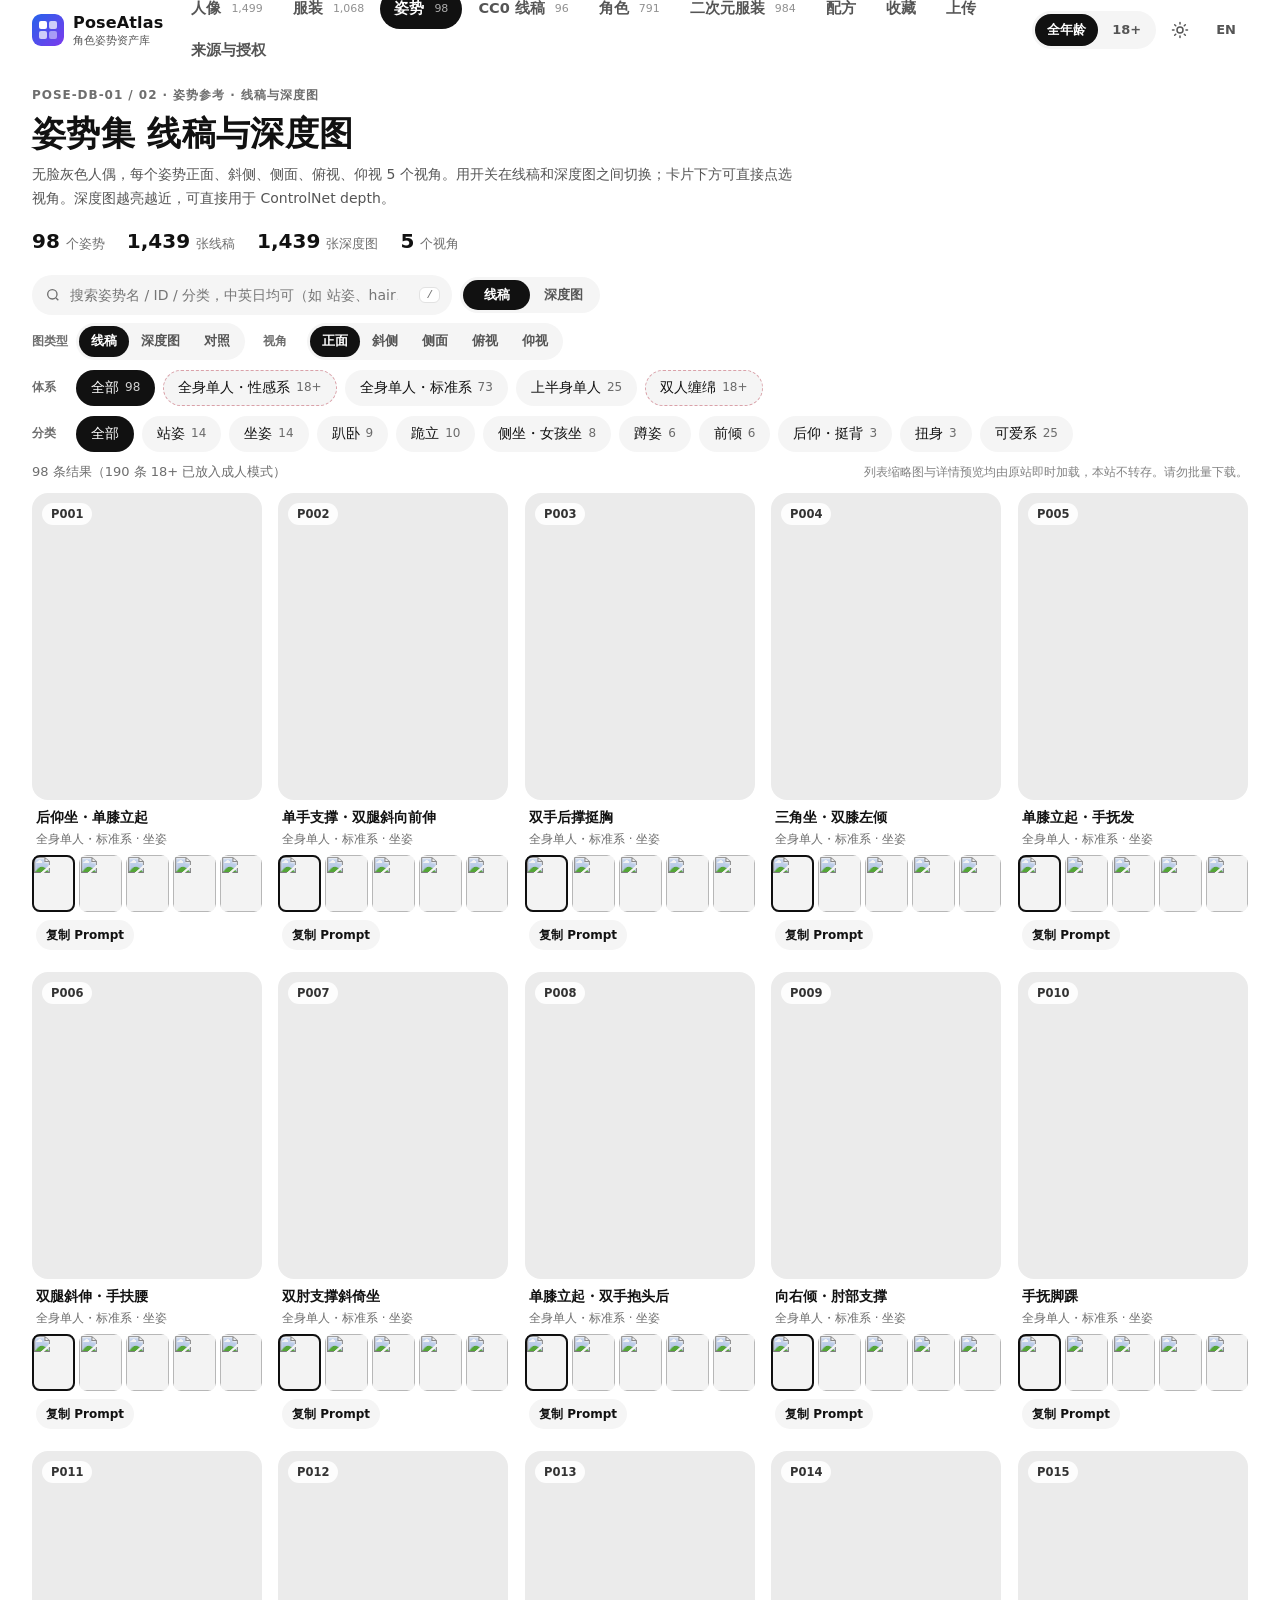
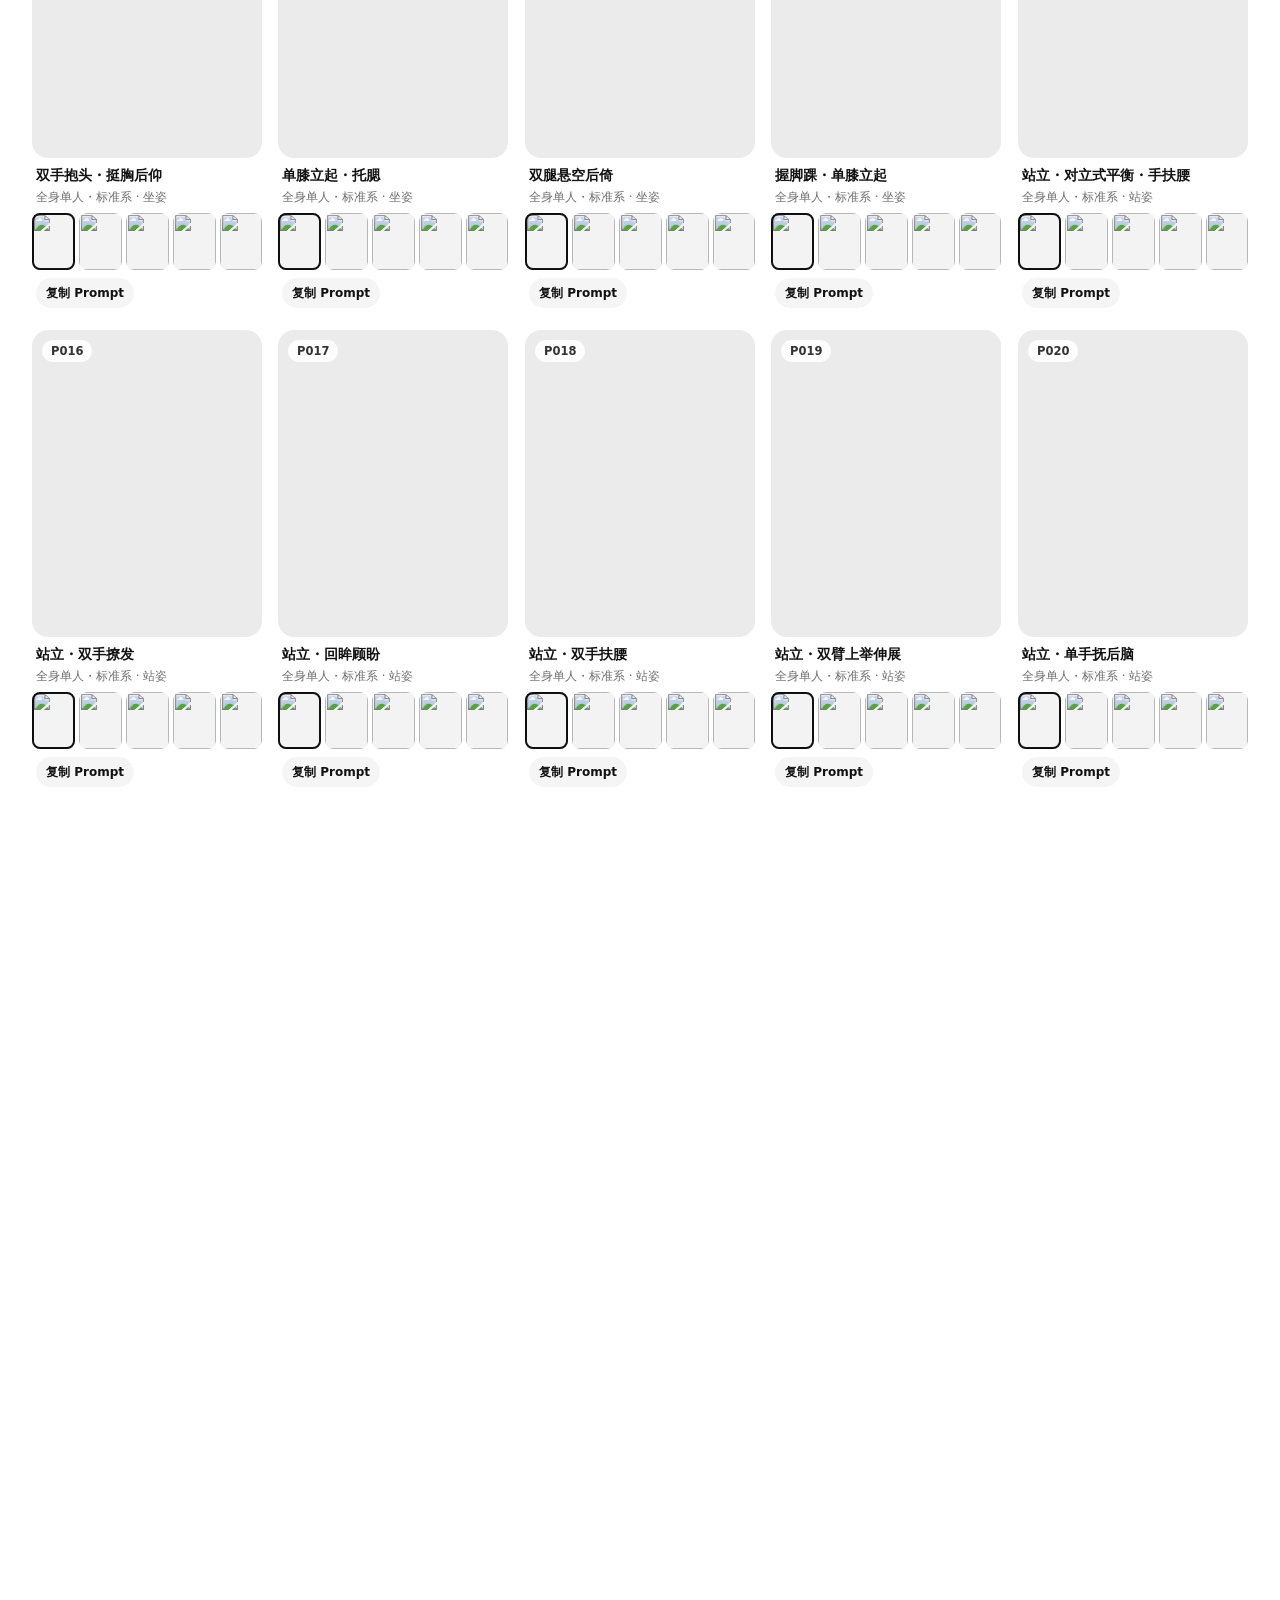
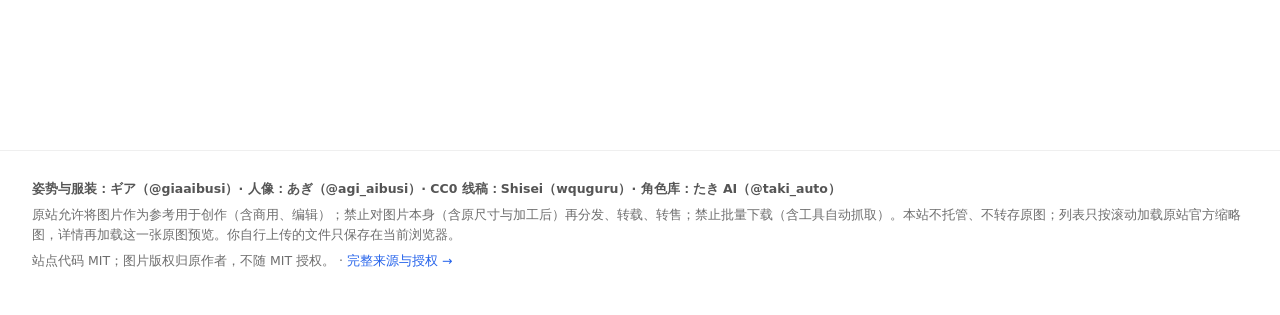
==== commit de70bd6b: "Add Shisei, character, and anime costume galleries with per-image prompts Mirror the photoai.life lo" ====
--- a/index.html
+++ b/index.html
@@ -7,7 +7,7 @@
 <meta name="description" content="288 组角色姿势（线稿 / 深度图）、2,727 套衣装、1,499 张人像的中英文生图 prompt 索引。全年龄与 18+ 两种模式可切换；列表显示原站官方缩略图，详情加载原图预览。本站不转存原图。">
 <meta name="theme-color" content="#ffffff" id="themeColor">
 <meta name="referrer" content="no-referrer-when-downgrade">
-<meta http-equiv="Content-Security-Policy" content="default-src 'self'; img-src 'self' data: blob: https://ai-pose-gallery.pages.dev https://ai-pose-depth-gallery.pages.dev https://ai-costume-gallery.pages.dev https://ai-costume-anime-gallery.pages.dev https://ai-portrait-gallery.pages.dev; style-src 'self' 'unsafe-inline'; script-src 'self'; connect-src 'none'">
+<meta http-equiv="Content-Security-Policy" content="default-src 'self'; img-src 'self' data: blob: https://ai-pose-gallery.pages.dev https://ai-pose-depth-gallery.pages.dev https://ai-costume-gallery.pages.dev https://ai-costume-anime-gallery.pages.dev https://ai-portrait-gallery.pages.dev https://shisei.indaloop.app https://charadb-2fi.pages.dev; style-src 'self' 'unsafe-inline'; script-src 'self'; connect-src 'none'">
 <link rel="icon" href="assets/favicon.svg" type="image/svg+xml">
 <link rel="stylesheet" href="assets/css/app.css">
 </head>
@@ -20,9 +20,12 @@
       <span><b>PoseAtlas</b><small data-i="brandSub">角色姿势资产库</small></span>
     </a>
     <nav class="tabs" id="tabs" aria-label="主导航">
+      <a href="#portraits" data-tab="portraits"><span data-i="tabPortraits">人像</span><em id="cnt-portraits"></em></a>
+      <a href="#costumes" data-tab="costumes"><span data-i="tabCostumes">服装</span><em id="cnt-costumes"></em></a>
       <a href="#poses" data-tab="poses"><span data-i="tabPoses">姿势</span><em id="cnt-poses"></em></a>
-      <a href="#costumes" data-tab="costumes"><span data-i="tabCostumes">衣装</span><em id="cnt-costumes"></em></a>
-      <a href="#portraits" data-tab="portraits"><span data-i="tabPortraits">人像</span><em id="cnt-portraits"></em></a>
+      <a href="#shisei" data-tab="shisei"><span data-i="tabShisei">CC0 线稿</span><em id="cnt-shisei"></em></a>
+      <a href="#characters" data-tab="characters"><span data-i="tabCharacters">角色</span><em id="cnt-characters"></em></a>
+      <a href="#anime" data-tab="anime"><span data-i="tabAnime">二次元服装</span><em id="cnt-anime"></em></a>
       <a href="#recipe" data-tab="recipe"><span data-i="tabRecipe">配方</span><em id="cnt-recipe"></em></a>
       <a href="#favs" data-tab="favs"><span data-i="tabFavs">收藏</span><em id="cnt-favs"></em></a>
       <a href="#uploads" data-tab="uploads"><span data-i="tabUploads">上传</span><em id="cnt-uploads"></em></a>
@@ -88,6 +91,8 @@
 <script src="data/poses.js"></script>
 <script src="data/costumes.js"></script>
 <script src="data/portraits.js"></script>
+<script src="data/shisei.js"></script>
+<script src="data/characters.js"></script>
 <script src="assets/js/prompts.js"></script>
 <script src="assets/js/i18n.js"></script>
 <script src="assets/js/app.js"></script>
--- a/assets/css/app.css
+++ b/assets/css/app.css
@@ -240,3 +240,20 @@
 @media (prefers-reduced-motion:reduce){*{animation:none!important;transition:none!important}}
 
 .pl-adult{display:none}
+
+/* card prompt + hair color */
+.cacts{display:flex;gap:8px;align-items:center;padding:8px 4px 0;flex-wrap:wrap}
+.cacts .btn{flex:none}
+.dots{display:flex;gap:6px;align-items:center;margin-top:8px;padding:0 4px}
+.dot{width:16px;height:16px;border-radius:50%;border:2px solid transparent;padding:0;cursor:pointer;box-shadow:inset 0 0 0 1px rgba(0,0,0,.2);flex:none}
+.dot.on{border-color:var(--sel);box-shadow:0 0 0 2px var(--bg),0 0 0 3px var(--sel)}
+.sub2{margin-top:2px;font-size:11.5px;color:var(--mu);font-family:var(--mono)}
+.colorbar{display:flex;align-items:center;gap:8px;flex-wrap:wrap}
+.colorbar label{font-size:13px;color:var(--tx2)}
+html:not([data-theme="dark"]) .vis.shi .thumb,
+html:not([data-theme="dark"]) .strip.shi img{mix-blend-mode:multiply}
+.tabs{flex-wrap:wrap}
+.tabs a em{font-style:normal;font-size:11px;opacity:.65;margin-left:4px;font-variant-numeric:tabular-nums}
+.colorbar .seg button{display:inline-flex;align-items:center;gap:6px}
+.colorbar .sw{display:inline-block;flex:none}
+.cacts{justify-content:flex-start}
